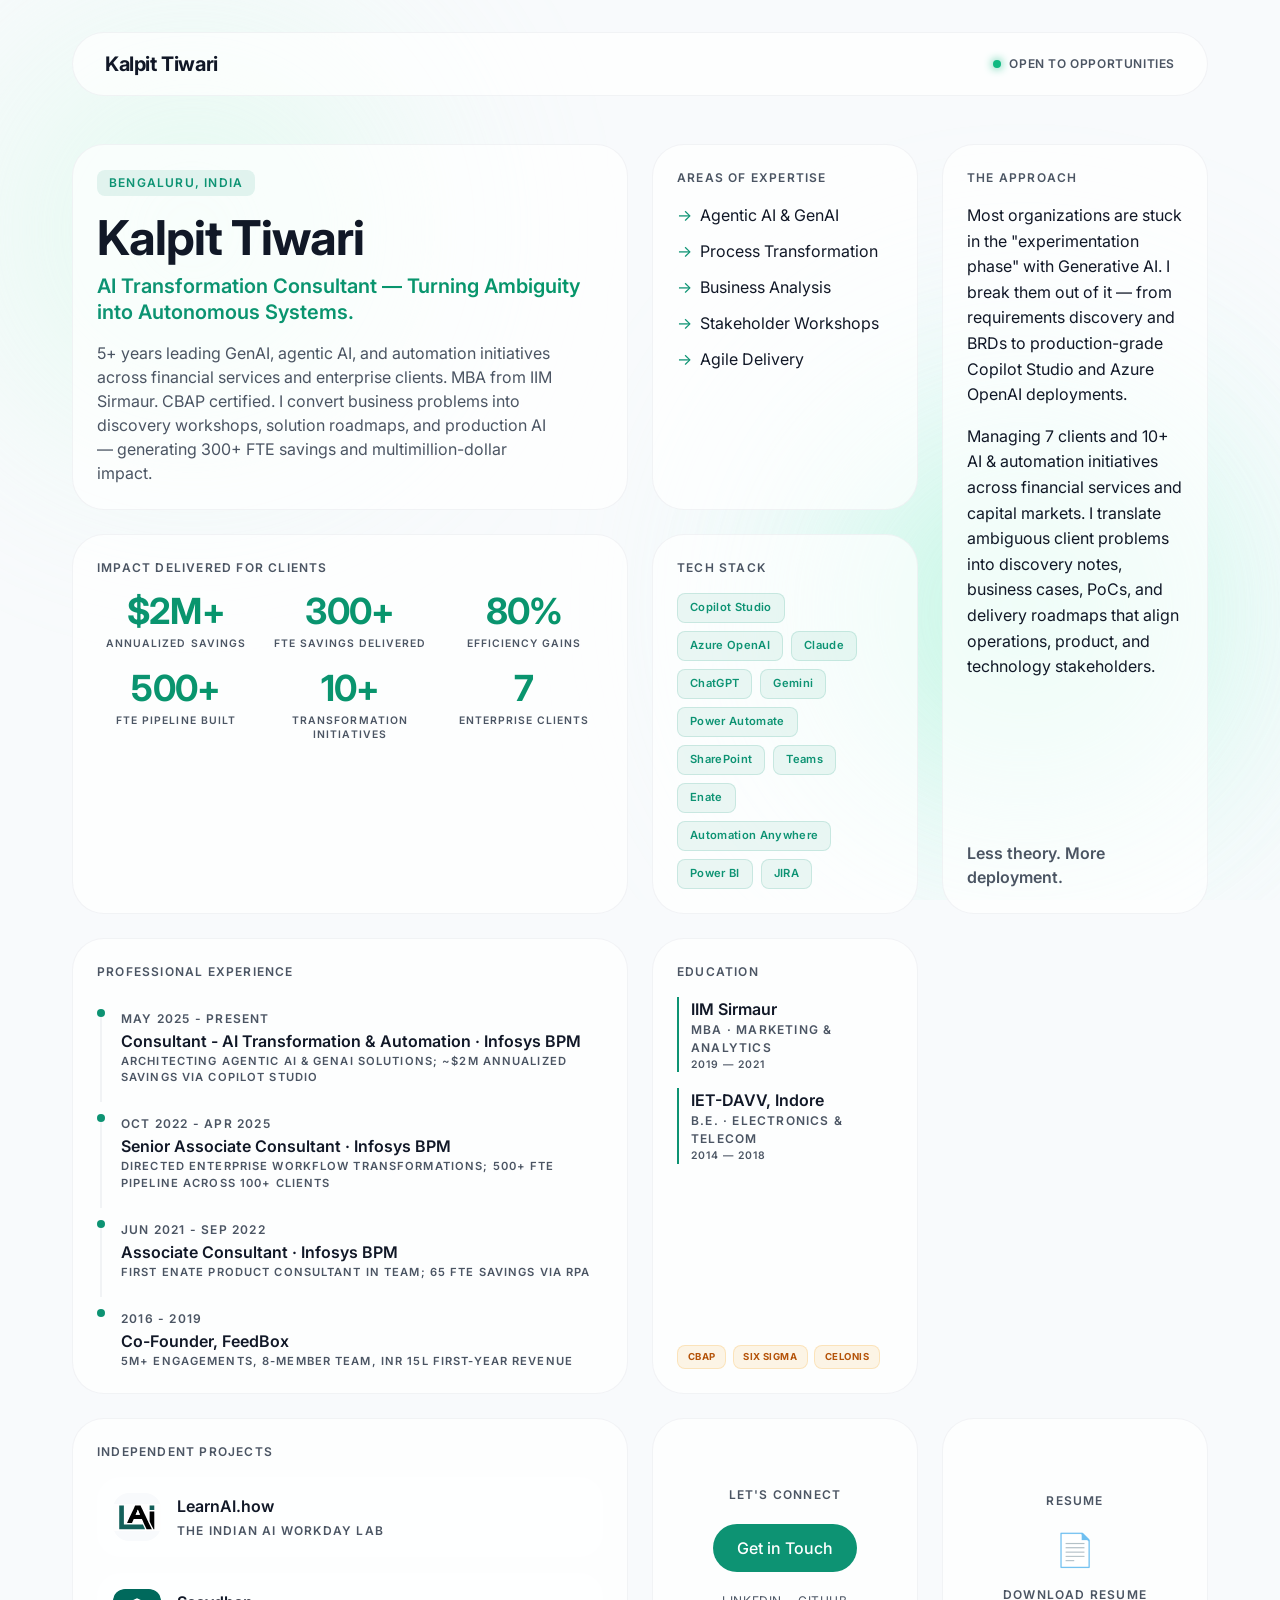
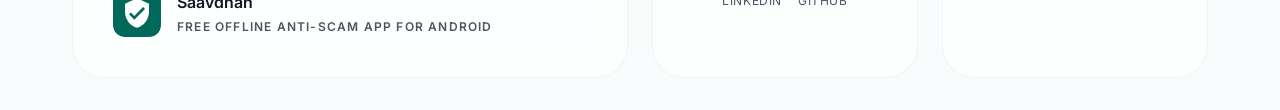
==== index.html @ 27aa5364 "Deploy static site" ====
<!DOCTYPE html>
<html lang="en">
<head>
  <meta charset="UTF-8" />
  <meta name="viewport" content="width=device-width, initial-scale=1.0" />
  <meta name="description" content="Kalpit Tiwari — AI Transformation Consultant with 5+ years leading GenAI, agentic AI, and automation initiatives across financial services. 300+ FTE savings, $2M+ annualized impact." />
  <title>Kalpit Tiwari | AI Transformation Consultant</title>
  
  <!-- Fonts -->
  <link rel="preconnect" href="https://fonts.googleapis.com">
  <link rel="preconnect" href="https://fonts.gstatic.com" crossorigin>
  <link href="https://fonts.googleapis.com/css2?family=Inter:wght@400;500;600;700&display=swap" rel="stylesheet">
  
  <!-- CSS -->
  <script type="module" crossorigin src="/assets/index-BeQY5T74.js"></script>
  <link rel="stylesheet" crossorigin href="/assets/index-CPJWgaQ4.css">
</head>
<body>

  <!-- Dynamic mesh gradient background -->
  <div class="mesh-bg">
    <div class="mesh-blob blob-1"></div>
    <div class="mesh-blob blob-2"></div>
    <div class="mesh-blob blob-3"></div>
  </div>

  <div class="app-container">
    <header class="app-header">
      <div class="logo">Kalpit Tiwari</div>
      <div class="status-indicator">
        <span class="dot"></span> Open to Opportunities
      </div>
    </header>

    <main class="bento-grid">
      
      <!-- Hero / Identity Card -->
      <div class="bento-card hero-card bento-span-2">
        <div class="card-content">
          <div class="meta-tag label-caps">Bengaluru, India</div>
          <h1 class="h1">Kalpit Tiwari</h1>
          <h2 class="h3 gradient-text mt-2">AI Transformation Consultant — Turning Ambiguity into Autonomous Systems.</h2>
          <p class="body-md text-secondary mt-4" style="max-width: 90%;">
            5+ years leading GenAI, agentic AI, and automation initiatives across financial services and enterprise clients. MBA from IIM Sirmaur. CBAP certified. I convert business problems into discovery workshops, solution roadmaps, and production AI — generating 300+ FTE savings and multimillion-dollar impact.
          </p>
        </div>
      </div>

      <!-- Areas of Expertise -->
      <div class="bento-card status-card">
        <div class="card-content">
          <h3 class="label-caps mb-4 text-secondary">Areas of Expertise</h3>
          <ul class="tech-list">
            <li>Agentic AI & GenAI</li>
            <li>Process Transformation</li>
            <li>Business Analysis</li>
            <li>Stakeholder Workshops</li>
            <li>Agile Delivery</li>
          </ul>
        </div>
      </div>

      <!-- The Approach -->
      <div class="bento-card about-card bento-row-span-2">
        <div class="card-content flex-col">
          <h3 class="label-caps mb-4 text-secondary">The Approach</h3>
          <p class="body-md" style="line-height: 1.6;">
            Most organizations are stuck in the "experimentation phase" with Generative AI. I break them out of it — from requirements discovery and BRDs to production-grade Copilot Studio and Azure OpenAI deployments.
          </p>
          <p class="body-md mt-4" style="line-height: 1.6;">
            Managing 7 clients and 10+ AI & automation initiatives across financial services and capital markets. I translate ambiguous client problems into discovery notes, business cases, PoCs, and delivery roadmaps that align operations, product, and technology stakeholders.
          </p>
          <p class="body-md mt-auto pt-4 text-secondary font-semibold">
            Less theory. More deployment.
          </p>
        </div>
      </div>

      <!-- Impact Metrics -->
      <div class="bento-card metrics-card bento-span-2">
        <div class="card-content">
          <h3 class="label-caps mb-4 text-secondary">Impact Delivered for Clients</h3>
          <div class="metrics-grid">
            <div class="metric-item">
              <span class="metric-value gradient-text" data-target="2" data-prefix="$" data-suffix="M+">$0</span>
              <span class="metric-label label-caps text-secondary">Annualized Savings</span>
            </div>
            <div class="metric-item">
              <span class="metric-value gradient-text" data-target="300" data-suffix="+">0</span>
              <span class="metric-label label-caps text-secondary">FTE Savings Delivered</span>
            </div>
            <div class="metric-item">
              <span class="metric-value gradient-text" data-target="80" data-suffix="%">0</span>
              <span class="metric-label label-caps text-secondary">Efficiency Gains</span>
            </div>
            <div class="metric-item">
              <span class="metric-value gradient-text" data-target="500" data-suffix="+">0</span>
              <span class="metric-label label-caps text-secondary">FTE Pipeline Built</span>
            </div>
            <div class="metric-item">
              <span class="metric-value gradient-text" data-target="10" data-suffix="+">0</span>
              <span class="metric-label label-caps text-secondary">Transformation Initiatives</span>
            </div>
            <div class="metric-item">
              <span class="metric-value gradient-text" data-target="7" data-suffix="">0</span>
              <span class="metric-label label-caps text-secondary">Enterprise Clients</span>
            </div>
          </div>
        </div>
      </div>

      <!-- Tech Stack -->
      <div class="bento-card stack-card">
        <div class="card-content">
          <h3 class="label-caps mb-4 text-secondary">Tech Stack</h3>
          <div class="tech-pills">
            <span class="tech-pill">Copilot Studio</span>
            <span class="tech-pill">Azure OpenAI</span>
            <span class="tech-pill">Claude</span>
            <span class="tech-pill">ChatGPT</span>
            <span class="tech-pill">Gemini</span>
            <span class="tech-pill">Power Automate</span>
            <span class="tech-pill">SharePoint</span>
            <span class="tech-pill">Teams</span>
            <span class="tech-pill">Enate</span>
            <span class="tech-pill">Automation Anywhere</span>
            <span class="tech-pill">Power BI</span>
            <span class="tech-pill">JIRA</span>
          </div>
        </div>
      </div>

      <!-- Professional Experience -->
      <div class="bento-card experience-card bento-span-2">
        <div class="card-content">
          <h3 class="label-caps mb-6 text-secondary">Professional Experience</h3>
          <div class="timeline-simple">
            <div class="timeline-item">
              <span class="label-caps text-secondary">May 2025 - Present</span>
              <p class="body-md font-semibold mt-1">Consultant - AI Transformation & Automation · Infosys BPM</p>
              <p class="label-caps text-secondary mt-1" style="font-size: 0.7rem;">Architecting agentic AI & GenAI solutions; ~$2M annualized savings via Copilot Studio</p>
            </div>
            <div class="timeline-item">
              <span class="label-caps text-secondary">Oct 2022 - Apr 2025</span>
              <p class="body-md font-semibold mt-1">Senior Associate Consultant · Infosys BPM</p>
              <p class="label-caps text-secondary mt-1" style="font-size: 0.7rem;">Directed enterprise workflow transformations; 500+ FTE pipeline across 100+ clients</p>
            </div>
            <div class="timeline-item">
              <span class="label-caps text-secondary">Jun 2021 - Sep 2022</span>
              <p class="body-md font-semibold mt-1">Associate Consultant · Infosys BPM</p>
              <p class="label-caps text-secondary mt-1" style="font-size: 0.7rem;">First Enate Product Consultant in team; 65 FTE savings via RPA</p>
            </div>
            <div class="timeline-item">
              <span class="label-caps text-secondary">2016 - 2019</span>
              <p class="body-md font-semibold mt-1">Co-Founder, FeedBox</p>
              <p class="label-caps text-secondary mt-1" style="font-size: 0.7rem;">5M+ engagements, 8-member team, INR 15L first-year revenue</p>
            </div>
          </div>
        </div>
      </div>

      <!-- Education & Credentials -->
      <div class="bento-card education-card">
        <div class="card-content flex-col">
          <h3 class="label-caps mb-4 text-secondary">Education</h3>
          <div class="edu-item">
            <p class="body-md font-semibold">IIM Sirmaur</p>
            <p class="label-caps text-secondary mt-1">MBA · Marketing & Analytics</p>
            <p class="label-caps text-secondary" style="font-size: 0.65rem;">2019 — 2021</p>
          </div>
          <div class="edu-item mt-4">
            <p class="body-md font-semibold">IET-DAVV, Indore</p>
            <p class="label-caps text-secondary mt-1">B.E. · Electronics & Telecom</p>
            <p class="label-caps text-secondary" style="font-size: 0.65rem;">2014 — 2018</p>
          </div>
          <div class="edu-credentials mt-auto pt-4">
            <span class="credential-badge">CBAP</span>
            <span class="credential-badge">Six Sigma</span>
            <span class="credential-badge">Celonis</span>
          </div>
        </div>
      </div>

      <!-- Independent Projects -->
      <div class="bento-card work-card bento-span-2">
        <div class="card-content">
          <h3 class="label-caps mb-4 text-secondary">Independent Projects</h3>
          <div class="work-grid">
            <a href="https://learnai.how" target="_blank" class="work-item">
              <div class="work-icon">
                <img src="/icons/learnai-favicon.svg" alt="LearnAI.how" class="project-logo" />
              </div>
              <div class="work-details">
                <h4>LearnAI.how</h4>
                <p class="label-caps text-secondary">The Indian AI Workday Lab</p>
              </div>
            </a>
            <a href="https://kalpit.me/saavdhan" target="_blank" class="work-item">
              <div class="work-icon">
                <img src="/icons/saavdhan-icon.svg" alt="Saavdhan" class="project-logo" />
              </div>
              <div class="work-details">
                <h4>Saavdhan</h4>
                <p class="label-caps text-secondary">Free offline anti-scam app for Android</p>
              </div>
            </a>
          </div>
        </div>
      </div>

      <!-- Let's Connect -->
      <div class="bento-card connect-card">
        <div class="card-content flex-col justify-center items-center text-center">
          <h3 class="label-caps mb-2 text-secondary">Let's Connect</h3>
          <a href="mailto:tiwari.kalpit@gmail.com" class="btn-primary mt-3">Get in Touch</a>
          <div class="social-links mt-5">
            <a href="https://linkedin.com/in/kalpitt" target="_blank">LinkedIn</a>
            <a href="https://github.com/kalpitt" target="_blank">GitHub</a>
          </div>
        </div>
      </div>

      <!-- Resume -->
      <div class="bento-card resume-card">
        <div class="card-content flex-col justify-center items-center text-center">
          <h3 class="label-caps mb-2 text-secondary">Resume</h3>
          <a href="/KalpitTiwari_Resume_AI_Transformation.pdf" target="_blank" class="download-link mt-2" title="Download Resume">
            📄
          </a>
          <p class="label-caps text-secondary mt-3">Download Resume</p>
        </div>
      </div>

    </main>
  </div>

  <!-- Scripts -->
</body>
</html>
---- assets/index-CPJWgaQ4.css ----
:root{--color-primary:#111827;--color-secondary:#4b5563;--color-tertiary:#0d9373;--color-background:#f8fafc;--color-surface:#ffffffb3;--color-surface-hover:#fffffff2;--color-border:#e5e7eb80;--font-h1:"Inter";--font-h2:"Inter";--font-h3:"Inter";--font-body-md:"Inter";--font-label-caps:"Inter";--text-h1:3rem;--text-h2:2rem;--text-h3:1.25rem;--text-body-md:1rem;--text-label-caps:.75rem;--radius-sm:8px;--radius-md:16px;--radius-lg:24px;--radius-xl:32px;--spacing-sm:8px;--spacing-md:16px;--spacing-lg:24px;--spacing-xl:32px;--spacing-xxl:64px}*{box-sizing:border-box;margin:0;padding:0}body{font-family:var(--font-body-md,"Inter", sans-serif);background-color:var(--color-background);color:var(--color-primary);min-height:100vh;line-height:1.5;position:relative;overflow-x:hidden}.h1{font-family:var(--font-h1);font-size:var(--text-h1);letter-spacing:-.02em;font-weight:700;line-height:1.1}.h2{font-family:var(--font-h2);font-size:var(--text-h2);letter-spacing:-.01em;font-weight:600;line-height:1.2}.h3{font-family:var(--font-h3);font-size:var(--text-h3);font-weight:600;line-height:1.3}.body-md{font-family:var(--font-body-md);font-size:var(--text-body-md);font-weight:400}.label-caps{font-family:var(--font-label-caps);font-size:var(--text-label-caps);text-transform:uppercase;letter-spacing:.1em;font-weight:600}.text-secondary{color:var(--color-secondary)}.font-semibold{font-weight:600}.mb-2{margin-bottom:.5rem}.mb-4{margin-bottom:1rem}.mt-2{margin-top:.5rem}.mt-4{margin-top:1rem}.mt-auto{margin-top:auto}.pt-4{padding-top:1rem}.flex-col{flex-direction:column;height:100%;display:flex}.justify-center{justify-content:center}.items-center{align-items:center}.text-center{text-align:center}.mesh-bg{z-index:-1;background-color:var(--color-background);width:100%;height:100%;position:fixed;top:0;left:0;overflow:hidden}.mesh-blob{filter:blur(80px);opacity:.6;animation:20s ease-in-out infinite alternate float;position:absolute}.blob-1{background:radial-gradient(circle,#d1fae5 0%,#0000 70%);width:50vw;height:50vw;top:-10%;left:-10%}.blob-2{background:radial-gradient(circle,#ccfbf1 0%,#0000 70%);width:60vw;height:60vw;animation-delay:-5s;bottom:-10%;right:-10%}.blob-3{background:radial-gradient(circle,#a7f3d0 0%,#0000 70%);width:40vw;height:40vw;animation-delay:-10s;top:40%;left:60%}@keyframes float{0%{transform:translate(0)scale(1)}50%{transform:translate(5%,5%)scale(1.1)}to{transform:translate(-5%,-5%)scale(.95)}}.gradient-text{background:linear-gradient(135deg, var(--color-tertiary), #059669);-webkit-text-fill-color:transparent;-webkit-background-clip:text;background-clip:text}.app-container{max-width:1200px;margin:0 auto;padding:2rem}.app-header{background:var(--color-surface);-webkit-backdrop-filter:blur(20px);border:1px solid var(--color-border);border-radius:var(--radius-xl);justify-content:space-between;align-items:center;margin-bottom:3rem;padding:1rem 2rem;display:flex}.logo{font-family:var(--font-h3);letter-spacing:-.02em;font-size:1.25rem;font-weight:700}.status-indicator{font-family:var(--font-label-caps);font-size:var(--text-label-caps);text-transform:uppercase;letter-spacing:.05em;color:var(--color-secondary);align-items:center;gap:.5rem;font-weight:600;display:flex}.dot{background-color:#10b981;border-radius:50%;width:8px;height:8px;animation:2s infinite pulse;box-shadow:0 0 10px #10b981}@keyframes pulse{0%{opacity:.5;box-shadow:0 0 #10b981}50%{opacity:1;box-shadow:0 0 10px #10b981}to{opacity:.5;box-shadow:0 0 #10b981}}.bento-grid{grid-template-columns:repeat(4,1fr);grid-auto-rows:minmax(200px,auto);gap:1.5rem;display:grid}.bento-span-2{grid-column:span 2}.bento-row-span-2{grid-row:span 2}@media (width<=1024px){.bento-grid{grid-template-columns:repeat(2,1fr)}.about-card{grid-area:span 1/span 2}}@media (width<=640px){.bento-grid{grid-template-columns:1fr}.bento-span-2,.about-card{grid-column:span 1}.app-container{padding:1rem}}.bento-card{background:var(--color-surface);-webkit-backdrop-filter:blur(20px);border:1px solid var(--color-border);border-radius:var(--radius-xl);padding:var(--spacing-lg);flex-direction:column;transition:transform .3s cubic-bezier(.175,.885,.32,1.275),background .3s,box-shadow .3s;display:flex;position:relative;overflow:hidden}.bento-card:hover{background:var(--color-surface-hover);border-color:#0d937333;transform:translateY(-5px);box-shadow:0 20px 40px #0000000d}.card-content{z-index:1;height:100%;position:relative}.hero-card{justify-content:center}.hero-card .meta-tag{color:var(--color-tertiary);border-radius:var(--radius-sm);background:#0d93731a;margin-bottom:1rem;padding:.25rem .75rem;display:inline-block}.tech-list{flex-direction:column;gap:.75rem;list-style:none;display:flex}.tech-list li{font-family:var(--font-body-md);font-size:var(--text-body-md);align-items:center;gap:.5rem;display:flex}.tech-list li:before{content:"→";color:var(--color-tertiary)}.timeline-simple{flex-direction:column;gap:1.5rem;display:flex}.timeline-item{padding-left:1.5rem;position:relative}.timeline-item:before{content:"";background:var(--color-tertiary);border-radius:50%;width:8px;height:8px;position:absolute;top:.25rem;left:0}.timeline-item:not(:last-child):after{content:"";background:var(--color-border);width:2px;position:absolute;top:.75rem;bottom:-1rem;left:3px}.work-grid{flex-direction:column;gap:1rem;display:flex}.work-item{border-radius:var(--radius-lg);color:inherit;background:#ffffff80;align-items:center;gap:1rem;padding:1rem;text-decoration:none;transition:background .2s;display:flex}.work-item:hover{background:#ffffffe6}.work-icon{background:var(--color-background);border-radius:var(--radius-md);justify-content:center;align-items:center;width:3rem;height:3rem;font-size:1.5rem;display:flex}.work-details h4{font-family:var(--font-body-md);margin-bottom:.25rem;font-weight:600}.btn-primary{background:var(--color-tertiary);color:#fff;border-radius:var(--radius-lg);font-family:var(--font-body-md);padding:.75rem 1.5rem;font-weight:500;text-decoration:none;transition:transform .2s,box-shadow .2s;display:inline-block}.btn-primary:hover{transform:translateY(-2px);box-shadow:0 10px 20px #0d93734d}.social-links{gap:1rem;display:flex}.social-links a{color:var(--color-secondary);font-family:var(--font-label-caps);font-size:var(--text-label-caps);text-transform:uppercase;letter-spacing:.05em;text-decoration:none;transition:color .2s}.social-links a:hover{color:var(--color-tertiary)}.download-link{color:var(--color-primary);font-size:2rem;text-decoration:none;transition:transform .2s}.resume-card:hover .download-link{color:var(--color-tertiary);transform:scale(1.1)}.metrics-grid{text-align:center;grid-template-columns:repeat(3,1fr);gap:1.25rem 1rem;display:grid}.metric-item{flex-direction:column;gap:.5rem;display:flex}.metric-value{font-family:var(--font-h1);letter-spacing:-.02em;font-size:2.25rem;font-weight:700;line-height:1}.metric-label{font-size:.65rem;line-height:1.3}@media (width<=640px){.metrics-grid{grid-template-columns:repeat(3,1fr);gap:1rem .5rem}.metric-value{font-size:1.5rem}}.tech-pills{flex-wrap:wrap;gap:.5rem;display:flex}.tech-pill{color:var(--color-tertiary);border-radius:var(--radius-sm);font-family:var(--font-label-caps);letter-spacing:.03em;background:#0d937314;border:1px solid #0d937326;padding:.35rem .75rem;font-size:.7rem;font-weight:600;transition:background .2s,transform .2s;display:inline-block}.tech-pill:hover{background:#0d937326;transform:translateY(-1px)}.mb-6{margin-bottom:1.5rem}.mt-3{margin-top:.75rem}.mt-5{margin-top:1.25rem}.edu-item{border-left:2px solid var(--color-tertiary);padding-left:.75rem}.edu-credentials{flex-wrap:wrap;gap:.4rem;display:flex}.credential-badge{color:#b45309;border-radius:var(--radius-sm);font-family:var(--font-label-caps);letter-spacing:.05em;text-transform:uppercase;background:#f59e0b1a;border:1px solid #f59e0b33;padding:.25rem .6rem;font-size:.6rem;font-weight:700;display:inline-block}.project-logo{object-fit:contain;border-radius:calc(var(--radius-md) - 4px);width:100%;height:100%}@keyframes slideUpFade{0%{opacity:0;transform:translateY(20px)}to{opacity:1;transform:translateY(0)}}.bento-card{animation:.6s cubic-bezier(.16,1,.3,1) both slideUpFade}.bento-card:first-child{animation-delay:.1s}.bento-card:nth-child(2){animation-delay:.15s}.bento-card:nth-child(3){animation-delay:.2s}.bento-card:nth-child(4){animation-delay:.25s}.bento-card:nth-child(5){animation-delay:.3s}.bento-card:nth-child(6){animation-delay:.35s}.bento-card:nth-child(7){animation-delay:.4s}.bento-card:nth-child(8){animation-delay:.45s}.bento-card:nth-child(9){animation-delay:.5s}.bento-card:nth-child(10){animation-delay:.55s}.bento-card:nth-child(11){animation-delay:.6s}
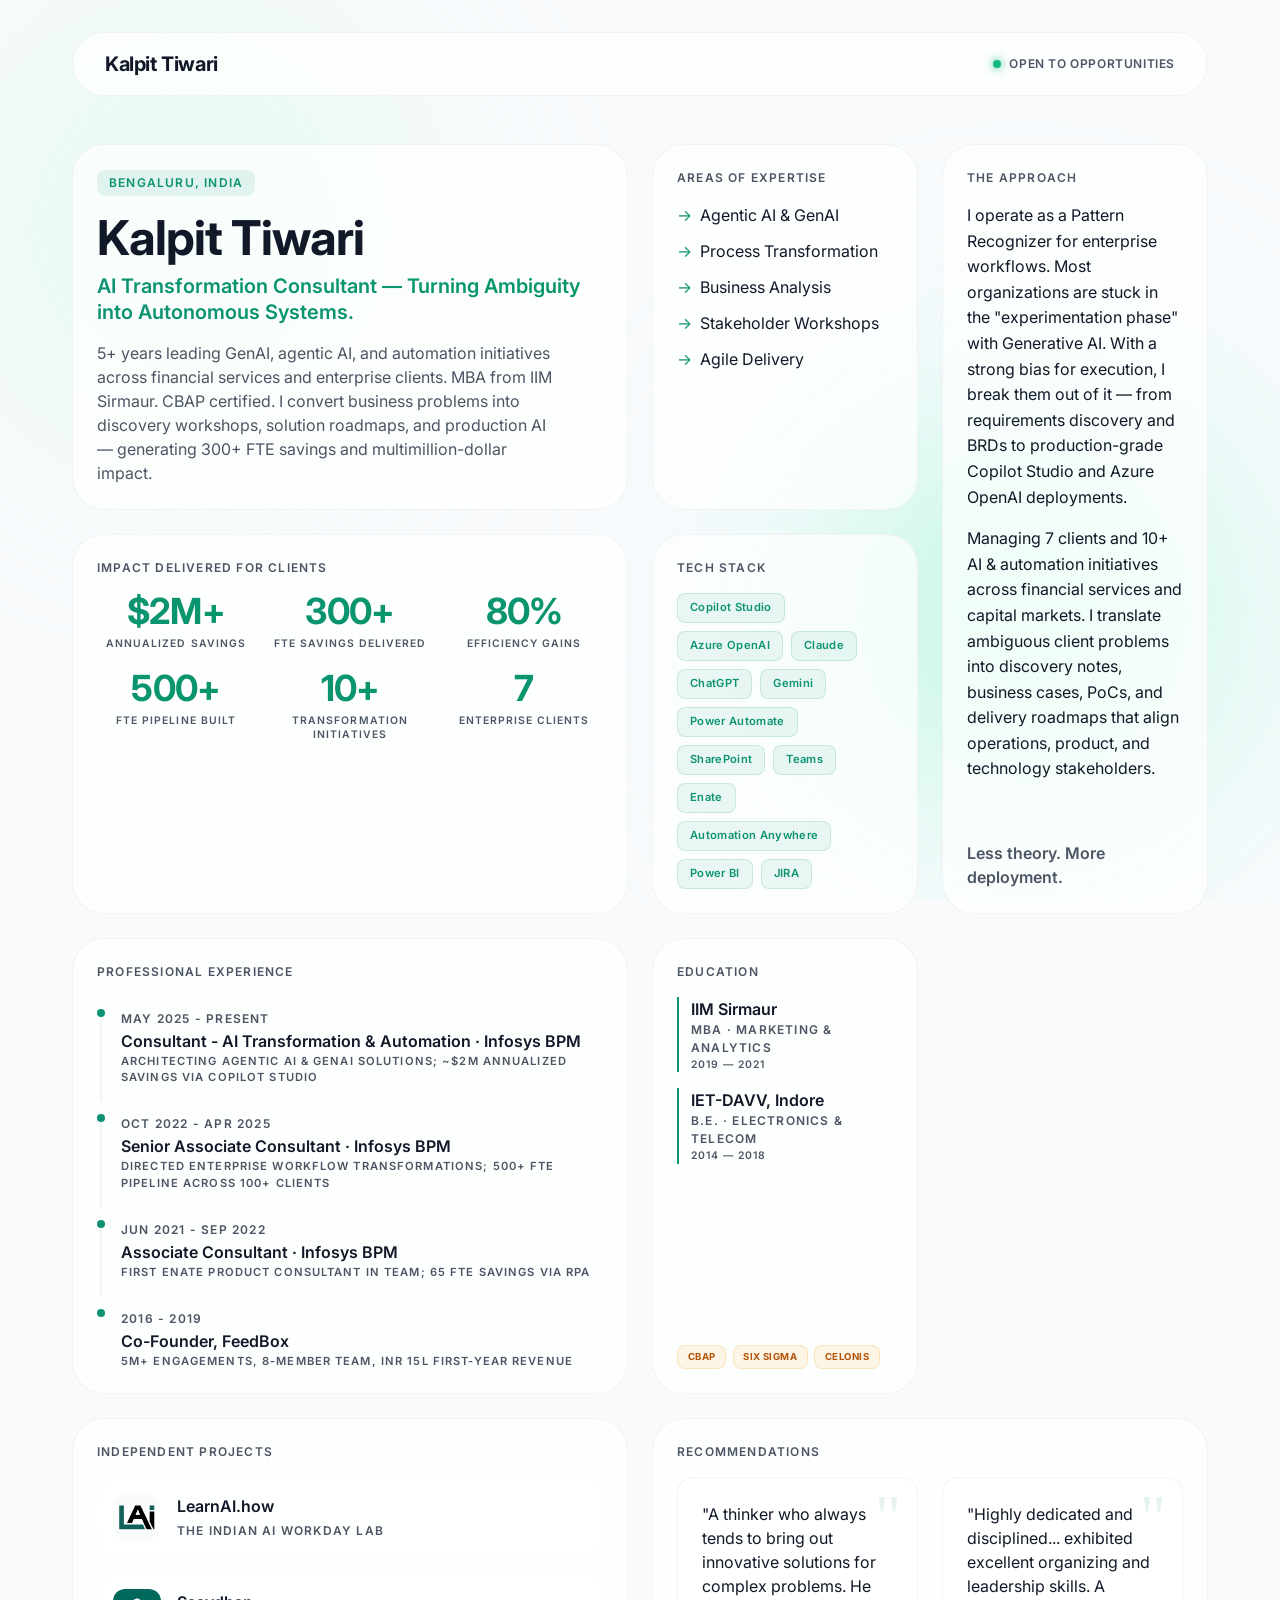
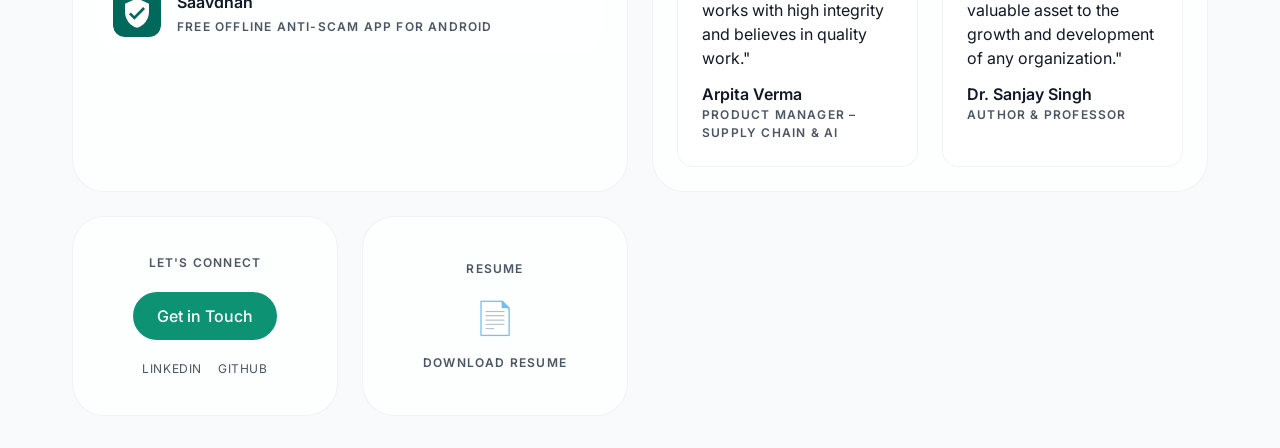
==== commit 055a374b: "Deploy static site" ====
--- a/index.html
+++ b/index.html
@@ -6,14 +6,20 @@
   <meta name="description" content="Kalpit Tiwari — AI Transformation Consultant with 5+ years leading GenAI, agentic AI, and automation initiatives across financial services. 300+ FTE savings, $2M+ annualized impact." />
   <title>Kalpit Tiwari | AI Transformation Consultant</title>
   
+  <!-- Open Graph / Social SEO -->
+  <meta property="og:title" content="Kalpit Tiwari | AI Transformation Consultant" />
+  <meta property="og:description" content="Outcome-driven professional with a bias for execution. Architecting agentic AI and GenAI solutions." />
+  <meta property="og:image" content="https://kalpitt.github.io/social-preview.png" />
+  <meta name="twitter:card" content="summary_large_image" />
+  
   <!-- Fonts -->
   <link rel="preconnect" href="https://fonts.googleapis.com">
   <link rel="preconnect" href="https://fonts.gstatic.com" crossorigin>
   <link href="https://fonts.googleapis.com/css2?family=Inter:wght@400;500;600;700&display=swap" rel="stylesheet">
   
   <!-- CSS -->
-  <script type="module" crossorigin src="/assets/index-BeQY5T74.js"></script>
-  <link rel="stylesheet" crossorigin href="/assets/index-CPJWgaQ4.css">
+  <script type="module" crossorigin src="/assets/index-c-_sGY7f.js"></script>
+  <link rel="stylesheet" crossorigin href="/assets/index-BujkLuCn.css">
 </head>
 <body>
 
@@ -65,7 +71,7 @@
         <div class="card-content flex-col">
           <h3 class="label-caps mb-4 text-secondary">The Approach</h3>
           <p class="body-md" style="line-height: 1.6;">
-            Most organizations are stuck in the "experimentation phase" with Generative AI. I break them out of it — from requirements discovery and BRDs to production-grade Copilot Studio and Azure OpenAI deployments.
+            I operate as a Pattern Recognizer for enterprise workflows. Most organizations are stuck in the "experimentation phase" with Generative AI. With a strong bias for execution, I break them out of it — from requirements discovery and BRDs to production-grade Copilot Studio and Azure OpenAI deployments.
           </p>
           <p class="body-md mt-4" style="line-height: 1.6;">
             Managing 7 clients and 10+ AI & automation initiatives across financial services and capital markets. I translate ambiguous client problems into discovery notes, business cases, PoCs, and delivery roadmaps that align operations, product, and technology stakeholders.
@@ -207,6 +213,28 @@
           </div>
         </div>
       </div>
+      <!-- Social Proof / Testimonials -->
+      <div class="bento-card testimonials-card bento-span-2">
+        <div class="card-content">
+          <h3 class="label-caps mb-4 text-secondary">Recommendations</h3>
+          <div class="testimonials-grid">
+            <div class="testimonial-item">
+              <p class="body-md italic" style="line-height: 1.5;">"A thinker who always tends to bring out innovative solutions for complex problems. He works with high integrity and believes in quality work."</p>
+              <div class="testimonial-author mt-3">
+                <p class="font-semibold body-md">Arpita Verma</p>
+                <p class="label-caps text-secondary mt-1">Product Manager – Supply Chain & AI</p>
+              </div>
+            </div>
+            <div class="testimonial-item">
+              <p class="body-md italic" style="line-height: 1.5;">"Highly dedicated and disciplined... exhibited excellent organizing and leadership skills. A valuable asset to the growth and development of any organization."</p>
+              <div class="testimonial-author mt-3">
+                <p class="font-semibold body-md">Dr. Sanjay Singh</p>
+                <p class="label-caps text-secondary mt-1">Author & Professor</p>
+              </div>
+            </div>
+          </div>
+        </div>
+      </div>
 
       <!-- Let's Connect -->
       <div class="bento-card connect-card">
--- a/assets/index-BujkLuCn.css
+++ b/assets/index-BujkLuCn.css
@@ -0,0 +1 @@
+:root{--color-primary:#111827;--color-secondary:#4b5563;--color-tertiary:#0d9373;--color-background:#f8fafc;--color-surface:#ffffffb3;--color-surface-hover:#fffffff2;--color-border:#e5e7eb80;--font-h1:"Inter";--font-h2:"Inter";--font-h3:"Inter";--font-body-md:"Inter";--font-label-caps:"Inter";--text-h1:3rem;--text-h2:2rem;--text-h3:1.25rem;--text-body-md:1rem;--text-label-caps:.75rem;--radius-sm:8px;--radius-md:16px;--radius-lg:24px;--radius-xl:32px;--spacing-sm:8px;--spacing-md:16px;--spacing-lg:24px;--spacing-xl:32px;--spacing-xxl:64px}*{box-sizing:border-box;margin:0;padding:0}body{font-family:var(--font-body-md,"Inter", sans-serif);background-color:var(--color-background);color:var(--color-primary);min-height:100vh;line-height:1.5;position:relative;overflow-x:hidden}.h1{font-family:var(--font-h1);font-size:var(--text-h1);letter-spacing:-.02em;font-weight:700;line-height:1.1}.h2{font-family:var(--font-h2);font-size:var(--text-h2);letter-spacing:-.01em;font-weight:600;line-height:1.2}.h3{font-family:var(--font-h3);font-size:var(--text-h3);font-weight:600;line-height:1.3}.body-md{font-family:var(--font-body-md);font-size:var(--text-body-md);font-weight:400}.label-caps{font-family:var(--font-label-caps);font-size:var(--text-label-caps);text-transform:uppercase;letter-spacing:.1em;font-weight:600}.text-secondary{color:var(--color-secondary)}.font-semibold{font-weight:600}.mb-2{margin-bottom:.5rem}.mb-4{margin-bottom:1rem}.mt-2{margin-top:.5rem}.mt-4{margin-top:1rem}.mt-auto{margin-top:auto}.pt-4{padding-top:1rem}.flex-col{flex-direction:column;height:100%;display:flex}.justify-center{justify-content:center}.items-center{align-items:center}.text-center{text-align:center}.mesh-bg{z-index:-1;background-color:var(--color-background);width:100%;height:100%;position:fixed;top:0;left:0;overflow:hidden}.mesh-blob{filter:blur(80px);opacity:.6;animation:20s ease-in-out infinite alternate float;position:absolute}.blob-1{background:radial-gradient(circle,#d1fae5 0%,#0000 70%);width:50vw;height:50vw;top:-10%;left:-10%}.blob-2{background:radial-gradient(circle,#ccfbf1 0%,#0000 70%);width:60vw;height:60vw;animation-delay:-5s;bottom:-10%;right:-10%}.blob-3{background:radial-gradient(circle,#a7f3d0 0%,#0000 70%);width:40vw;height:40vw;animation-delay:-10s;top:40%;left:60%}@keyframes float{0%{transform:translate(0)scale(1)}50%{transform:translate(5%,5%)scale(1.1)}to{transform:translate(-5%,-5%)scale(.95)}}.gradient-text{background:linear-gradient(135deg, var(--color-tertiary), #059669);-webkit-text-fill-color:transparent;-webkit-background-clip:text;background-clip:text}.app-container{max-width:1200px;margin:0 auto;padding:2rem}.app-header{background:var(--color-surface);-webkit-backdrop-filter:blur(20px);border:1px solid var(--color-border);border-radius:var(--radius-xl);justify-content:space-between;align-items:center;margin-bottom:3rem;padding:1rem 2rem;display:flex}.logo{font-family:var(--font-h3);letter-spacing:-.02em;font-size:1.25rem;font-weight:700}.status-indicator{font-family:var(--font-label-caps);font-size:var(--text-label-caps);text-transform:uppercase;letter-spacing:.05em;color:var(--color-secondary);align-items:center;gap:.5rem;font-weight:600;display:flex}.dot{background-color:#10b981;border-radius:50%;width:8px;height:8px;animation:2s infinite pulse;box-shadow:0 0 10px #10b981}@keyframes pulse{0%{opacity:.5;box-shadow:0 0 #10b981}50%{opacity:1;box-shadow:0 0 10px #10b981}to{opacity:.5;box-shadow:0 0 #10b981}}.bento-grid{grid-template-columns:repeat(4,1fr);grid-auto-rows:minmax(200px,auto);gap:1.5rem;display:grid}.bento-span-2{grid-column:span 2}.bento-row-span-2{grid-row:span 2}@media (width<=1024px){.bento-grid{grid-template-columns:repeat(2,1fr)}.about-card{grid-area:span 1/span 2}}@media (width<=640px){.bento-grid{grid-template-columns:1fr}.bento-span-2,.about-card{grid-column:span 1}.app-container{padding:1rem}}.bento-card{background:var(--color-surface);-webkit-backdrop-filter:blur(20px);border:1px solid var(--color-border);border-radius:var(--radius-xl);padding:var(--spacing-lg);flex-direction:column;transition:transform .3s cubic-bezier(.175,.885,.32,1.275),background .3s,box-shadow .3s;display:flex;position:relative;overflow:hidden}.bento-card:hover{background:var(--color-surface-hover);border-color:#0d937333;transform:translateY(-5px);box-shadow:0 20px 40px #0000000d}.card-content{z-index:1;height:100%;position:relative}.hero-card{justify-content:center}.hero-card .meta-tag{color:var(--color-tertiary);border-radius:var(--radius-sm);background:#0d93731a;margin-bottom:1rem;padding:.25rem .75rem;display:inline-block}.tech-list{flex-direction:column;gap:.75rem;list-style:none;display:flex}.tech-list li{font-family:var(--font-body-md);font-size:var(--text-body-md);align-items:center;gap:.5rem;display:flex}.tech-list li:before{content:"→";color:var(--color-tertiary)}.timeline-simple{flex-direction:column;gap:1.5rem;display:flex}.timeline-item{padding-left:1.5rem;position:relative}.timeline-item:before{content:"";background:var(--color-tertiary);border-radius:50%;width:8px;height:8px;position:absolute;top:.25rem;left:0}.timeline-item:not(:last-child):after{content:"";background:var(--color-border);width:2px;position:absolute;top:.75rem;bottom:-1rem;left:3px}.work-grid{flex-direction:column;gap:1rem;display:flex}.work-item{border-radius:var(--radius-lg);color:inherit;background:#ffffff80;align-items:center;gap:1rem;padding:1rem;text-decoration:none;transition:background .2s;display:flex}.work-item:hover{background:#ffffffe6}.work-icon{background:var(--color-background);border-radius:var(--radius-md);justify-content:center;align-items:center;width:3rem;height:3rem;font-size:1.5rem;display:flex}.work-details h4{font-family:var(--font-body-md);margin-bottom:.25rem;font-weight:600}.btn-primary{background:var(--color-tertiary);color:#fff;border-radius:var(--radius-lg);font-family:var(--font-body-md);padding:.75rem 1.5rem;font-weight:500;text-decoration:none;transition:transform .2s,box-shadow .2s;display:inline-block}.btn-primary:hover{transform:translateY(-2px);box-shadow:0 10px 20px #0d93734d}.social-links{gap:1rem;display:flex}.social-links a{color:var(--color-secondary);font-family:var(--font-label-caps);font-size:var(--text-label-caps);text-transform:uppercase;letter-spacing:.05em;text-decoration:none;transition:color .2s}.social-links a:hover{color:var(--color-tertiary)}.download-link{color:var(--color-primary);font-size:2rem;text-decoration:none;transition:transform .2s}.resume-card:hover .download-link{color:var(--color-tertiary);transform:scale(1.1)}.metrics-grid{text-align:center;grid-template-columns:repeat(3,1fr);gap:1.25rem 1rem;display:grid}.metric-item{flex-direction:column;gap:.5rem;display:flex}.metric-value{font-family:var(--font-h1);letter-spacing:-.02em;font-size:2.25rem;font-weight:700;line-height:1}.metric-label{font-size:.65rem;line-height:1.3}@media (width<=640px){.metrics-grid{grid-template-columns:repeat(3,1fr);gap:1rem .5rem}.metric-value{font-size:1.5rem}}.tech-pills{flex-wrap:wrap;gap:.5rem;display:flex}.tech-pill{color:var(--color-tertiary);border-radius:var(--radius-sm);font-family:var(--font-label-caps);letter-spacing:.03em;background:#0d937314;border:1px solid #0d937326;padding:.35rem .75rem;font-size:.7rem;font-weight:600;transition:background .2s,transform .2s;display:inline-block}.tech-pill:hover{background:#0d937326;transform:translateY(-1px)}.mb-6{margin-bottom:1.5rem}.mt-3{margin-top:.75rem}.mt-5{margin-top:1.25rem}.edu-item{border-left:2px solid var(--color-tertiary);padding-left:.75rem}.edu-credentials{flex-wrap:wrap;gap:.4rem;display:flex}.credential-badge{color:#b45309;border-radius:var(--radius-sm);font-family:var(--font-label-caps);letter-spacing:.05em;text-transform:uppercase;background:#f59e0b1a;border:1px solid #f59e0b33;padding:.25rem .6rem;font-size:.6rem;font-weight:700;display:inline-block}.project-logo{object-fit:contain;border-radius:calc(var(--radius-md) - 4px);width:100%;height:100%}.testimonials-grid{grid-template-columns:1fr;gap:1.5rem;display:grid}@media (width>=768px){.testimonials-grid{grid-template-columns:1fr 1fr}}.testimonial-item{background:var(--color-surface);border:1px solid var(--color-border);border-radius:var(--radius-md);padding:1.5rem;transition:transform .2s;position:relative}.testimonial-item:hover{background:var(--color-surface-hover);transform:translateY(-2px)}.testimonial-item:before{content:"\"";color:var(--color-tertiary);opacity:.1;font-family:serif;font-size:4rem;line-height:1;position:absolute;top:.5rem;right:1rem}@keyframes slideUpFade{0%{opacity:0;transform:translateY(20px)}to{opacity:1;transform:translateY(0)}}.bento-card{animation:.6s cubic-bezier(.16,1,.3,1) both slideUpFade}.bento-card:first-child{animation-delay:.1s}.bento-card:nth-child(2){animation-delay:.15s}.bento-card:nth-child(3){animation-delay:.2s}.bento-card:nth-child(4){animation-delay:.25s}.bento-card:nth-child(5){animation-delay:.3s}.bento-card:nth-child(6){animation-delay:.35s}.bento-card:nth-child(7){animation-delay:.4s}.bento-card:nth-child(8){animation-delay:.45s}.bento-card:nth-child(9){animation-delay:.5s}.bento-card:nth-child(10){animation-delay:.55s}.bento-card:nth-child(11){animation-delay:.6s}
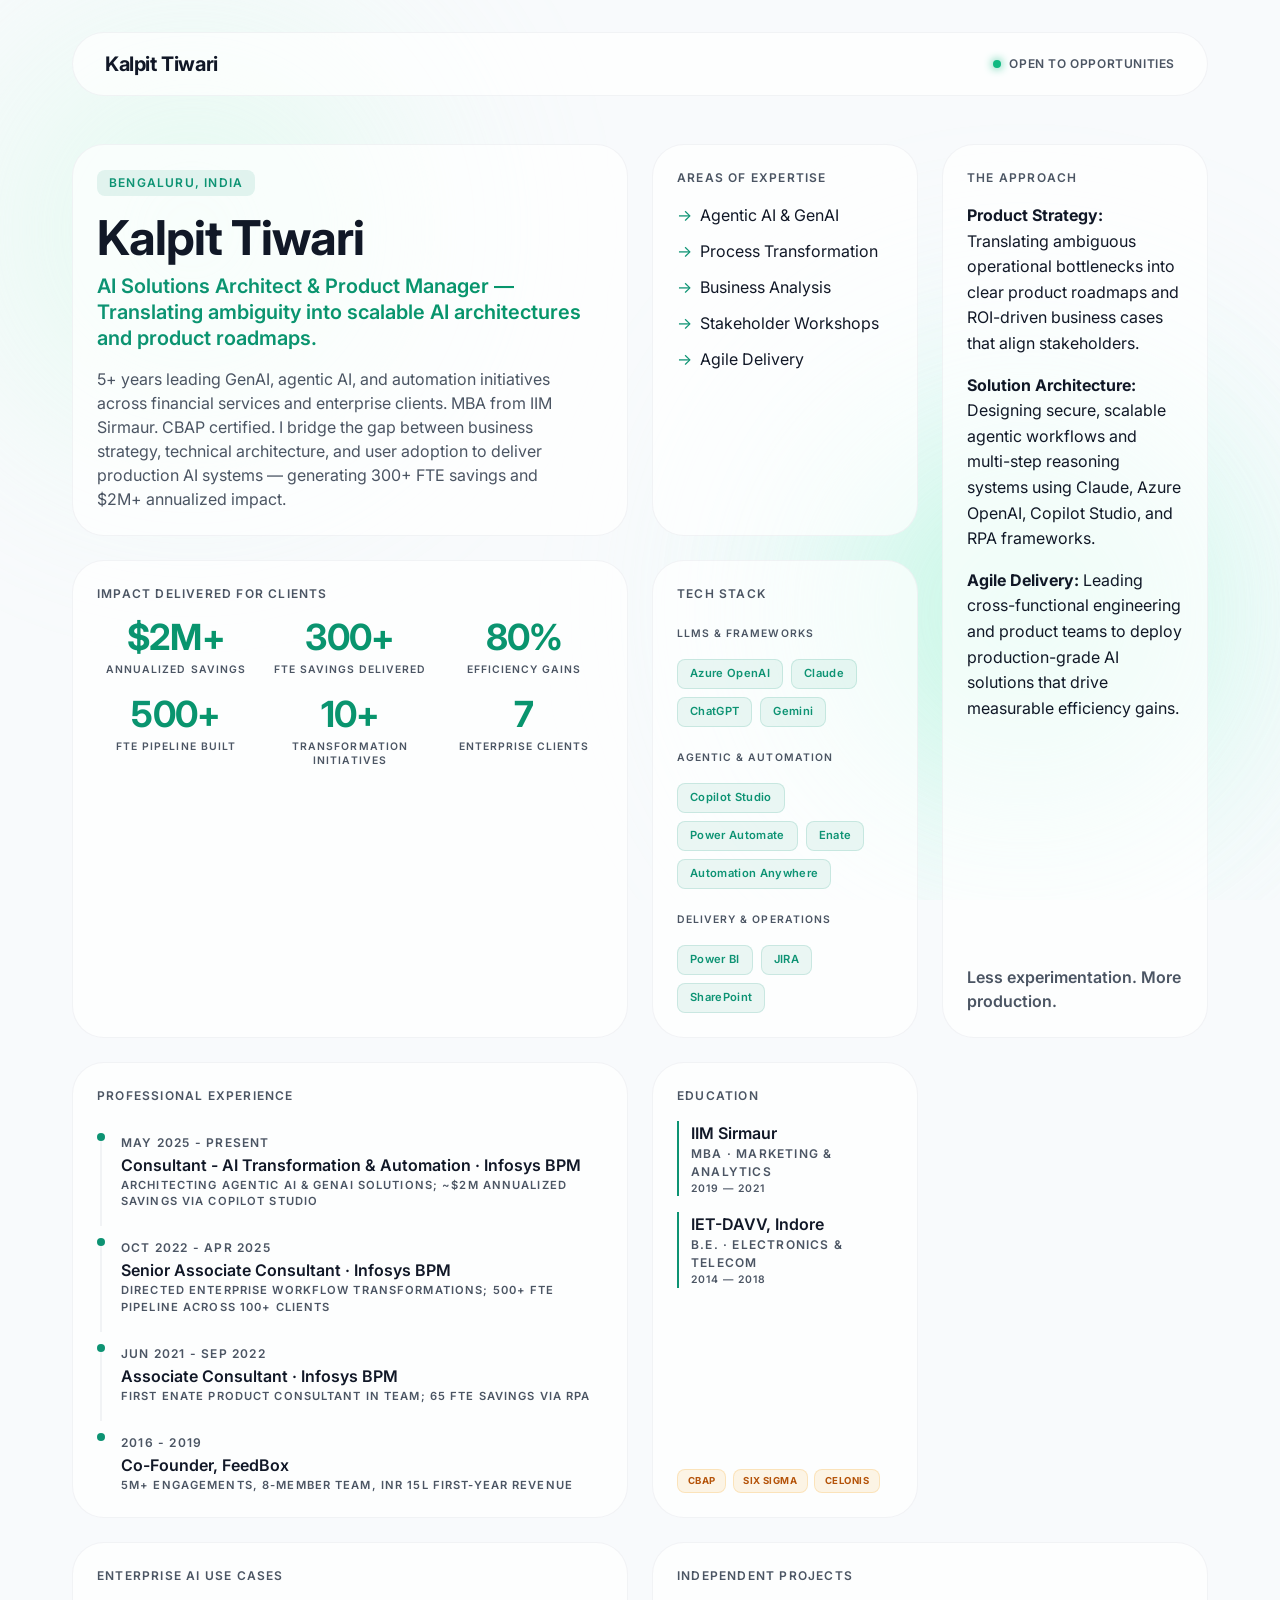
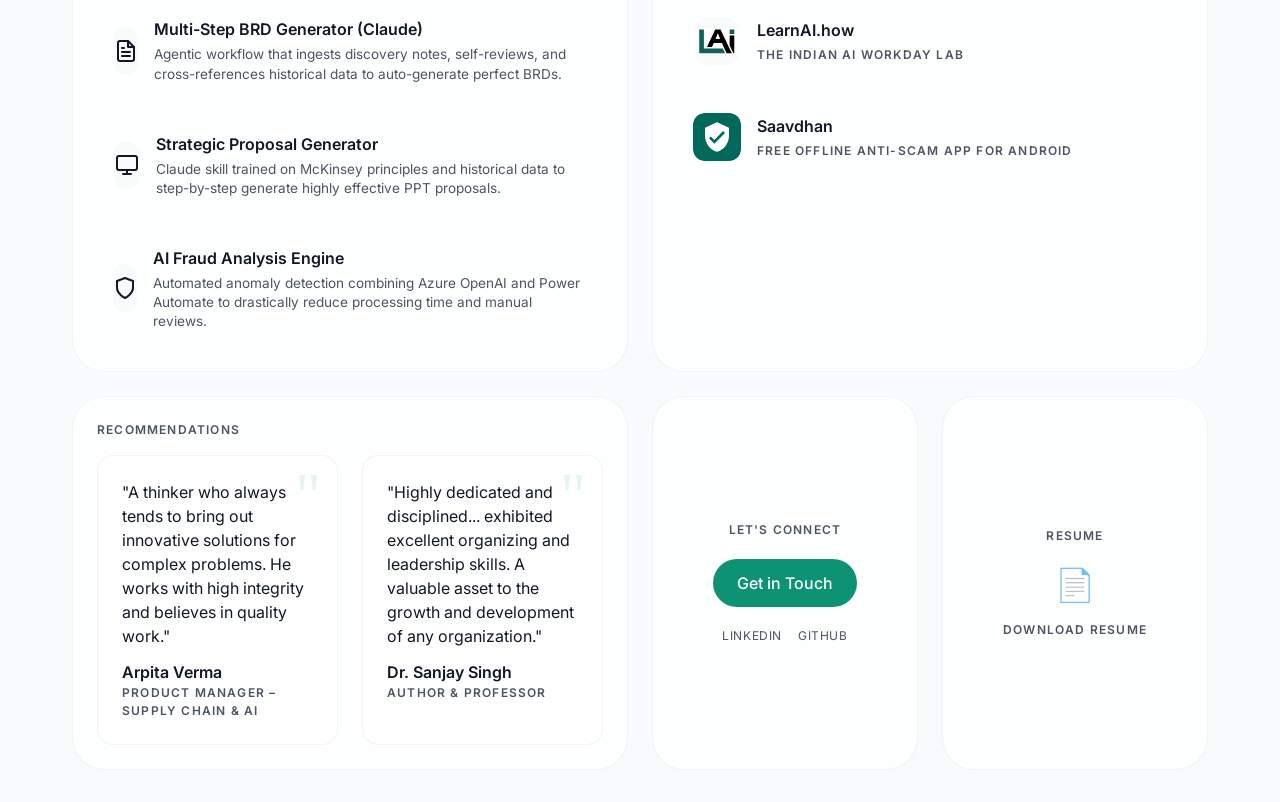
==== commit 137a577c: "Deploy static site" ====
--- a/index.html
+++ b/index.html
@@ -3,12 +3,12 @@
 <head>
   <meta charset="UTF-8" />
   <meta name="viewport" content="width=device-width, initial-scale=1.0" />
-  <meta name="description" content="Kalpit Tiwari — AI Transformation Consultant with 5+ years leading GenAI, agentic AI, and automation initiatives across financial services. 300+ FTE savings, $2M+ annualized impact." />
-  <title>Kalpit Tiwari | AI Transformation Consultant</title>
+  <meta name="description" content="Kalpit Tiwari — AI Solutions Architect & Product Manager with 5+ years leading GenAI, agentic AI, and automation initiatives across financial services. 300+ FTE savings, $2M+ annualized impact." />
+  <title>Kalpit Tiwari | AI Solutions Architect & PM</title>
   
   <!-- Open Graph / Social SEO -->
-  <meta property="og:title" content="Kalpit Tiwari | AI Transformation Consultant" />
-  <meta property="og:description" content="Outcome-driven professional with a bias for execution. Architecting agentic AI and GenAI solutions." />
+  <meta property="og:title" content="Kalpit Tiwari | AI Solutions Architect & PM" />
+  <meta property="og:description" content="Translating business ambiguity into scalable AI architectures and product roadmaps." />
   <meta property="og:image" content="https://kalpitt.github.io/social-preview.png" />
   <meta name="twitter:card" content="summary_large_image" />
   
@@ -45,9 +45,9 @@
         <div class="card-content">
           <div class="meta-tag label-caps">Bengaluru, India</div>
           <h1 class="h1">Kalpit Tiwari</h1>
-          <h2 class="h3 gradient-text mt-2">AI Transformation Consultant — Turning Ambiguity into Autonomous Systems.</h2>
+          <h2 class="h3 gradient-text mt-2">AI Solutions Architect & Product Manager — Translating ambiguity into scalable AI architectures and product roadmaps.</h2>
           <p class="body-md text-secondary mt-4" style="max-width: 90%;">
-            5+ years leading GenAI, agentic AI, and automation initiatives across financial services and enterprise clients. MBA from IIM Sirmaur. CBAP certified. I convert business problems into discovery workshops, solution roadmaps, and production AI — generating 300+ FTE savings and multimillion-dollar impact.
+            5+ years leading GenAI, agentic AI, and automation initiatives across financial services and enterprise clients. MBA from IIM Sirmaur. CBAP certified. I bridge the gap between business strategy, technical architecture, and user adoption to deliver production AI systems — generating 300+ FTE savings and $2M+ annualized impact.
           </p>
         </div>
       </div>
@@ -71,13 +71,16 @@
         <div class="card-content flex-col">
           <h3 class="label-caps mb-4 text-secondary">The Approach</h3>
           <p class="body-md" style="line-height: 1.6;">
-            I operate as a Pattern Recognizer for enterprise workflows. Most organizations are stuck in the "experimentation phase" with Generative AI. With a strong bias for execution, I break them out of it — from requirements discovery and BRDs to production-grade Copilot Studio and Azure OpenAI deployments.
+            <strong>Product Strategy:</strong> Translating ambiguous operational bottlenecks into clear product roadmaps and ROI-driven business cases that align stakeholders.
           </p>
           <p class="body-md mt-4" style="line-height: 1.6;">
-            Managing 7 clients and 10+ AI & automation initiatives across financial services and capital markets. I translate ambiguous client problems into discovery notes, business cases, PoCs, and delivery roadmaps that align operations, product, and technology stakeholders.
+            <strong>Solution Architecture:</strong> Designing secure, scalable agentic workflows and multi-step reasoning systems using Claude, Azure OpenAI, Copilot Studio, and RPA frameworks.
+          </p>
+          <p class="body-md mt-4" style="line-height: 1.6;">
+            <strong>Agile Delivery:</strong> Leading cross-functional engineering and product teams to deploy production-grade AI solutions that drive measurable efficiency gains.
           </p>
           <p class="body-md mt-auto pt-4 text-secondary font-semibold">
-            Less theory. More deployment.
+            Less experimentation. More production.
           </p>
         </div>
       </div>
@@ -120,18 +123,20 @@
         <div class="card-content">
           <h3 class="label-caps mb-4 text-secondary">Tech Stack</h3>
           <div class="tech-pills">
-            <span class="tech-pill">Copilot Studio</span>
+            <div style="width: 100%; margin-bottom: 0.5rem;"><span class="label-caps text-secondary" style="font-size: 0.65rem;">LLMs & Frameworks</span></div>
             <span class="tech-pill">Azure OpenAI</span>
             <span class="tech-pill">Claude</span>
             <span class="tech-pill">ChatGPT</span>
             <span class="tech-pill">Gemini</span>
+            <div style="width: 100%; margin-top: 0.5rem; margin-bottom: 0.5rem;"><span class="label-caps text-secondary" style="font-size: 0.65rem;">Agentic & Automation</span></div>
+            <span class="tech-pill">Copilot Studio</span>
             <span class="tech-pill">Power Automate</span>
-            <span class="tech-pill">SharePoint</span>
-            <span class="tech-pill">Teams</span>
             <span class="tech-pill">Enate</span>
             <span class="tech-pill">Automation Anywhere</span>
+            <div style="width: 100%; margin-top: 0.5rem; margin-bottom: 0.5rem;"><span class="label-caps text-secondary" style="font-size: 0.65rem;">Delivery & Operations</span></div>
             <span class="tech-pill">Power BI</span>
             <span class="tech-pill">JIRA</span>
+            <span class="tech-pill">SharePoint</span>
           </div>
         </div>
       </div>
@@ -187,6 +192,42 @@
         </div>
       </div>
 
+      <!-- Enterprise AI Use Cases -->
+      <div class="bento-card work-card bento-span-2">
+        <div class="card-content">
+          <h3 class="label-caps mb-4 text-secondary">Enterprise AI Use Cases</h3>
+          <div class="work-grid">
+            <div class="work-item" style="cursor: default;">
+              <div class="work-icon">
+                <svg width="24" height="24" viewBox="0 0 24 24" fill="none" stroke="currentColor" stroke-width="2" stroke-linecap="round" stroke-linejoin="round"><path d="M14 2H6a2 2 0 0 0-2 2v16a2 2 0 0 0 2 2h12a2 2 0 0 0 2-2V8z"></path><polyline points="14 2 14 8 20 8"></polyline><line x1="16" y1="13" x2="8" y2="13"></line><line x1="16" y1="17" x2="8" y2="17"></line><polyline points="10 9 9 9 8 9"></polyline></svg>
+              </div>
+              <div class="work-details">
+                <h4>Multi-Step BRD Generator (Claude)</h4>
+                <p class="body-md text-secondary mt-1" style="font-size: 0.85rem; line-height: 1.4;">Agentic workflow that ingests discovery notes, self-reviews, and cross-references historical data to auto-generate perfect BRDs.</p>
+              </div>
+            </div>
+            <div class="work-item" style="cursor: default;">
+              <div class="work-icon">
+                <svg width="24" height="24" viewBox="0 0 24 24" fill="none" stroke="currentColor" stroke-width="2" stroke-linecap="round" stroke-linejoin="round"><rect x="2" y="3" width="20" height="14" rx="2" ry="2"></rect><line x1="8" y1="21" x2="16" y2="21"></line><line x1="12" y1="17" x2="12" y2="21"></line></svg>
+              </div>
+              <div class="work-details">
+                <h4>Strategic Proposal Generator</h4>
+                <p class="body-md text-secondary mt-1" style="font-size: 0.85rem; line-height: 1.4;">Claude skill trained on McKinsey principles and historical data to step-by-step generate highly effective PPT proposals.</p>
+              </div>
+            </div>
+            <div class="work-item" style="cursor: default;">
+              <div class="work-icon">
+                <svg width="24" height="24" viewBox="0 0 24 24" fill="none" stroke="currentColor" stroke-width="2" stroke-linecap="round" stroke-linejoin="round"><path d="M12 22s8-4 8-10V5l-8-3-8 3v7c0 6 8 10 8 10z"></path></svg>
+              </div>
+              <div class="work-details">
+                <h4>AI Fraud Analysis Engine</h4>
+                <p class="body-md text-secondary mt-1" style="font-size: 0.85rem; line-height: 1.4;">Automated anomaly detection combining Azure OpenAI and Power Automate to drastically reduce processing time and manual reviews.</p>
+              </div>
+            </div>
+          </div>
+        </div>
+      </div>
+
       <!-- Independent Projects -->
       <div class="bento-card work-card bento-span-2">
         <div class="card-content">
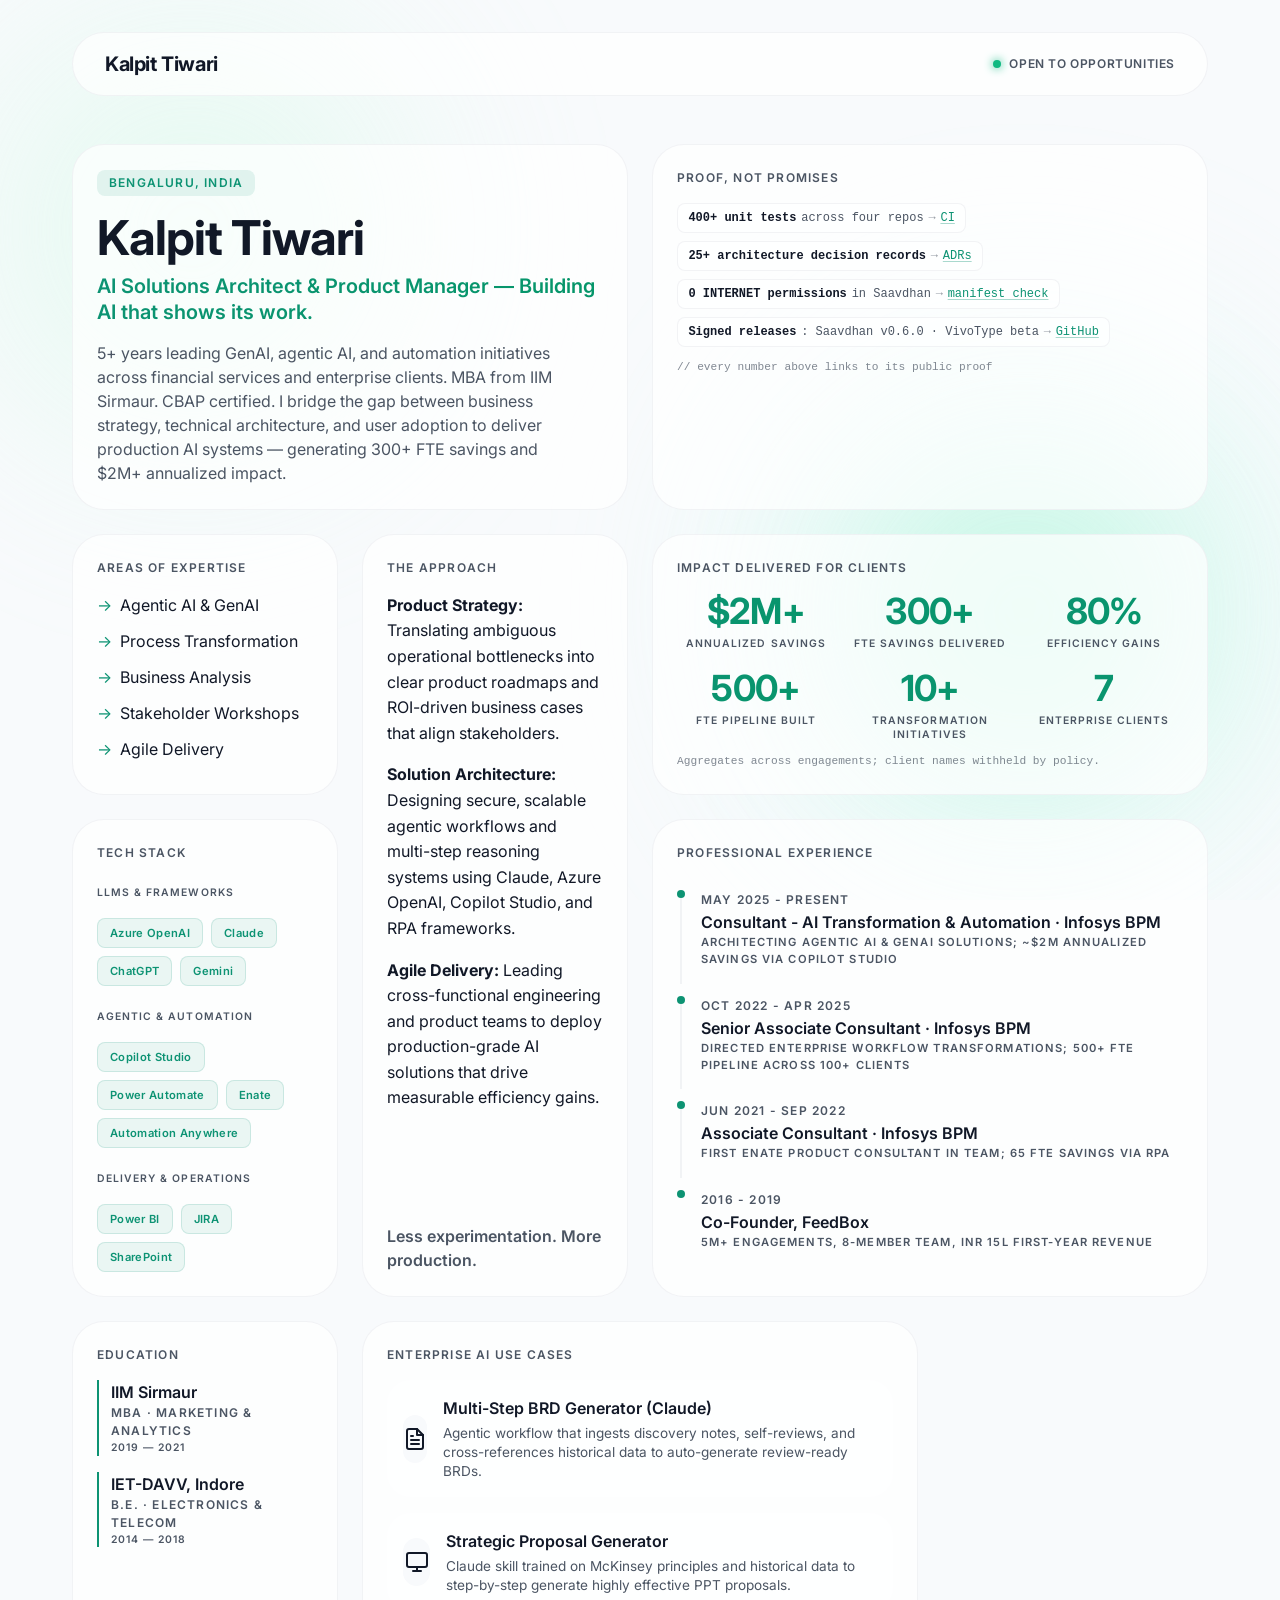
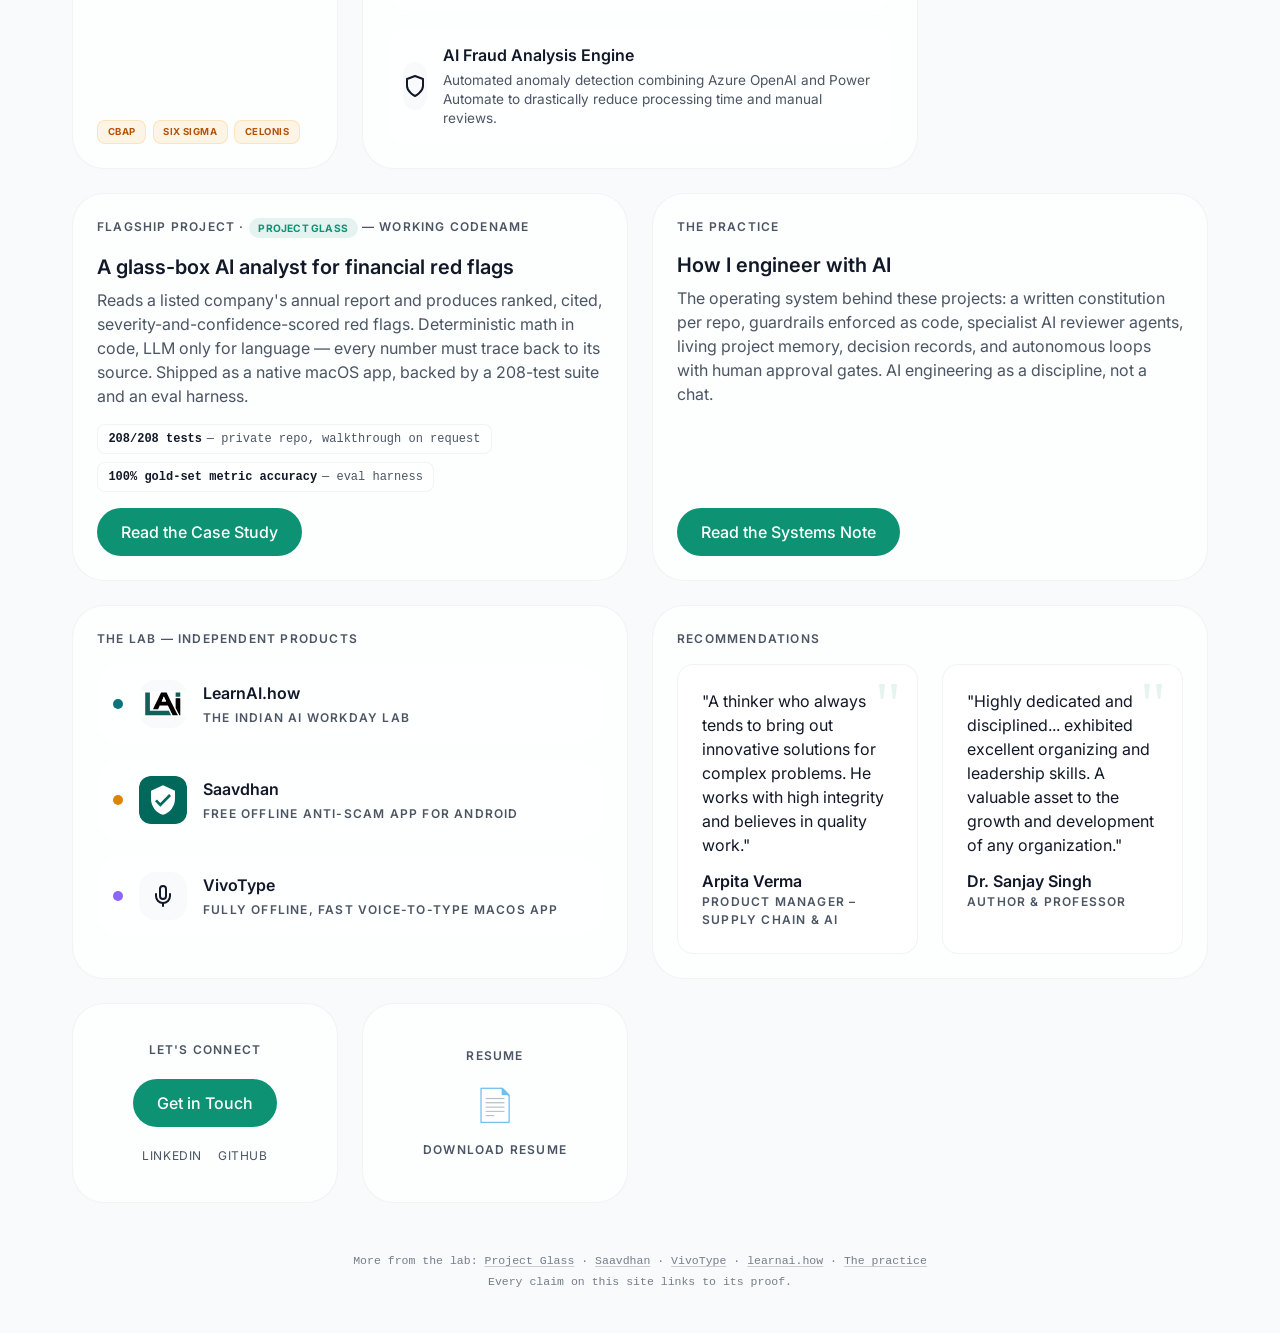
==== commit f0ae38ae: "Deploy static site (2026-07-19T02:44:33Z)" ====
--- a/index.html
+++ b/index.html
@@ -9,8 +9,31 @@
   <!-- Open Graph / Social SEO -->
   <meta property="og:title" content="Kalpit Tiwari | AI Solutions Architect & PM" />
   <meta property="og:description" content="Translating business ambiguity into scalable AI architectures and product roadmaps." />
-  <meta property="og:image" content="https://kalpitt.github.io/social-preview.png" />
+  <meta property="og:image" content="https://kalpit.me/social-preview.png" />
+  <meta property="og:url" content="https://kalpit.me/" />
   <meta name="twitter:card" content="summary_large_image" />
+  <link rel="canonical" href="https://kalpit.me/" />
+  <link rel="icon" type="image/svg+xml" href="/favicon.svg" />
+  
+  <!-- JSON-LD Structured Data for SEO -->
+  <script type="application/ld+json">
+  {
+    "@context": "https://schema.org",
+    "@type": "Person",
+    "name": "Kalpit Tiwari",
+    "jobTitle": "AI Solutions Architect & Product Manager",
+    "address": {
+      "@type": "PostalAddress",
+      "addressLocality": "Bengaluru",
+      "addressCountry": "India"
+    },
+    "url": "https://kalpit.me",
+    "sameAs": [
+      "https://linkedin.com/in/kalpitt",
+      "https://github.com/kalpitt"
+    ]
+  }
+  </script>
   
   <!-- Fonts -->
   <link rel="preconnect" href="https://fonts.googleapis.com">
@@ -18,8 +41,8 @@
   <link href="https://fonts.googleapis.com/css2?family=Inter:wght@400;500;600;700&display=swap" rel="stylesheet">
   
   <!-- CSS -->
-  <script type="module" crossorigin src="/assets/index-c-_sGY7f.js"></script>
-  <link rel="stylesheet" crossorigin href="/assets/index-BujkLuCn.css">
+  <script type="module" crossorigin src="/assets/main-nym3zWH5.js"></script>
+  <link rel="stylesheet" crossorigin href="/assets/main-Cm4zaJMw.css">
 </head>
 <body>
 
@@ -45,10 +68,24 @@
         <div class="card-content">
           <div class="meta-tag label-caps">Bengaluru, India</div>
           <h1 class="h1">Kalpit Tiwari</h1>
-          <h2 class="h3 gradient-text mt-2">AI Solutions Architect & Product Manager — Translating ambiguity into scalable AI architectures and product roadmaps.</h2>
+          <h2 class="h3 gradient-text mt-2">AI Solutions Architect &amp; Product Manager — Building AI that shows its work.</h2>
           <p class="body-md text-secondary mt-4" style="max-width: 90%;">
             5+ years leading GenAI, agentic AI, and automation initiatives across financial services and enterprise clients. MBA from IIM Sirmaur. CBAP certified. I bridge the gap between business strategy, technical architecture, and user adoption to deliver production AI systems — generating 300+ FTE savings and $2M+ annualized impact.
           </p>
+        </div>
+      </div>
+
+      <!-- Proof, Not Promises -->
+      <div class="bento-card bento-span-2">
+        <div class="card-content">
+          <h3 class="label-caps mb-4 text-secondary">Proof, Not Promises</h3>
+          <div class="receipt-row">
+            <span class="receipt"><b>400+ unit tests</b> across four repos <span class="arrow">&rarr;</span> <a href="https://github.com/kalpitt/saavdhan/actions/workflows/ci.yml" target="_blank" rel="noopener">CI</a></span>
+            <span class="receipt"><b>25+ architecture decision records</b> <span class="arrow">&rarr;</span> <a href="https://github.com/kalpitt/saavdhan/tree/main/docs/decisions" target="_blank" rel="noopener">ADRs</a></span>
+            <span class="receipt"><b>0 INTERNET permissions</b> in Saavdhan <span class="arrow">&rarr;</span> <a href="https://github.com/kalpitt/saavdhan/actions/workflows/ci.yml" target="_blank" rel="noopener">manifest check</a></span>
+            <span class="receipt"><b>Signed releases</b>: Saavdhan v0.6.0 &middot; VivoType beta <span class="arrow">&rarr;</span> <a href="https://github.com/kalpitt/saavdhan/releases" target="_blank" rel="noopener">GitHub</a></span>
+          </div>
+          <p class="tiny-caption">// every number above links to its public proof</p>
         </div>
       </div>
 
@@ -115,6 +152,7 @@
               <span class="metric-label label-caps text-secondary">Enterprise Clients</span>
             </div>
           </div>
+          <p class="tiny-caption">Aggregates across engagements; client names withheld by policy.</p>
         </div>
       </div>
 
@@ -203,7 +241,7 @@
               </div>
               <div class="work-details">
                 <h4>Multi-Step BRD Generator (Claude)</h4>
-                <p class="body-md text-secondary mt-1" style="font-size: 0.85rem; line-height: 1.4;">Agentic workflow that ingests discovery notes, self-reviews, and cross-references historical data to auto-generate perfect BRDs.</p>
+                <p class="body-md text-secondary mt-1" style="font-size: 0.85rem; line-height: 1.4;">Agentic workflow that ingests discovery notes, self-reviews, and cross-references historical data to auto-generate review-ready BRDs.</p>
               </div>
             </div>
             <div class="work-item" style="cursor: default;">
@@ -228,12 +266,49 @@
         </div>
       </div>
 
-      <!-- Independent Projects -->
+      <!-- Flagship Project -->
       <div class="bento-card work-card bento-span-2">
-        <div class="card-content">
-          <h3 class="label-caps mb-4 text-secondary">Independent Projects</h3>
+        <div class="card-content flex-col">
+          <h3 class="label-caps mb-4 text-secondary">Flagship Project &middot; <span class="codename">PROJECT GLASS</span> — working codename</h3>
+          <h4 class="h3">A glass-box AI analyst for financial red flags</h4>
+          <p class="body-md text-secondary mt-2" style="line-height: 1.5;">
+            Reads a listed company's annual report and produces ranked, cited, severity-and-confidence-scored
+            red flags. Deterministic math in code, LLM only for language — every number must trace back to its
+            source. Shipped as a native macOS app, backed by a 208-test suite and an eval harness.
+          </p>
+          <div class="receipt-row mt-4">
+            <span class="receipt"><b>208/208 tests</b> — private repo, walkthrough on request</span>
+            <span class="receipt"><b>100% gold-set metric accuracy</b> — eval harness</span>
+          </div>
+          <div class="mt-auto pt-4">
+            <a href="/flagship/" class="btn-primary">Read the Case Study</a>
+          </div>
+        </div>
+      </div>
+
+      <!-- How I Engineer With AI -->
+      <div class="bento-card work-card bento-span-2">
+        <div class="card-content flex-col">
+          <h3 class="label-caps mb-4 text-secondary">The Practice</h3>
+          <h4 class="h3">How I engineer with AI</h4>
+          <p class="body-md text-secondary mt-2" style="line-height: 1.5;">
+            The operating system behind these projects: a written constitution per repo, guardrails enforced
+            as code, specialist AI reviewer agents, living project memory, decision records, and autonomous
+            loops with human approval gates. AI engineering as a discipline, not a chat.
+          </p>
+          <div class="mt-auto pt-4">
+            <a href="/systems/" class="btn-primary">Read the Systems Note</a>
+          </div>
+        </div>
+      </div>
+
+      <!-- The Lab -->
+      <div class="bento-card work-card bento-span-2">
+        <div class="card-content">
+          <h3 class="label-caps mb-4 text-secondary">The Lab — Independent Products</h3>
           <div class="work-grid">
-            <a href="https://learnai.how" target="_blank" class="work-item">
+            <a href="/learnai/" class="work-item">
+              <span class="lab-dot lab-dot-learnai" aria-hidden="true"></span>
               <div class="work-icon">
                 <img src="/icons/learnai-favicon.svg" alt="LearnAI.how" class="project-logo" />
               </div>
@@ -242,13 +317,24 @@
                 <p class="label-caps text-secondary">The Indian AI Workday Lab</p>
               </div>
             </a>
-            <a href="https://kalpit.me/saavdhan" target="_blank" class="work-item">
+            <a href="/saavdhan/" class="work-item">
+              <span class="lab-dot lab-dot-saavdhan" aria-hidden="true"></span>
               <div class="work-icon">
                 <img src="/icons/saavdhan-icon.svg" alt="Saavdhan" class="project-logo" />
               </div>
               <div class="work-details">
                 <h4>Saavdhan</h4>
                 <p class="label-caps text-secondary">Free offline anti-scam app for Android</p>
+              </div>
+            </a>
+            <a href="/vivotype/" class="work-item">
+              <span class="lab-dot lab-dot-vivotype" aria-hidden="true"></span>
+              <div class="work-icon">
+                <svg width="24" height="24" viewBox="0 0 24 24" fill="none" stroke="currentColor" stroke-width="2" stroke-linecap="round" stroke-linejoin="round"><path d="M12 2a3 3 0 0 0-3 3v7a3 3 0 0 0 6 0V5a3 3 0 0 0-3-3Z"></path><path d="M19 10v2a7 7 0 0 1-14 0v-2"></path><line x1="12" x2="12" y1="19" y2="22"></line></svg>
+              </div>
+              <div class="work-details">
+                <h4>VivoType</h4>
+                <p class="label-caps text-secondary">Fully offline, fast voice-to-type macOS app</p>
               </div>
             </a>
           </div>
@@ -283,8 +369,8 @@
           <h3 class="label-caps mb-2 text-secondary">Let's Connect</h3>
           <a href="mailto:tiwari.kalpit@gmail.com" class="btn-primary mt-3">Get in Touch</a>
           <div class="social-links mt-5">
-            <a href="https://linkedin.com/in/kalpitt" target="_blank">LinkedIn</a>
-            <a href="https://github.com/kalpitt" target="_blank">GitHub</a>
+            <a href="https://linkedin.com/in/kalpitt" target="_blank" rel="noopener">LinkedIn</a>
+            <a href="https://github.com/kalpitt" target="_blank" rel="noopener">GitHub</a>
           </div>
         </div>
       </div>
@@ -293,7 +379,7 @@
       <div class="bento-card resume-card">
         <div class="card-content flex-col justify-center items-center text-center">
           <h3 class="label-caps mb-2 text-secondary">Resume</h3>
-          <a href="/KalpitTiwari_Resume_AI_Transformation.pdf" target="_blank" class="download-link mt-2" title="Download Resume">
+          <a href="/KalpitTiwari_Resume_AI_Transformation.pdf" target="_blank" rel="noopener" class="download-link mt-2" title="Download Resume">
             📄
           </a>
           <p class="label-caps text-secondary mt-3">Download Resume</p>
@@ -301,6 +387,11 @@
       </div>
 
     </main>
+
+    <footer class="eco-footer">
+      <p>More from the lab: <a href="/flagship/">Project Glass</a> &middot; <a href="/saavdhan/">Saavdhan</a> &middot; <a href="/vivotype/">VivoType</a> &middot; <a href="/learnai/">learnai.how</a> &middot; <a href="/systems/">The practice</a></p>
+      <p>Every claim on this site links to its proof.</p>
+    </footer>
   </div>
 
   <!-- Scripts -->
--- a/assets/main-Cm4zaJMw.css
+++ b/assets/main-Cm4zaJMw.css
@@ -0,0 +1 @@
+:root{--color-primary:#111827;--color-secondary:#4b5563;--color-tertiary:#0d9373;--color-background:#f8fafc;--color-surface:#ffffffb3;--color-surface-hover:#fffffff2;--color-border:#e5e7eb80;--color-accent-learnai:#0a737c;--color-accent-saavdhan:#dd8500;--color-accent-vivotype:#8c66f7;--font-h1:"Inter";--font-h2:"Inter";--font-h3:"Inter";--font-body-md:"Inter";--font-label-caps:"Inter";--text-h1:3rem;--text-h2:2rem;--text-h3:1.25rem;--text-body-md:1rem;--text-label-caps:.75rem;--radius-sm:8px;--radius-md:16px;--radius-lg:24px;--radius-xl:32px;--spacing-sm:8px;--spacing-md:16px;--spacing-lg:24px;--spacing-xl:32px;--spacing-xxl:64px}*{box-sizing:border-box;margin:0;padding:0}body{font-family:var(--font-body-md,"Inter", sans-serif);background-color:var(--color-background);color:var(--color-primary);min-height:100vh;line-height:1.5;position:relative;overflow-x:hidden}.h1{font-family:var(--font-h1);font-size:var(--text-h1);letter-spacing:-.02em;font-weight:700;line-height:1.1}.h2{font-family:var(--font-h2);font-size:var(--text-h2);letter-spacing:-.01em;font-weight:600;line-height:1.2}.h3{font-family:var(--font-h3);font-size:var(--text-h3);font-weight:600;line-height:1.3}.body-md{font-family:var(--font-body-md);font-size:var(--text-body-md);font-weight:400}.label-caps{font-family:var(--font-label-caps);font-size:var(--text-label-caps);text-transform:uppercase;letter-spacing:.1em;font-weight:600}.text-secondary{color:var(--color-secondary)}.font-semibold{font-weight:600}.mb-2{margin-bottom:.5rem}.mb-4{margin-bottom:1rem}.mt-2{margin-top:.5rem}.mt-4{margin-top:1rem}.mt-auto{margin-top:auto}.pt-4{padding-top:1rem}.flex-col{flex-direction:column;height:100%;display:flex}.justify-center{justify-content:center}.items-center{align-items:center}.text-center{text-align:center}.mesh-bg{z-index:-1;background-color:var(--color-background);width:100%;height:100%;position:fixed;top:0;left:0;overflow:hidden}.mesh-blob{filter:blur(80px);opacity:.6;animation:20s ease-in-out infinite alternate float;position:absolute}.blob-1{background:radial-gradient(circle,#d1fae5 0%,#0000 70%);width:50vw;height:50vw;top:-10%;left:-10%}.blob-2{background:radial-gradient(circle,#ccfbf1 0%,#0000 70%);width:60vw;height:60vw;animation-delay:-5s;bottom:-10%;right:-10%}.blob-3{background:radial-gradient(circle,#a7f3d0 0%,#0000 70%);width:40vw;height:40vw;animation-delay:-10s;top:40%;left:60%}@keyframes float{0%{transform:translate(0)scale(1)}50%{transform:translate(5%,5%)scale(1.1)}to{transform:translate(-5%,-5%)scale(.95)}}.gradient-text{background:linear-gradient(135deg, var(--color-tertiary), #059669);-webkit-text-fill-color:transparent;-webkit-background-clip:text;background-clip:text}.app-container{max-width:1200px;margin:0 auto;padding:2rem}.app-header{background:var(--color-surface);-webkit-backdrop-filter:blur(20px);border:1px solid var(--color-border);border-radius:var(--radius-xl);justify-content:space-between;align-items:center;margin-bottom:3rem;padding:1rem 2rem;display:flex}.logo{font-family:var(--font-h3);letter-spacing:-.02em;font-size:1.25rem;font-weight:700}.status-indicator{font-family:var(--font-label-caps);font-size:var(--text-label-caps);text-transform:uppercase;letter-spacing:.05em;color:var(--color-secondary);align-items:center;gap:.5rem;font-weight:600;display:flex}.dot{background-color:#10b981;border-radius:50%;width:8px;height:8px;animation:2s infinite pulse;box-shadow:0 0 10px #10b981}@keyframes pulse{0%{opacity:.5;box-shadow:0 0 #10b981}50%{opacity:1;box-shadow:0 0 10px #10b981}to{opacity:.5;box-shadow:0 0 #10b981}}.bento-grid{grid-template-columns:repeat(4,1fr);grid-auto-rows:minmax(200px,auto);gap:1.5rem;display:grid}.bento-span-2{grid-column:span 2}.bento-row-span-2{grid-row:span 2}@media (width<=1024px){.bento-grid{grid-template-columns:repeat(2,1fr)}.about-card{grid-area:span 1/span 2}}@media (width<=640px){.bento-grid{grid-template-columns:1fr}.bento-span-2,.about-card{grid-column:span 1}.app-container{padding:1rem}}.bento-card{background:var(--color-surface);-webkit-backdrop-filter:blur(20px);border:1px solid var(--color-border);border-radius:var(--radius-xl);padding:var(--spacing-lg);flex-direction:column;transition:transform .3s cubic-bezier(.175,.885,.32,1.275),background .3s,box-shadow .3s;display:flex;position:relative;overflow:hidden}.bento-card:hover{background:var(--color-surface-hover);border-color:#0d937333;transform:translateY(-5px);box-shadow:0 20px 40px #0000000d}.card-content{z-index:1;height:100%;position:relative}.hero-card{justify-content:center}.hero-card .meta-tag{color:var(--color-tertiary);border-radius:var(--radius-sm);background:#0d93731a;margin-bottom:1rem;padding:.25rem .75rem;display:inline-block}.tech-list{flex-direction:column;gap:.75rem;list-style:none;display:flex}.tech-list li{font-family:var(--font-body-md);font-size:var(--text-body-md);align-items:center;gap:.5rem;display:flex}.tech-list li:before{content:"→";color:var(--color-tertiary)}.timeline-simple{flex-direction:column;gap:1.5rem;display:flex}.timeline-item{padding-left:1.5rem;position:relative}.timeline-item:before{content:"";background:var(--color-tertiary);border-radius:50%;width:8px;height:8px;position:absolute;top:.25rem;left:0}.timeline-item:not(:last-child):after{content:"";background:var(--color-border);width:2px;position:absolute;top:.75rem;bottom:-1rem;left:3px}.work-grid{flex-direction:column;gap:1rem;display:flex}.work-item{border-radius:var(--radius-lg);color:inherit;background:#ffffff80;align-items:center;gap:1rem;padding:1rem;text-decoration:none;transition:background .2s;display:flex}.work-item:hover{background:#ffffffe6}.work-icon{background:var(--color-background);border-radius:var(--radius-md);justify-content:center;align-items:center;width:3rem;height:3rem;font-size:1.5rem;display:flex}.work-details h4{font-family:var(--font-body-md);margin-bottom:.25rem;font-weight:600}.btn-primary{background:var(--color-tertiary);color:#fff;border-radius:var(--radius-lg);font-family:var(--font-body-md);padding:.75rem 1.5rem;font-weight:500;text-decoration:none;transition:transform .2s,box-shadow .2s;display:inline-block}.btn-primary:hover{transform:translateY(-2px);box-shadow:0 10px 20px #0d93734d}.social-links{gap:1rem;display:flex}.social-links a{color:var(--color-secondary);font-family:var(--font-label-caps);font-size:var(--text-label-caps);text-transform:uppercase;letter-spacing:.05em;text-decoration:none;transition:color .2s}.social-links a:hover{color:var(--color-tertiary)}.download-link{color:var(--color-primary);font-size:2rem;text-decoration:none;transition:transform .2s}.resume-card:hover .download-link{color:var(--color-tertiary);transform:scale(1.1)}.metrics-grid{text-align:center;grid-template-columns:repeat(3,1fr);gap:1.25rem 1rem;display:grid}.metric-item{flex-direction:column;gap:.5rem;display:flex}.metric-value{font-family:var(--font-h1);letter-spacing:-.02em;font-size:2.25rem;font-weight:700;line-height:1}.metric-label{font-size:.65rem;line-height:1.3}@media (width<=640px){.metrics-grid{grid-template-columns:repeat(3,1fr);gap:1rem .5rem}.metric-value{font-size:1.5rem}}.tech-pills{flex-wrap:wrap;gap:.5rem;display:flex}.tech-pill{color:var(--color-tertiary);border-radius:var(--radius-sm);font-family:var(--font-label-caps);letter-spacing:.03em;background:#0d937314;border:1px solid #0d937326;padding:.35rem .75rem;font-size:.7rem;font-weight:600;transition:background .2s,transform .2s;display:inline-block}.tech-pill:hover{background:#0d937326;transform:translateY(-1px)}.mb-6{margin-bottom:1.5rem}.mt-3{margin-top:.75rem}.mt-5{margin-top:1.25rem}.edu-item{border-left:2px solid var(--color-tertiary);padding-left:.75rem}.edu-credentials{flex-wrap:wrap;gap:.4rem;display:flex}.credential-badge{color:#b45309;border-radius:var(--radius-sm);font-family:var(--font-label-caps);letter-spacing:.05em;text-transform:uppercase;background:#f59e0b1a;border:1px solid #f59e0b33;padding:.25rem .6rem;font-size:.6rem;font-weight:700;display:inline-block}.project-logo{object-fit:contain;border-radius:calc(var(--radius-md) - 4px);width:100%;height:100%}.testimonials-grid{grid-template-columns:1fr;gap:1.5rem;display:grid}@media (width>=768px){.testimonials-grid{grid-template-columns:1fr 1fr}}.testimonial-item{background:var(--color-surface);border:1px solid var(--color-border);border-radius:var(--radius-md);padding:1.5rem;transition:transform .2s;position:relative}.testimonial-item:hover{background:var(--color-surface-hover);transform:translateY(-2px)}.testimonial-item:before{content:"\"";color:var(--color-tertiary);opacity:.1;font-family:serif;font-size:4rem;line-height:1;position:absolute;top:.5rem;right:1rem}@keyframes slideUpFade{0%{opacity:0;transform:translateY(20px)}to{opacity:1;transform:translateY(0)}}.bento-card{animation:.6s cubic-bezier(.16,1,.3,1) both slideUpFade}.bento-card:first-child{animation-delay:.1s}.bento-card:nth-child(2){animation-delay:.15s}.bento-card:nth-child(3){animation-delay:.2s}.bento-card:nth-child(4){animation-delay:.25s}.bento-card:nth-child(5){animation-delay:.3s}.bento-card:nth-child(6){animation-delay:.35s}.bento-card:nth-child(7){animation-delay:.4s}.bento-card:nth-child(8){animation-delay:.45s}.bento-card:nth-child(9){animation-delay:.5s}.bento-card:nth-child(10){animation-delay:.55s}.bento-card:nth-child(11){animation-delay:.6s}.bento-card:nth-child(12){animation-delay:.65s}.bento-card:nth-child(13){animation-delay:.7s}.receipt-row{flex-wrap:wrap;gap:.5rem;display:flex}.receipt{font-variant-numeric:tabular-nums;color:var(--color-secondary);border:1px solid var(--color-border);border-radius:var(--radius-sm);background:#ffffff8c;flex-wrap:wrap;align-items:center;gap:.3rem;padding:.35rem .65rem;font-family:ui-monospace,SF Mono,Menlo,Consolas,monospace;font-size:.75rem;line-height:1.4;display:inline-flex}.receipt b{color:var(--color-primary);font-weight:700}.receipt .arrow{color:var(--color-secondary);opacity:.6}.receipt a{color:var(--color-tertiary);text-underline-offset:2px;-webkit-text-decoration:underline #0d937359;text-decoration:underline #0d937359}.receipt a:hover{-webkit-text-decoration-color:var(--color-tertiary);text-decoration-color:var(--color-tertiary)}.tiny-caption{color:var(--color-secondary);opacity:.7;margin-top:.75rem;font-family:ui-monospace,SF Mono,Menlo,Consolas,monospace;font-size:.7rem}.codename{color:var(--color-tertiary);text-transform:none;letter-spacing:.02em;background:#0d93731a;border-radius:999px;padding:.15rem .6rem;font-size:.85em;font-weight:700;display:inline-block}.lab-dot{border-radius:50%;flex-shrink:0;width:10px;min-width:10px;height:10px;display:inline-block}.lab-dot-learnai{background:var(--color-accent-learnai)}.lab-dot-saavdhan{background:var(--color-accent-saavdhan)}.lab-dot-vivotype{background:var(--color-accent-vivotype)}.eco-footer{text-align:center;margin-top:1.5rem;padding:1.5rem 0 .5rem}.eco-footer p{color:var(--color-secondary);opacity:.75;font-family:ui-monospace,SF Mono,Menlo,Consolas,monospace;font-size:.72rem;line-height:1.8}.eco-footer a{color:var(--color-secondary);text-underline-offset:2px;-webkit-text-decoration:underline #4b556359;text-decoration:underline #4b556359}.eco-footer a:hover{color:var(--color-tertiary)}.link-secondary{color:var(--color-tertiary);text-underline-offset:3px;font-weight:600;text-decoration:underline}.transform-rows{flex-direction:column;gap:.6rem;display:flex}.transform-row{border:1px solid var(--color-border);border-radius:var(--radius-md);background:#ffffff80;flex-wrap:wrap;align-items:center;gap:.75rem;padding:.75rem 1rem;font-family:ui-monospace,SF Mono,Menlo,Consolas,monospace;font-size:.86rem;display:flex}.transform-row .from{color:var(--color-secondary)}.transform-row .arrow{color:var(--color-tertiary);flex-shrink:0}.transform-row .result{color:var(--color-primary);font-weight:700}.step-grid{grid-template-columns:repeat(3,1fr);gap:.75rem;display:grid}.step-item{border:1px solid var(--color-border);border-radius:var(--radius-md);background:#ffffff80;padding:1rem .9rem}.step-num{color:var(--color-tertiary);margin-bottom:.4rem;font-family:ui-monospace,SF Mono,Menlo,Consolas,monospace;font-size:.8rem;font-weight:700;display:block}@media (width<=640px){.step-grid{grid-template-columns:1fr}}.code-block{background:var(--color-primary);color:#fff;border-radius:var(--radius-md);white-space:pre;padding:1rem 1.1rem;font-family:ui-monospace,SF Mono,Menlo,Consolas,monospace;font-size:.82rem;line-height:1.7;overflow-x:auto}.limits-block{border:1px solid var(--color-border);border-radius:var(--radius-md);padding:1.1rem 1.2rem}.case-study-container{max-width:880px}.case-study-grid{flex-direction:column;gap:1.5rem;display:flex}.prose p,.prose li{line-height:1.65}.prose p+p,.prose p+ul,.prose ul+p{margin-top:1rem}.prose ul{flex-direction:column;gap:.6rem;padding-left:1.25rem;display:flex}.prose li::marker{color:var(--color-tertiary)}@media (prefers-reduced-motion:reduce){*,:before,:after{scroll-behavior:auto!important;transition-duration:.01ms!important;animation-duration:.01ms!important;animation-iteration-count:1!important}.bento-card{opacity:1!important;transition:none!important;animation:none!important;transform:none!important}.bento-card:hover{box-shadow:none!important;transform:none!important}.mesh-blob{animation:none!important;transform:none!important}}
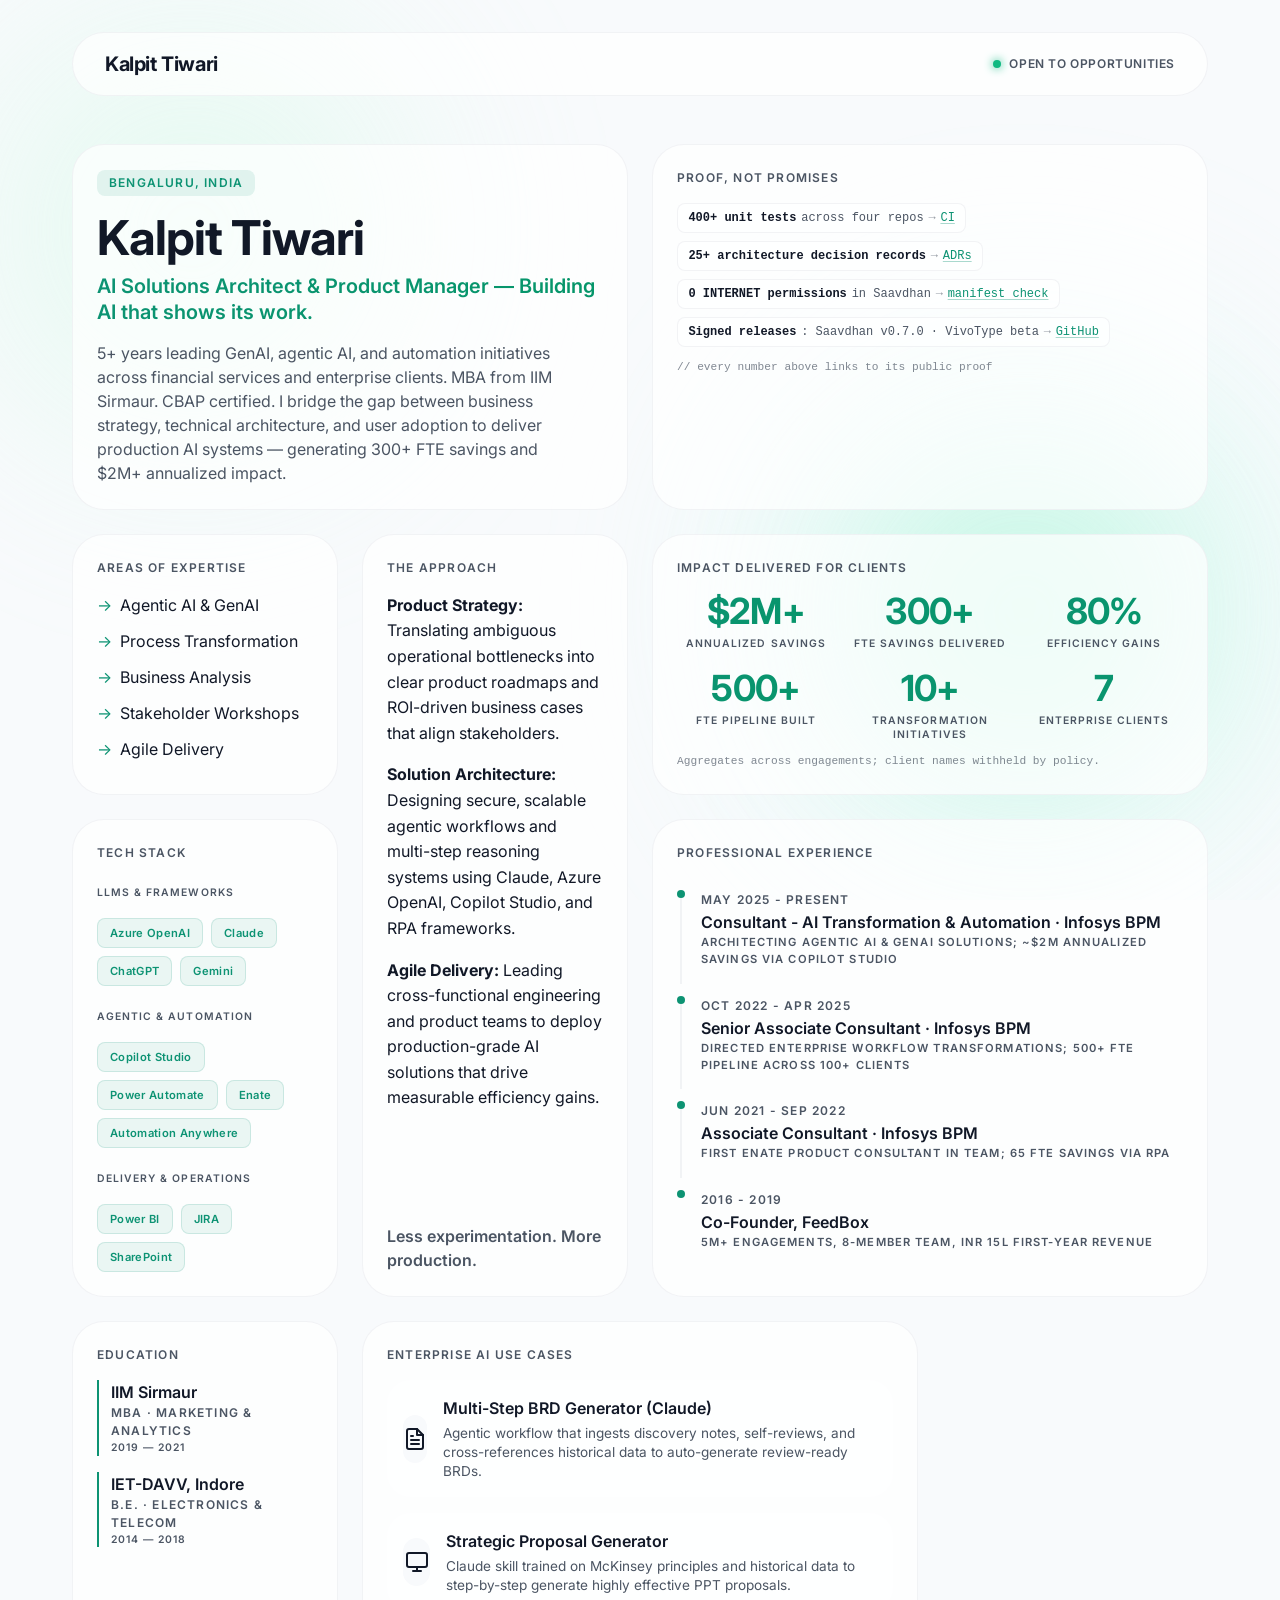
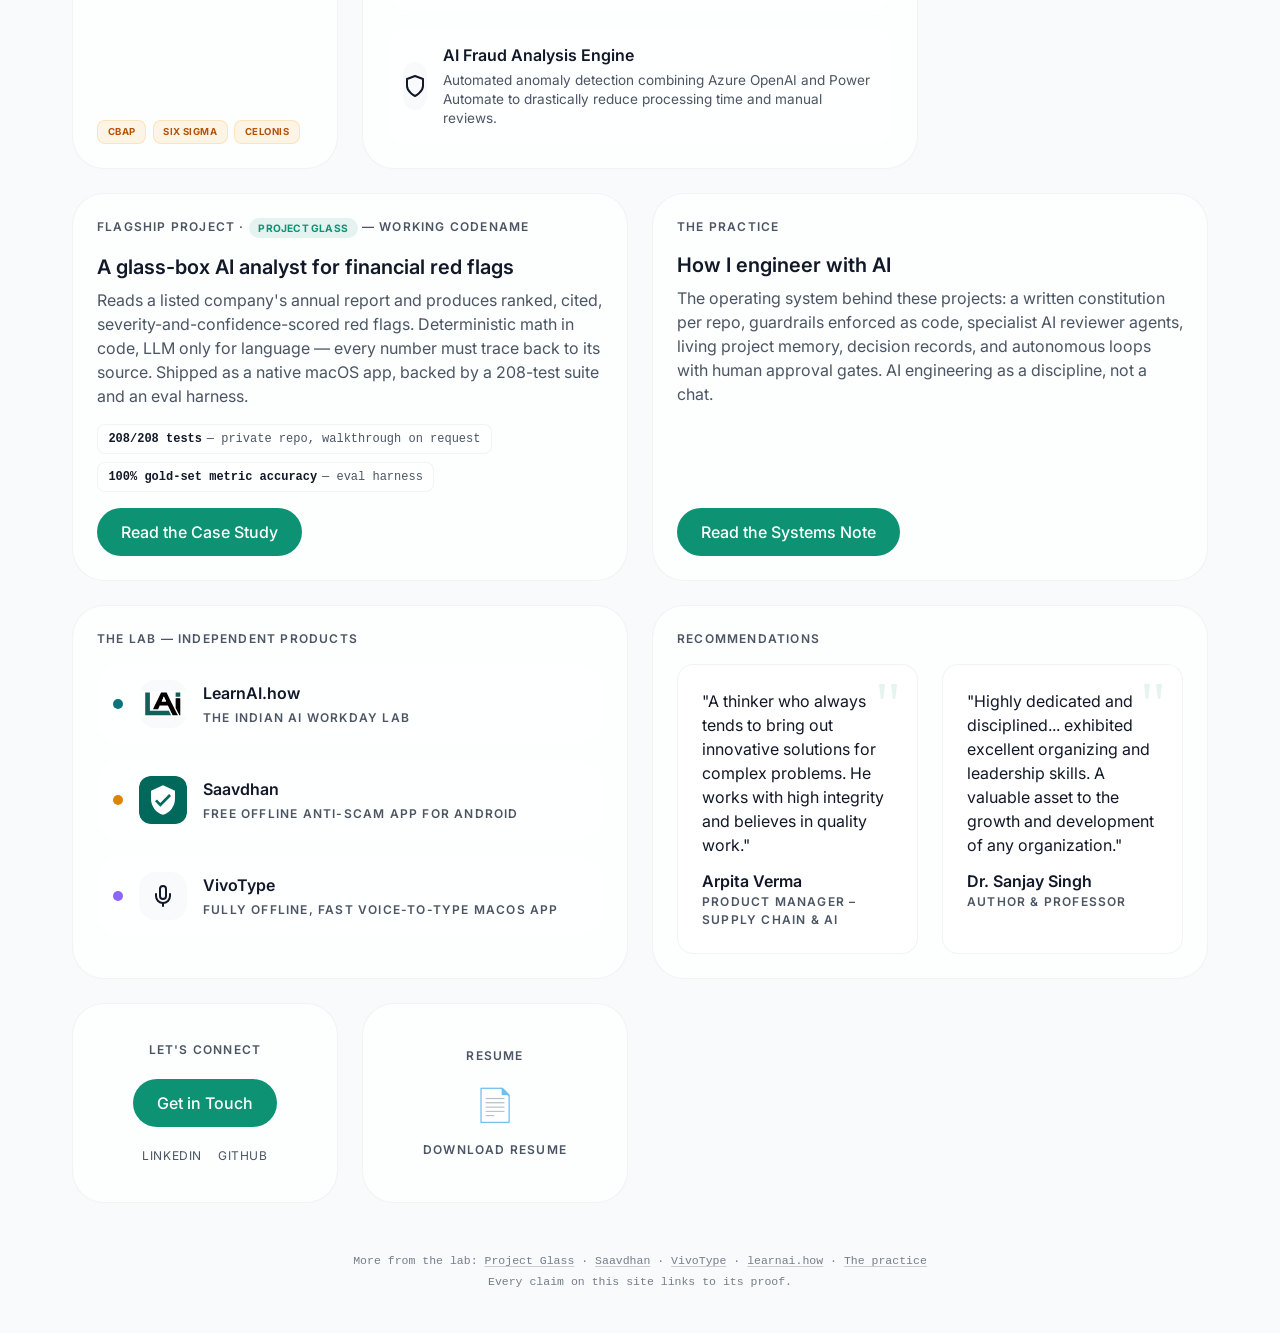
==== commit 760f08d8: "Saavdhan: v0.7.0 release, 136 tests Co-Authored-By: Claude Opus 5.5 <noreply@anthropic.com>" ====
--- a/index.html
+++ b/index.html
@@ -83,7 +83,7 @@
             <span class="receipt"><b>400+ unit tests</b> across four repos <span class="arrow">&rarr;</span> <a href="https://github.com/kalpitt/saavdhan/actions/workflows/ci.yml" target="_blank" rel="noopener">CI</a></span>
             <span class="receipt"><b>25+ architecture decision records</b> <span class="arrow">&rarr;</span> <a href="https://github.com/kalpitt/saavdhan/tree/main/docs/decisions" target="_blank" rel="noopener">ADRs</a></span>
             <span class="receipt"><b>0 INTERNET permissions</b> in Saavdhan <span class="arrow">&rarr;</span> <a href="https://github.com/kalpitt/saavdhan/actions/workflows/ci.yml" target="_blank" rel="noopener">manifest check</a></span>
-            <span class="receipt"><b>Signed releases</b>: Saavdhan v0.6.0 &middot; VivoType beta <span class="arrow">&rarr;</span> <a href="https://github.com/kalpitt/saavdhan/releases" target="_blank" rel="noopener">GitHub</a></span>
+            <span class="receipt"><b>Signed releases</b>: Saavdhan v0.7.0 &middot; VivoType beta <span class="arrow">&rarr;</span> <a href="https://github.com/kalpitt/saavdhan/releases" target="_blank" rel="noopener">GitHub</a></span>
           </div>
           <p class="tiny-caption">// every number above links to its public proof</p>
         </div>
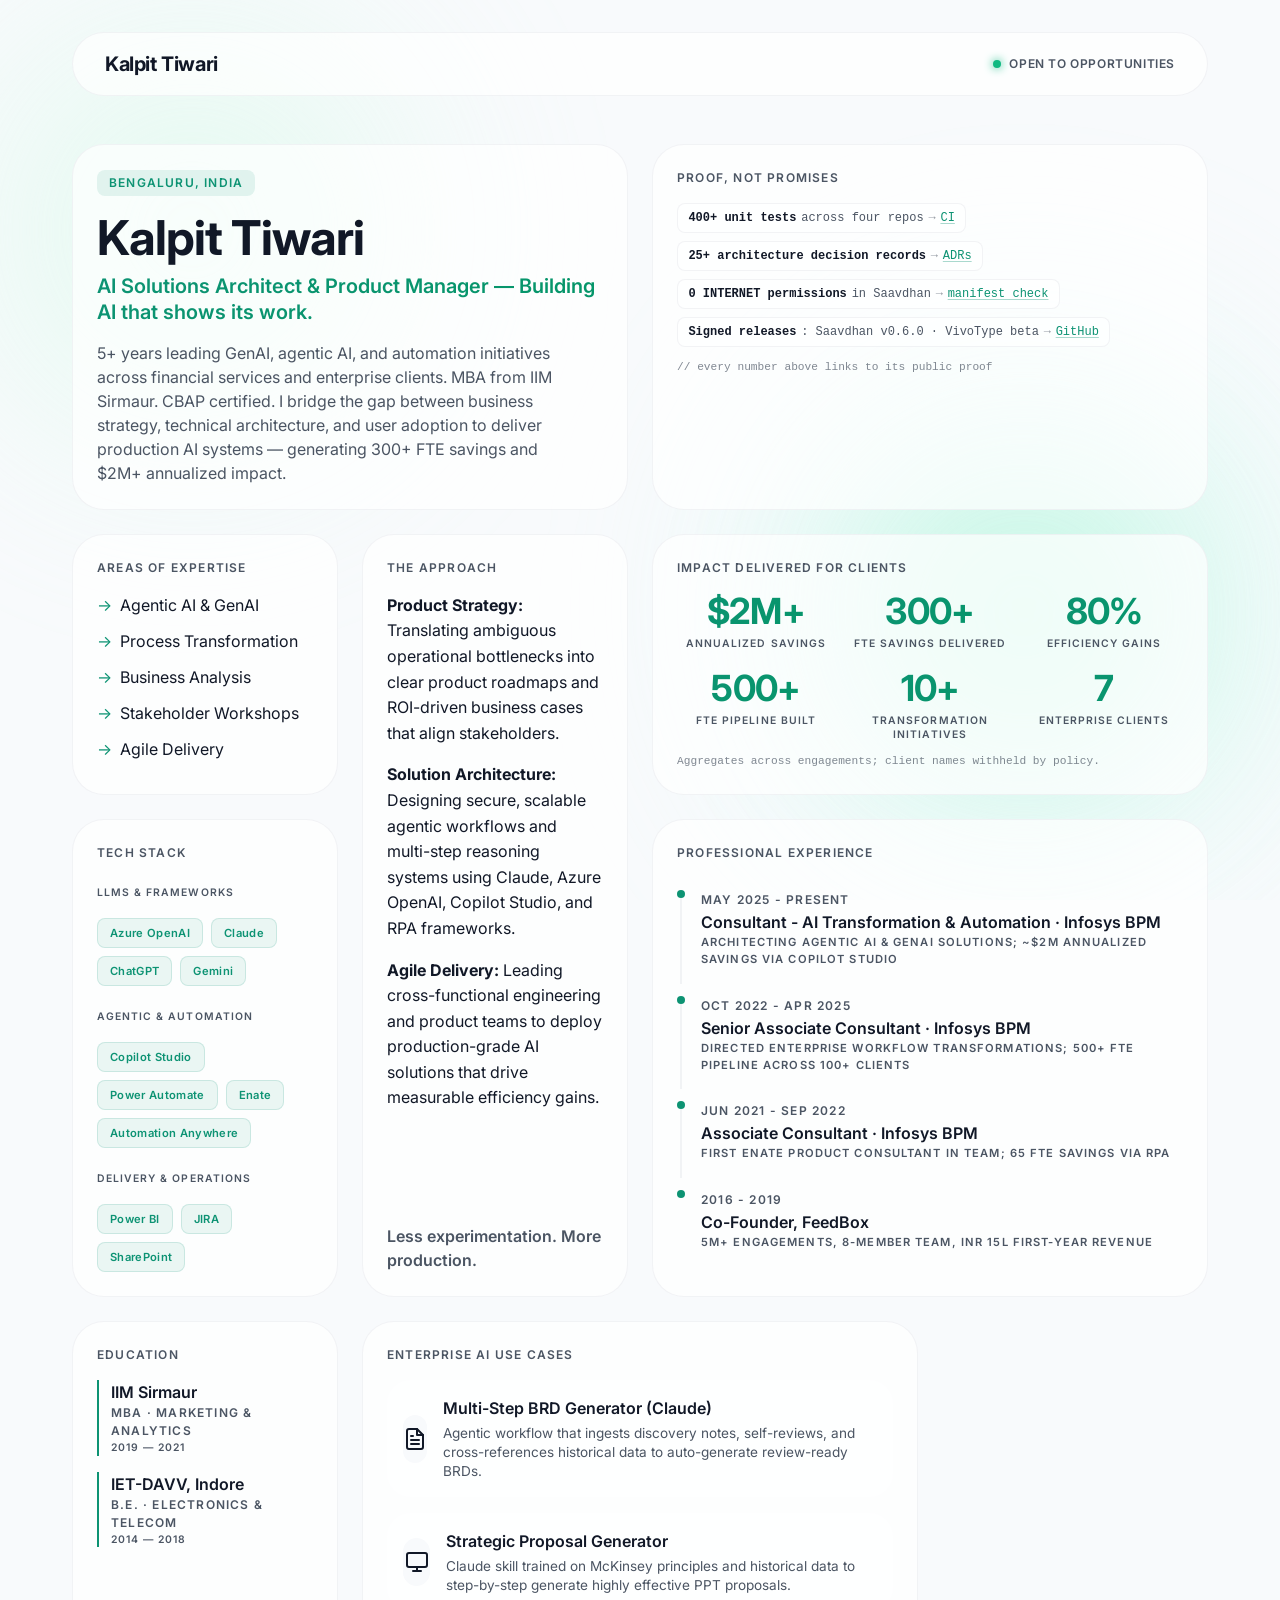
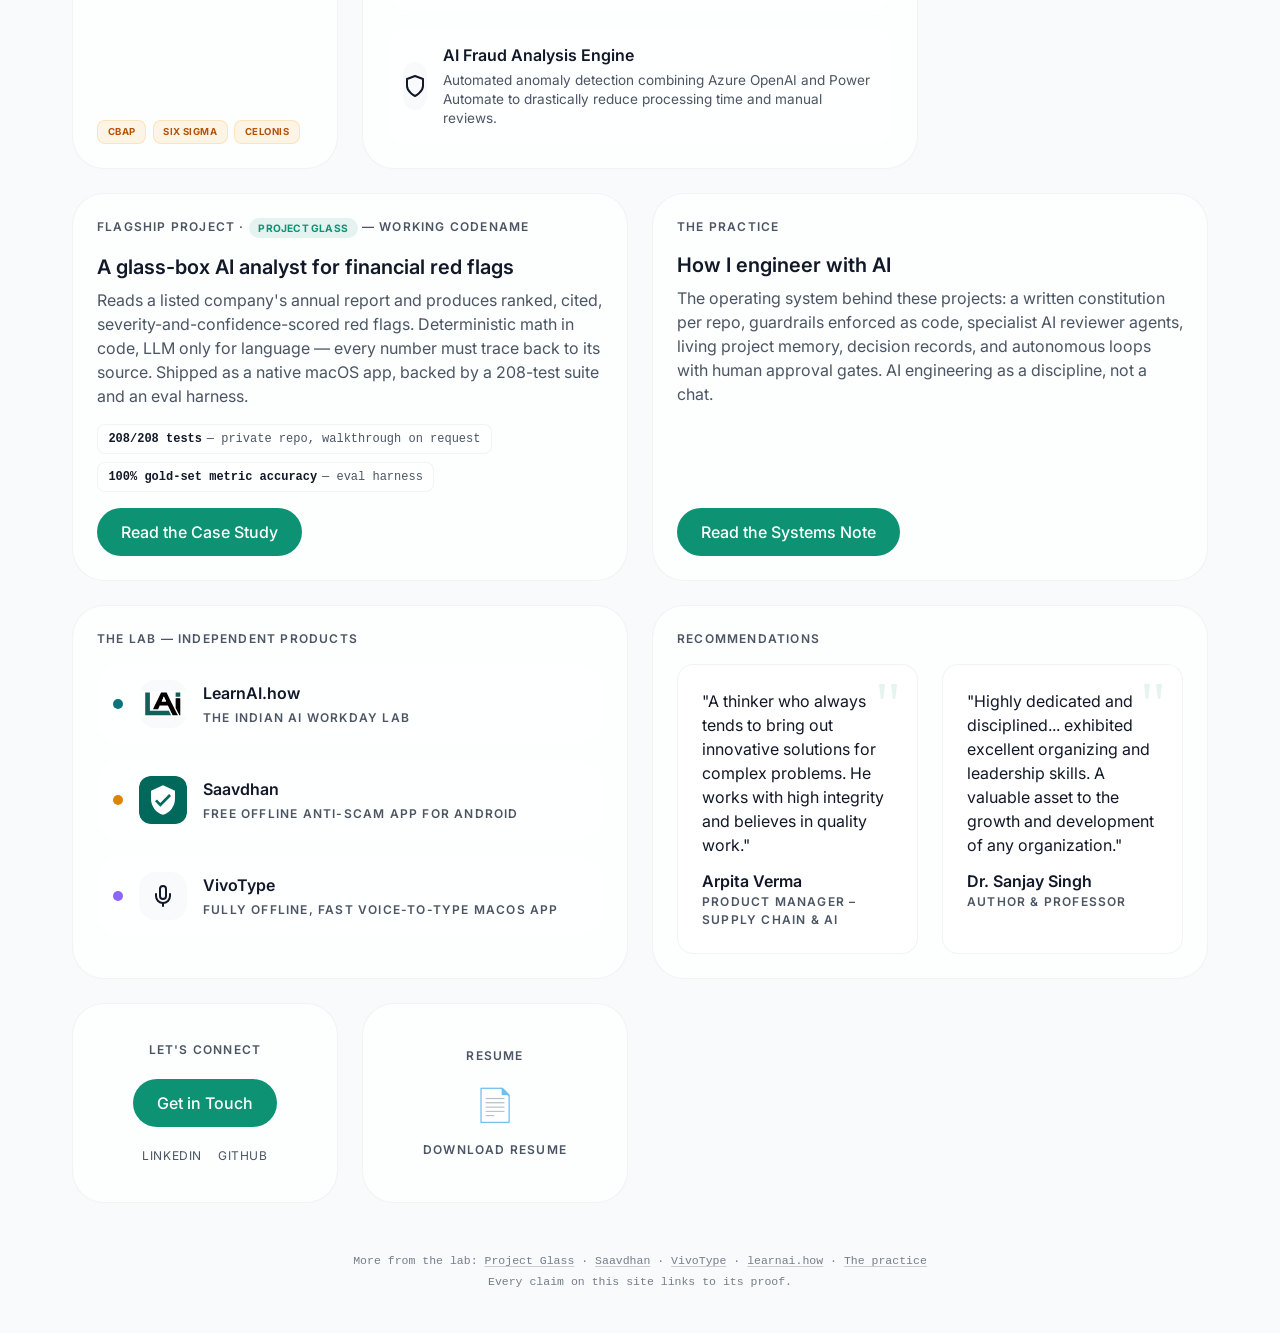
==== commit dfdc5d81: "Deploy static site (2026-09-26T15:00:29Z)" ====
--- a/index.html
+++ b/index.html
@@ -83,7 +83,7 @@
             <span class="receipt"><b>400+ unit tests</b> across four repos <span class="arrow">&rarr;</span> <a href="https://github.com/kalpitt/saavdhan/actions/workflows/ci.yml" target="_blank" rel="noopener">CI</a></span>
             <span class="receipt"><b>25+ architecture decision records</b> <span class="arrow">&rarr;</span> <a href="https://github.com/kalpitt/saavdhan/tree/main/docs/decisions" target="_blank" rel="noopener">ADRs</a></span>
             <span class="receipt"><b>0 INTERNET permissions</b> in Saavdhan <span class="arrow">&rarr;</span> <a href="https://github.com/kalpitt/saavdhan/actions/workflows/ci.yml" target="_blank" rel="noopener">manifest check</a></span>
-            <span class="receipt"><b>Signed releases</b>: Saavdhan v0.7.0 &middot; VivoType beta <span class="arrow">&rarr;</span> <a href="https://github.com/kalpitt/saavdhan/releases" target="_blank" rel="noopener">GitHub</a></span>
+            <span class="receipt"><b>Signed releases</b>: Saavdhan v0.6.0 &middot; VivoType beta <span class="arrow">&rarr;</span> <a href="https://github.com/kalpitt/saavdhan/releases" target="_blank" rel="noopener">GitHub</a></span>
           </div>
           <p class="tiny-caption">// every number above links to its public proof</p>
         </div>
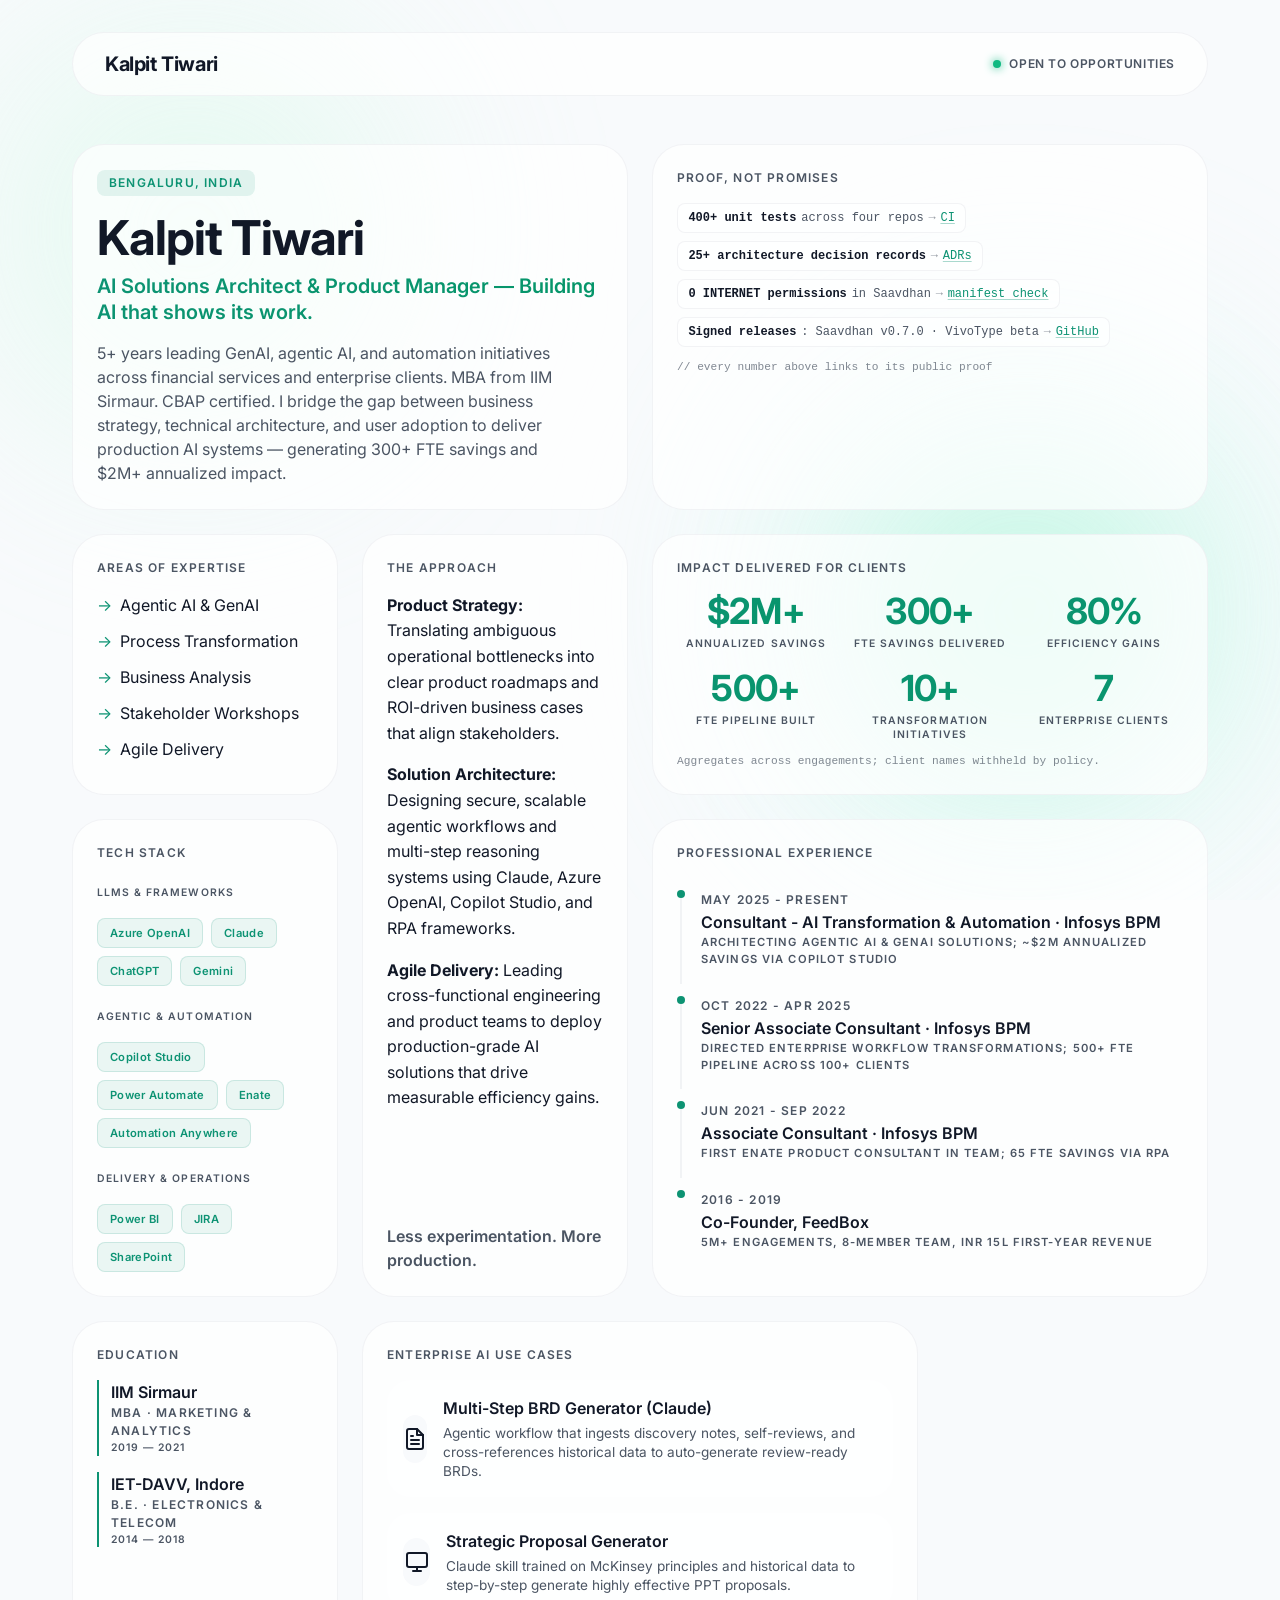
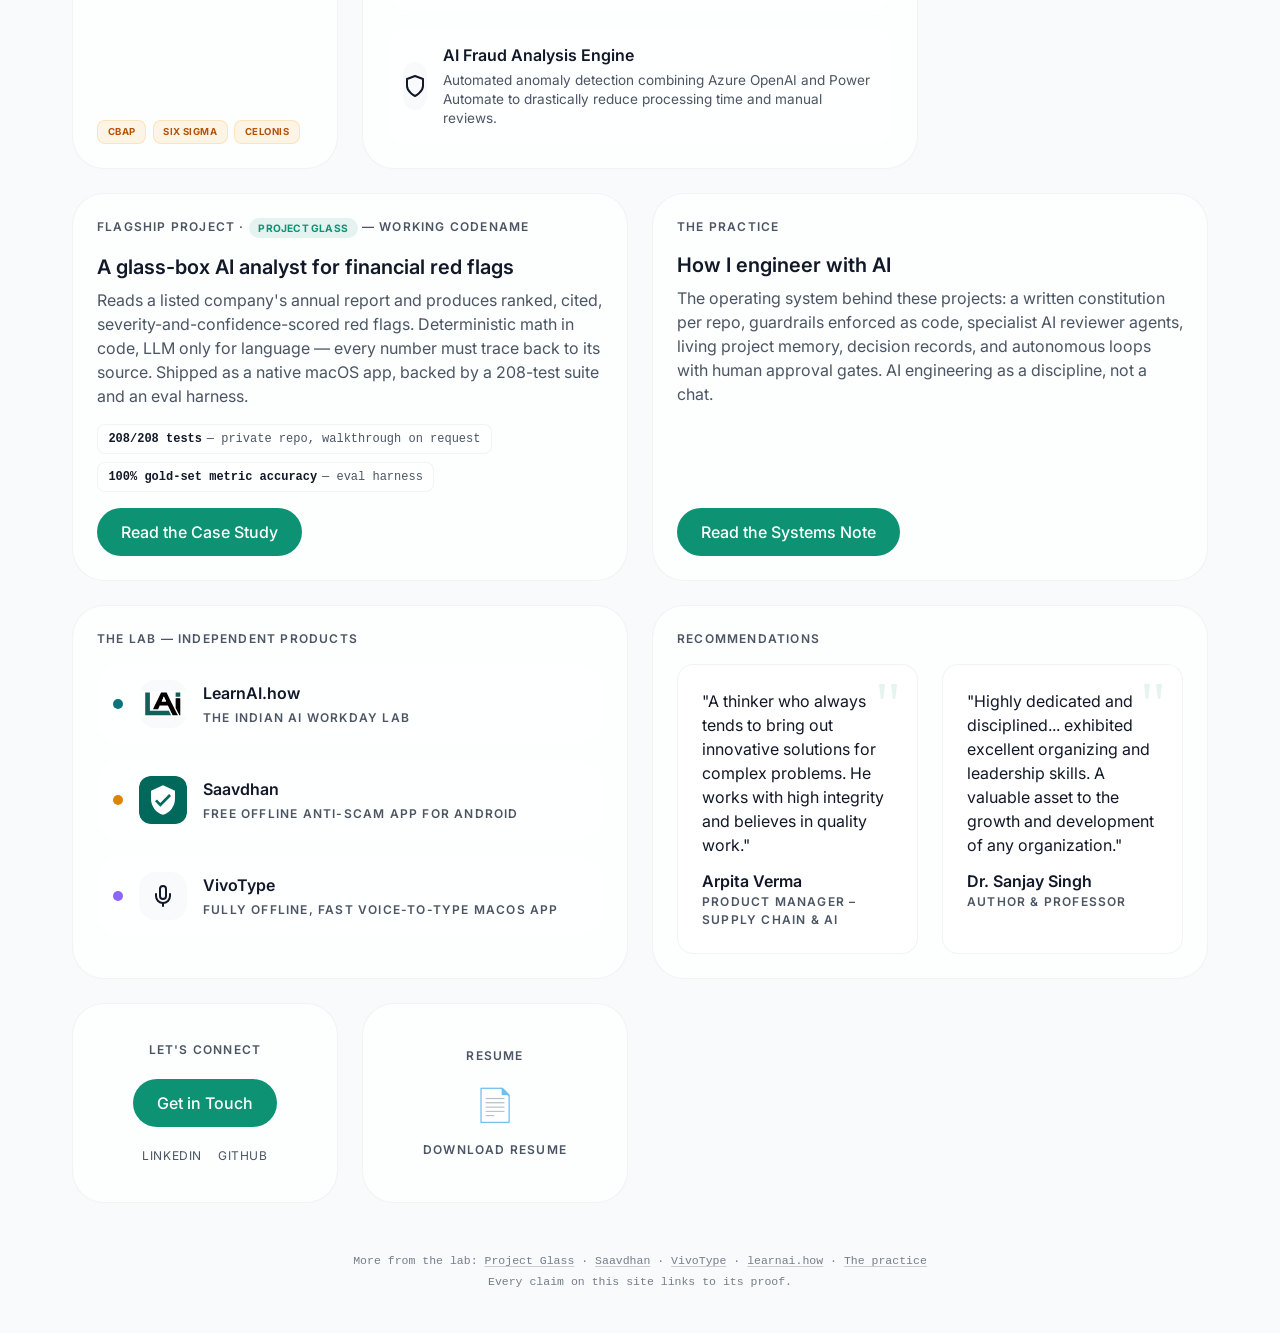
==== commit 73e42c9b: "Deploy static site (2026-10-07T18:00:39Z)" ====
--- a/index.html
+++ b/index.html
@@ -83,7 +83,7 @@
             <span class="receipt"><b>400+ unit tests</b> across four repos <span class="arrow">&rarr;</span> <a href="https://github.com/kalpitt/saavdhan/actions/workflows/ci.yml" target="_blank" rel="noopener">CI</a></span>
             <span class="receipt"><b>25+ architecture decision records</b> <span class="arrow">&rarr;</span> <a href="https://github.com/kalpitt/saavdhan/tree/main/docs/decisions" target="_blank" rel="noopener">ADRs</a></span>
             <span class="receipt"><b>0 INTERNET permissions</b> in Saavdhan <span class="arrow">&rarr;</span> <a href="https://github.com/kalpitt/saavdhan/actions/workflows/ci.yml" target="_blank" rel="noopener">manifest check</a></span>
-            <span class="receipt"><b>Signed releases</b>: Saavdhan v0.6.0 &middot; VivoType beta <span class="arrow">&rarr;</span> <a href="https://github.com/kalpitt/saavdhan/releases" target="_blank" rel="noopener">GitHub</a></span>
+            <span class="receipt"><b>Signed releases</b>: Saavdhan v0.7.0 &middot; VivoType beta <span class="arrow">&rarr;</span> <a href="https://github.com/kalpitt/saavdhan/releases" target="_blank" rel="noopener">GitHub</a></span>
           </div>
           <p class="tiny-caption">// every number above links to its public proof</p>
         </div>
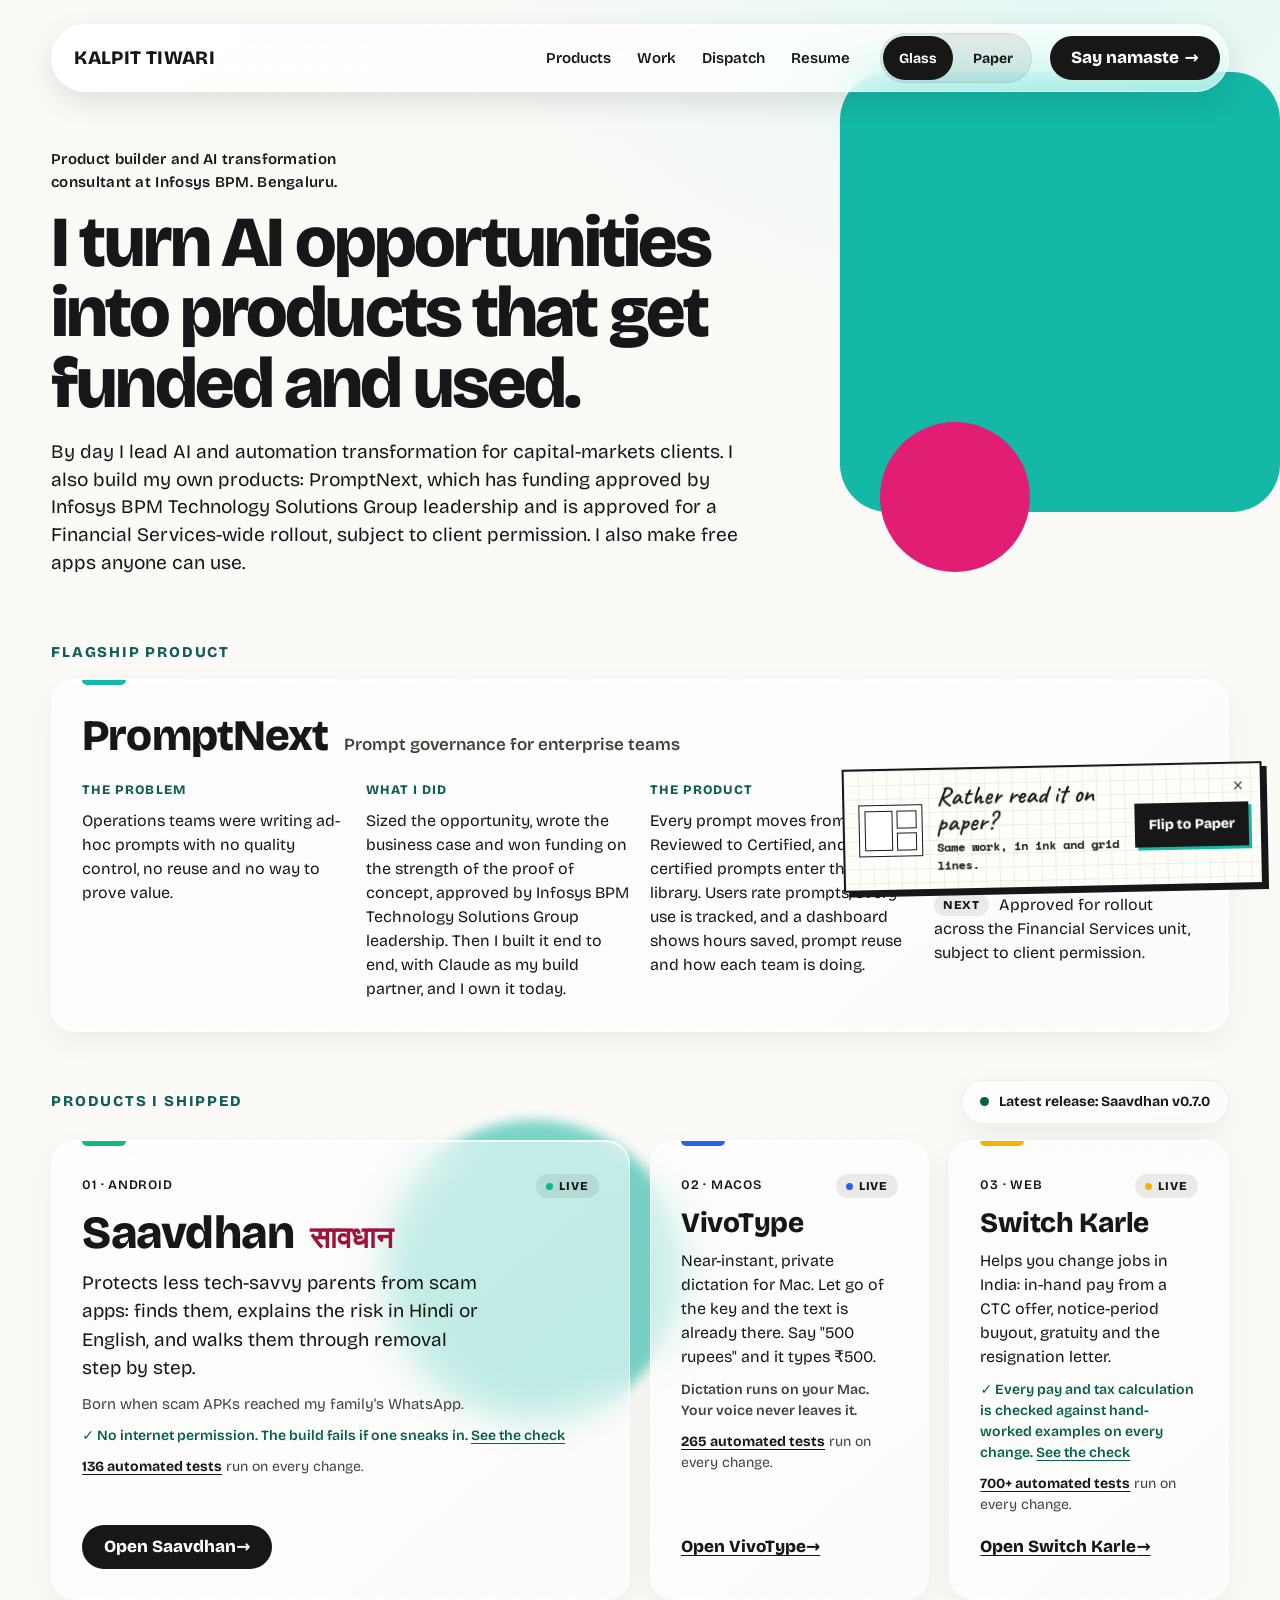
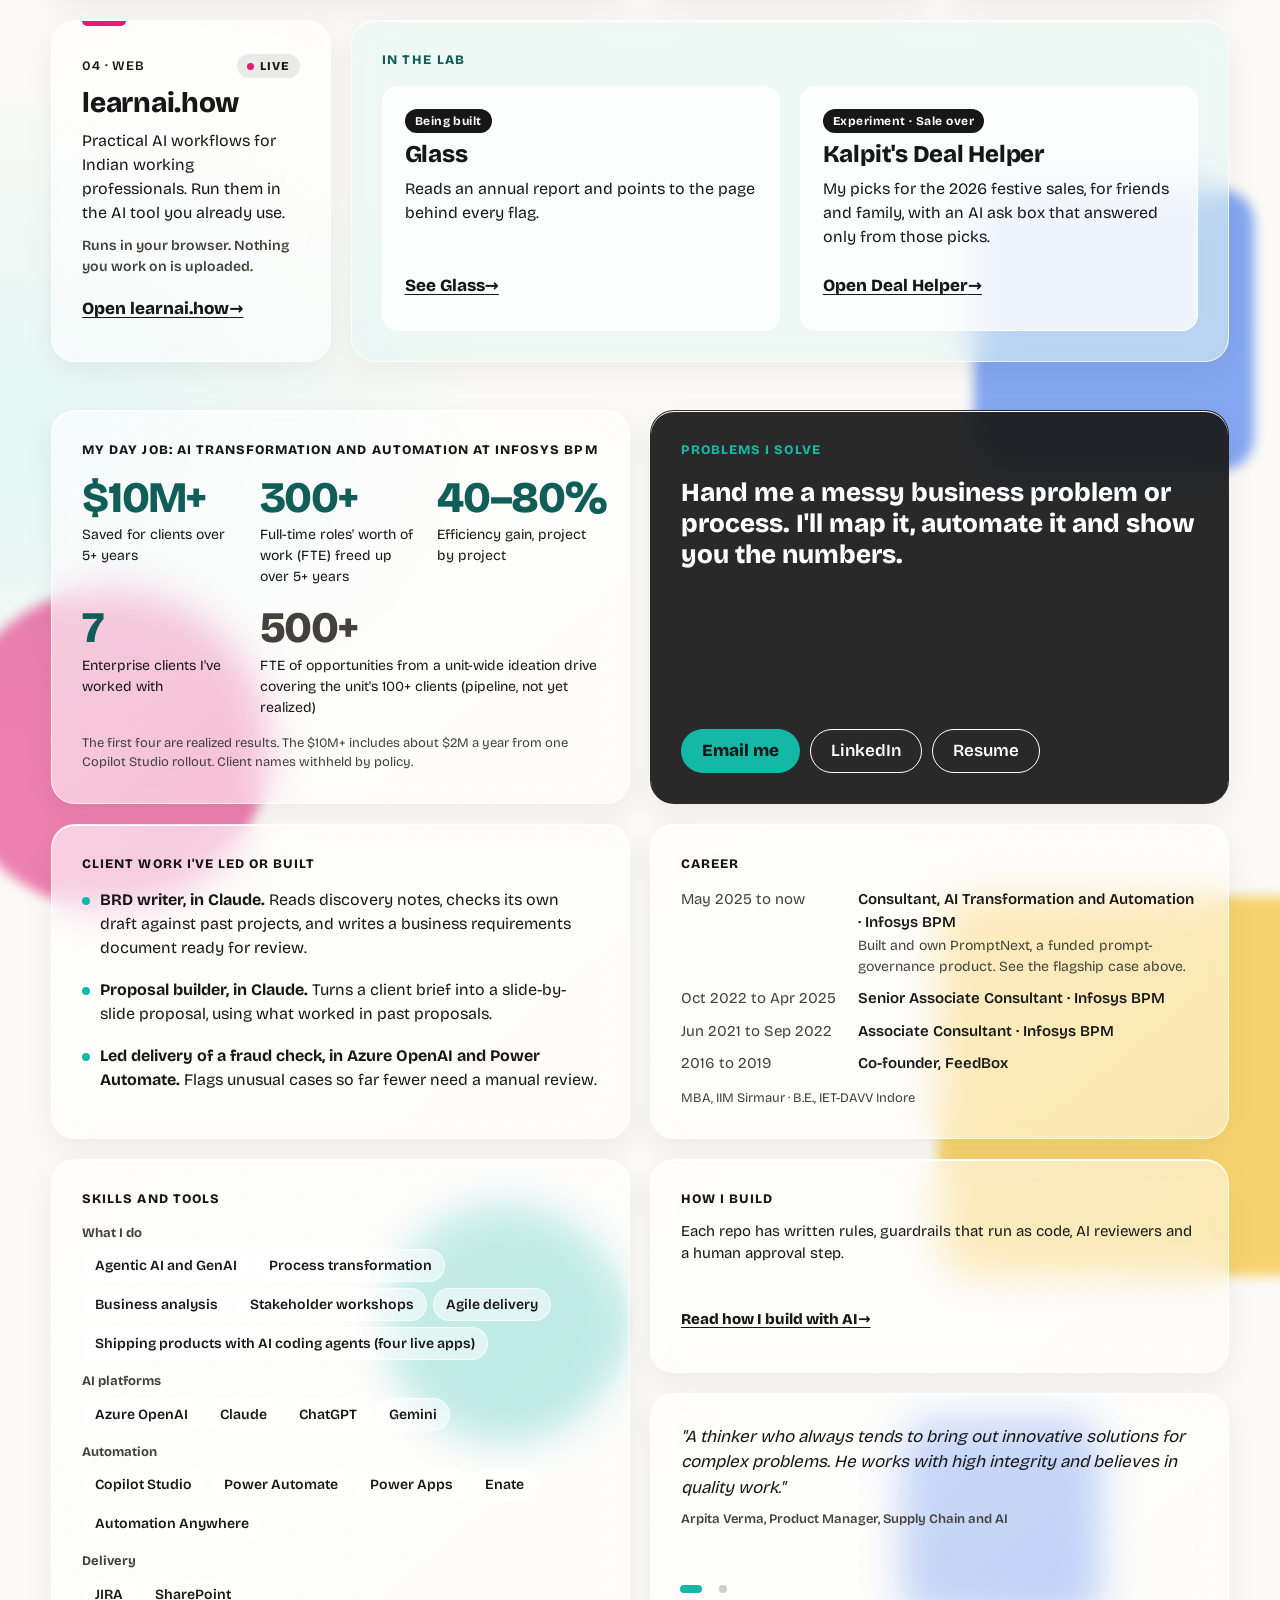
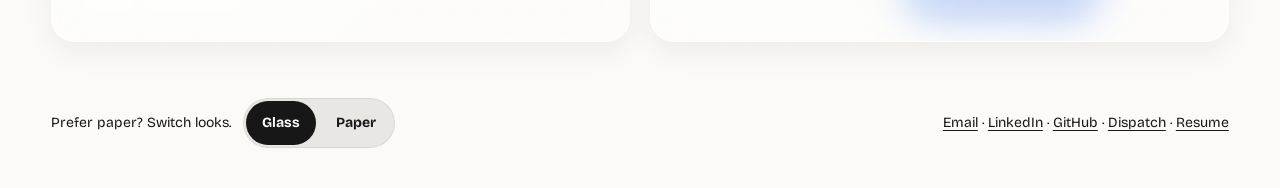
==== commit d2a6c626: "Deploy static site (2026-11-21T14:08:51Z)" ====
--- a/index.html
+++ b/index.html
@@ -1,27 +1,40 @@
 <!DOCTYPE html>
-<html lang="en">
+<html lang="en" data-look="glass">
 <head>
   <meta charset="UTF-8" />
   <meta name="viewport" content="width=device-width, initial-scale=1.0" />
-  <meta name="description" content="Kalpit Tiwari — AI Solutions Architect & Product Manager with 5+ years leading GenAI, agentic AI, and automation initiatives across financial services. 300+ FTE savings, $2M+ annualized impact." />
-  <title>Kalpit Tiwari | AI Solutions Architect & PM</title>
-  
-  <!-- Open Graph / Social SEO -->
-  <meta property="og:title" content="Kalpit Tiwari | AI Solutions Architect & PM" />
-  <meta property="og:description" content="Translating business ambiguity into scalable AI architectures and product roadmaps." />
+    <script>
+    (function () {
+      var d = document.documentElement;
+      d.classList.add('js');
+      try {
+        var q = new URLSearchParams(window.location.search).get('look');
+        var l = (q === 'paper' || q === 'glass') ? q : window.localStorage.getItem('kalpit-look');
+        if (l === 'paper') d.setAttribute('data-look', 'paper');
+      } catch (e) {}
+    })();
+  </script>
+  <meta name="description" content="Kalpit Tiwari, product builder and AI transformation consultant at Infosys BPM. Built PromptNext, a funded prompt-governance tool, plus free apps such as Saavdhan." />
+  <title>Kalpit Tiwari | AI product builder and transformation consultant</title>
+
+    <meta property="og:type" content="website" />
+  <meta property="og:site_name" content="Kalpit Tiwari" />
+  <meta property="og:title" content="Kalpit Tiwari | AI product builder and transformation consultant" />
+  <meta property="og:description" content="I turn AI opportunities into products that get funded and used." />
   <meta property="og:image" content="https://kalpit.me/social-preview.png" />
   <meta property="og:url" content="https://kalpit.me/" />
   <meta name="twitter:card" content="summary_large_image" />
   <link rel="canonical" href="https://kalpit.me/" />
   <link rel="icon" type="image/svg+xml" href="/favicon.svg" />
-  
-  <!-- JSON-LD Structured Data for SEO -->
+  <link rel="apple-touch-icon" href="/apple-touch-icon.png" />
+
   <script type="application/ld+json">
   {
     "@context": "https://schema.org",
     "@type": "Person",
     "name": "Kalpit Tiwari",
-    "jobTitle": "AI Solutions Architect & Product Manager",
+    "jobTitle": "Consultant, AI Transformation and Automation",
+    "worksFor": { "@type": "Organization", "name": "Infosys BPM" },
     "address": {
       "@type": "PostalAddress",
       "addressLocality": "Bengaluru",
@@ -34,366 +47,251 @@
     ]
   }
   </script>
-  
-  <!-- Fonts -->
-  <link rel="preconnect" href="https://fonts.googleapis.com">
-  <link rel="preconnect" href="https://fonts.gstatic.com" crossorigin>
-  <link href="https://fonts.googleapis.com/css2?family=Inter:wght@400;500;600;700&display=swap" rel="stylesheet">
-  
-  <!-- CSS -->
-  <script type="module" crossorigin src="/assets/main-nym3zWH5.js"></script>
-  <link rel="stylesheet" crossorigin href="/assets/main-Cm4zaJMw.css">
+
+    <link rel="preload" href="/fonts/bricolage-latin.woff2" as="font" type="font/woff2" crossorigin />
+
+  <script type="module" crossorigin src="/assets/main-CxOEK-5K.js"></script>
+  <link rel="modulepreload" crossorigin href="/assets/modulepreload-polyfill-k1SOxtMh.js">
+  <link rel="stylesheet" crossorigin href="/assets/main-CByuBYcR.css">
+  <link rel="stylesheet" crossorigin href="/assets/design-BvO2nQp7.css">
 </head>
 <body>
-
-  <!-- Dynamic mesh gradient background -->
-  <div class="mesh-bg">
-    <div class="mesh-blob blob-1"></div>
-    <div class="mesh-blob blob-2"></div>
-    <div class="mesh-blob blob-3"></div>
+  <a class="skip-link" href="#main">Skip to content</a>
+
+  <header class="site-header">
+    <a class="brand" href="/">Kalpit Tiwari</a>
+    <nav class="site-nav" aria-label="Main">
+      <a href="#apps">Products</a>
+      <a href="#work">Work</a>
+      <a href="/dispatch/">Dispatch</a>
+            <a href="/KalpitTiwari_Resume_AI_Transformation.pdf" target="_blank" rel="noopener">Resume</a>
+    </nav>
+    <fieldset class="look-switch look-switch--header">
+      <legend class="look-label">Look</legend>
+      <label><input type="radio" name="look-header" value="glass" checked /><span>Glass</span></label>
+      <label><input type="radio" name="look-header" value="paper" /><span>Paper</span></label>
+    </fieldset>
+    <button type="button" class="look-flip" aria-label="Switch to the Paper look">Paper</button>
+    <a class="btn btn-dark" href="mailto:tiwari.kalpit@gmail.com">Say namaste<span class="btn-arrow" aria-hidden="true"> →</span></a>
+  </header>
+
+  <main id="main">
+    <section class="hero" aria-labelledby="hero-title">
+      <div class="shape shape-sun" aria-hidden="true"></div>
+      <div class="shape shape-pink" aria-hidden="true"></div>
+      <p class="eyebrow">Product builder and AI transformation consultant at Infosys BPM. Bengaluru.</p>
+      <h1 id="hero-title">I turn AI opportunities into products that get funded and used.</h1>
+      <p class="hero-sub">By day I lead AI and automation transformation for capital-markets clients. I also build my own products: PromptNext, which has funding approved by Infosys BPM Technology Solutions Group leadership and is approved for a Financial Services-wide rollout, subject to client permission. I also make free apps anyone can use.</p>
+    </section>
+
+    <section id="flagship" class="flagship" aria-labelledby="flagship-title">
+      <div class="section-head">
+        <h2 id="flagship-title">Flagship product</h2>
+      </div>
+      <article class="card flagship-card">
+        <h3 class="flagship-name">PromptNext <span class="flagship-tag">Prompt governance for enterprise teams</span></h3>
+        <div class="flagship-grid">
+          <div class="flagship-block">
+            <h4>The problem</h4>
+            <p>Operations teams were writing ad-hoc prompts with no quality control, no reuse and no way to prove value.</p>
+          </div>
+          <div class="flagship-block">
+            <h4>What I did</h4>
+            <p>Sized the opportunity, wrote the business case and won funding on the strength of the proof of concept, approved by Infosys BPM Technology Solutions Group leadership. Then I built it end to end, with Claude as my build partner, and I own it today.</p>
+          </div>
+          <div class="flagship-block">
+            <h4>The product</h4>
+            <p>Every prompt moves from Draft to Reviewed to Certified, and only certified prompts enter the shared library. Users rate prompts, every use is tracked, and a dashboard shows hours saved, prompt reuse and how each team is doing.</p>
+          </div>
+          <div class="flagship-block">
+            <h4>Where it stands</h4>
+            <ul class="flagship-status">
+              <li><span class="status status--done">In use</span> 300+ users across 7 teams in its first month after launch.</li>
+              <li><span class="status status--next">Next</span> Approved for rollout across the Financial Services unit, subject to client permission.</li>
+            </ul>
+          </div>
+        </div>
+      </article>
+    </section>
+
+    <section id="apps" class="apps" aria-labelledby="apps-title">
+      <div class="shape shape-green" aria-hidden="true"></div>
+      <div class="shape shape-blue" aria-hidden="true"></div>
+      <div class="section-head">
+        <h2 id="apps-title">Products I shipped</h2>
+        <a class="release-chip" href="#app-saavdhan"><span class="dot" aria-hidden="true"></span>Latest release: Saavdhan v0.7.0</a>
+        <p class="paper-only-note">A tick means a check runs on every build.</p>
+      </div>
+
+      <div class="apps-grid">
+        <article id="app-saavdhan" class="card app app--saavdhan">
+          <p class="app-meta"><span>01 · Android</span><span class="live live--green">Live</span></p>
+          <h3 class="app-name">Saavdhan <span lang="hi" class="hi">सावधान</span></h3>
+          <p class="app-line">Protects less tech-savvy parents from scam apps: finds them, explains the risk in Hindi or English, and walks them through removal step by step.</p>
+          <p class="app-note">Born when scam APKs reached my family's WhatsApp.</p>
+          <p class="app-proof app-proof--checked"><span class="tick" aria-hidden="true">✓</span> No internet permission. The build fails if one sneaks in. <a href="https://github.com/kalpitt/saavdhan/actions/workflows/ci.yml" target="_blank" rel="noopener">See the check</a></p>
+          <p class="app-tests"><a href="https://github.com/kalpitt/saavdhan/actions/workflows/ci.yml" target="_blank" rel="noopener">136 automated tests</a> run on every change.</p>
+          <a class="app-link" href="/saavdhan/">Open Saavdhan<span aria-hidden="true"> →</span></a>
+        </article>
+
+        <article class="card app app--vivotype">
+          <p class="app-meta"><span>02 · macOS</span><span class="live live--blue">Live</span></p>
+          <h3 class="app-name">VivoType</h3>
+          <p class="app-line">Near-instant, private dictation for Mac. Let go of the key and the text is already there. Say "500 rupees" and it types ₹500.</p>
+          <p class="app-proof">Dictation runs on your Mac. Your voice never leaves it.</p>
+          <p class="app-tests"><a href="https://github.com/kalpitt/VivoType/actions/workflows/test.yml" target="_blank" rel="noopener">265 automated tests</a> run on every change.</p>
+          <a class="app-link" href="/vivotype/">Open VivoType<span aria-hidden="true"> →</span></a>
+        </article>
+
+        <article class="card app app--switchkarle">
+          <p class="app-meta"><span>03 · Web</span><span class="live live--ink">Live</span></p>
+          <h3 class="app-name">Switch Karle</h3>
+          <p class="app-line">Helps you change jobs in India: in-hand pay from a CTC offer, notice-period buyout, gratuity and the resignation letter.</p>
+          <p class="app-proof app-proof--checked"><span class="tick" aria-hidden="true">✓</span> Every pay and tax calculation is checked against hand-worked examples on every change. <a href="https://github.com/kalpitt/switch-karle/actions/workflows/ci.yml" target="_blank" rel="noopener">See the check</a></p>
+          <p class="app-tests"><a href="https://github.com/kalpitt/switch-karle/actions/workflows/ci.yml" target="_blank" rel="noopener">700+ automated tests</a> run on every change.</p>
+          <a class="app-link" href="https://switchkarle.fyi/" target="_blank" rel="noopener">Open Switch Karle<span aria-hidden="true"> →</span></a>
+        </article>
+
+        <article class="card app app--learnai">
+          <p class="app-meta"><span>04 · Web</span><span class="live live--red">Live</span></p>
+          <h3 class="app-name">learnai.how</h3>
+          <p class="app-line">Practical AI workflows for Indian working professionals. Run them in the AI tool you already use.</p>
+          <p class="app-proof">Runs in your browser. Nothing you work on is uploaded.</p>
+          <a class="app-link" href="/learnai/">Open learnai.how<span aria-hidden="true"> →</span></a>
+        </article>
+
+        <article class="card lab">
+          <h3 class="lab-title">In the lab</h3>
+          <div class="lab-items">
+            <div class="lab-item">
+              <p class="lab-status">Being built</p>
+              <h4 class="lab-name">Glass</h4>
+              <p class="lab-line">Reads an annual report and points to the page behind every flag.</p>
+              <a class="app-link" href="/flagship/">See Glass<span aria-hidden="true"> →</span></a>
+            </div>
+            <div class="lab-item">
+              <p class="lab-status">Experiment · Sale over</p>
+              <h4 class="lab-name">Kalpit's Deal Helper</h4>
+              <p class="lab-line">My picks for the 2026 festive sales, for friends and family, with an AI ask box that answered only from those picks.</p>
+              <a class="app-link" href="/BBD/">Open Deal Helper<span aria-hidden="true"> →</span></a>
+            </div>
+          </div>
+        </article>
+      </div>
+    </section>
+
+    <section id="work" class="work" aria-labelledby="work-title">
+      <h2 id="work-title" class="visually-hidden">Work</h2>
+      <div class="shape shape-w-pink" aria-hidden="true"></div>
+      <div class="shape shape-w-sun" aria-hidden="true"></div>
+      <div class="shape shape-w-green" aria-hidden="true"></div>
+      <div class="shape shape-w-blue" aria-hidden="true"></div>
+      <div class="work-grid">
+        <div class="card dayjob">
+          <h3 class="card-label">My day job: AI Transformation and Automation at Infosys BPM</h3>
+          <dl class="stats">
+            <div><dt>Saved for clients over 5+ years</dt><dd>$10M+</dd></div>
+            <div><dt>Full-time roles' worth of work (FTE) freed up over 5+ years</dt><dd>300+</dd></div>
+            <div><dt>Efficiency gain, project by project</dt><dd>40–80%</dd></div>
+            <div><dt>Enterprise clients I've worked with</dt><dd>7</dd></div>
+            <div class="stat--pipeline"><dt>FTE of opportunities from a unit-wide ideation drive covering the unit's 100+ clients (pipeline, not yet realized)</dt><dd>500+</dd></div>
+          </dl>
+          <p class="small">The first four are realized results. The $10M+ includes about $2M a year from one Copilot Studio rollout. Client names withheld by policy.</p>
+        </div>
+
+        <div class="card pitch">
+          <h3 class="card-label card-label--accent">Problems I solve</h3>
+          <p class="pitch-line">Hand me a messy business problem or process. I'll map it, automate it and show you the numbers.</p>
+          <div class="pitch-actions">
+            <a class="btn btn-accent" href="mailto:tiwari.kalpit@gmail.com">Email me</a>
+            <a class="btn btn-ghost" href="https://linkedin.com/in/kalpitt" target="_blank" rel="noopener">LinkedIn</a>
+            <a class="btn btn-ghost" href="/KalpitTiwari_Resume_AI_Transformation.pdf" target="_blank" rel="noopener">Resume</a>
+          </div>
+        </div>
+
+        <div class="card builds">
+          <h3 class="card-label">Client work I've led or built</h3>
+          <ul class="usecases">
+            <li><strong>BRD writer, in Claude.</strong> Reads discovery notes, checks its own draft against past projects, and writes a business requirements document ready for review.</li>
+            <li><strong>Proposal builder, in Claude.</strong> Turns a client brief into a slide-by-slide proposal, using what worked in past proposals.</li>
+            <li><strong>Led delivery of a fraud check, in Azure OpenAI and Power Automate.</strong> Flags unusual cases so far fewer need a manual review.</li>
+          </ul>
+        </div>
+
+        <div class="card career">
+          <h3 class="card-label">Career</h3>
+          <ol class="timeline">
+            <li><span class="when">May 2025 to now</span><span class="what">Consultant, AI Transformation and Automation · Infosys BPM<span class="what-note">Built and own PromptNext, a funded prompt-governance product. See the flagship case above.</span></span></li>
+            <li><span class="when">Oct 2022 to Apr 2025</span><span class="what">Senior Associate Consultant · Infosys BPM</span></li>
+            <li><span class="when">Jun 2021 to Sep 2022</span><span class="what">Associate Consultant · Infosys BPM</span></li>
+            <li><span class="when">2016 to 2019</span><span class="what">Co-founder, FeedBox</span></li>
+          </ol>
+          <p class="small">MBA, IIM Sirmaur · B.E., IET-DAVV Indore</p>
+        </div>
+
+        <div class="card skills">
+          <h3 class="card-label">Skills and tools</h3>
+          <dl class="skill-groups">
+            <div><dt>What I do</dt><dd><ul class="pills"><li>Agentic AI and GenAI</li><li>Process transformation</li><li>Business analysis</li><li>Stakeholder workshops</li><li>Agile delivery</li><li>Shipping products with AI coding agents (four live apps)</li></ul></dd></div>
+            <div><dt>AI platforms</dt><dd><ul class="pills"><li>Azure OpenAI</li><li>Claude</li><li>ChatGPT</li><li>Gemini</li></ul></dd></div>
+            <div><dt>Automation</dt><dd><ul class="pills"><li>Copilot Studio</li><li>Power Automate</li><li>Power Apps</li><li>Enate</li><li>Automation Anywhere</li></ul></dd></div>
+            <div><dt>Delivery</dt><dd><ul class="pills"><li>JIRA</li><li>SharePoint</li></ul></dd></div>
+          </dl>
+        </div>
+
+
+        <div class="card practice">
+          <h3 class="card-label">How I build</h3>
+          <p>Each repo has written rules, guardrails that run as code, AI reviewers and a human approval step.</p>
+          <a class="app-link" href="/systems/">Read how I build with AI<span aria-hidden="true"> →</span></a>
+        </div>
+
+        <section class="card quotes" aria-roledescription="carousel" aria-label="What people say">
+          <div class="q-track">
+            <figure class="q-slide is-on" aria-roledescription="slide" aria-label="1 of 2">
+              <blockquote>"A thinker who always tends to bring out innovative solutions for complex problems. He works with high integrity and believes in quality work."</blockquote>
+              <figcaption>Arpita Verma, Product Manager, Supply Chain and AI</figcaption>
+            </figure>
+            <figure class="q-slide" aria-roledescription="slide" aria-label="2 of 2">
+              <blockquote>"Highly dedicated and disciplined… exhibited excellent organizing and leadership skills. A valuable asset to the growth and development of any organization."</blockquote>
+              <figcaption>Dr. Sanjay Singh, Author and Professor</figcaption>
+            </figure>
+          </div>
+          <div class="q-dots" role="group" aria-label="Choose a quote">
+            <button type="button" class="q-dot" aria-label="Quote 1 of 2" aria-current="true"></button>
+            <button type="button" class="q-dot" aria-label="Quote 2 of 2"></button>
+          </div>
+        </section>
+      </div>
+    </section>
+  </main>
+
+  <footer class="site-footer">
+    <div class="footer-look">
+      <p>Prefer paper? Switch looks.</p>
+      <fieldset class="look-switch look-switch--footer">
+        <legend class="look-label">Look</legend>
+        <label><input type="radio" name="look-footer" value="glass" checked /><span>Glass</span></label>
+        <label><input type="radio" name="look-footer" value="paper" /><span>Paper</span></label>
+      </fieldset>
+    </div>
+    <p class="footer-links">
+      <a href="mailto:tiwari.kalpit@gmail.com">Email</a> ·
+      <a href="https://linkedin.com/in/kalpitt" target="_blank" rel="noopener">LinkedIn</a> ·
+      <a href="https://github.com/kalpitt" target="_blank" rel="noopener">GitHub</a> ·
+      <a href="/dispatch/">Dispatch</a> ·
+      <a href="/KalpitTiwari_Resume_AI_Transformation.pdf" target="_blank" rel="noopener">Resume</a>
+    </p>
+  </footer>
+
+    <div class="look-toast" id="look-toast" role="status" aria-live="polite" hidden>
+    <span class="t-blob b1" aria-hidden="true"></span><span class="t-blob b2" aria-hidden="true"></span><span class="t-blob b3" aria-hidden="true"></span>
+    <span class="t-thumb" aria-hidden="true"><i></i><i></i><i></i></span>
+    <div class="t-text"><p class="t-title"></p><p class="t-sub"></p></div>
+    <button class="t-try" type="button"></button>
+    <button class="t-x" type="button" aria-label="Dismiss">×</button>
+    <span class="t-bar" aria-hidden="true"></span>
   </div>
 
-  <div class="app-container">
-    <header class="app-header">
-      <div class="logo">Kalpit Tiwari</div>
-      <div class="status-indicator">
-        <span class="dot"></span> Open to Opportunities
-      </div>
-    </header>
-
-    <main class="bento-grid">
-      
-      <!-- Hero / Identity Card -->
-      <div class="bento-card hero-card bento-span-2">
-        <div class="card-content">
-          <div class="meta-tag label-caps">Bengaluru, India</div>
-          <h1 class="h1">Kalpit Tiwari</h1>
-          <h2 class="h3 gradient-text mt-2">AI Solutions Architect &amp; Product Manager — Building AI that shows its work.</h2>
-          <p class="body-md text-secondary mt-4" style="max-width: 90%;">
-            5+ years leading GenAI, agentic AI, and automation initiatives across financial services and enterprise clients. MBA from IIM Sirmaur. CBAP certified. I bridge the gap between business strategy, technical architecture, and user adoption to deliver production AI systems — generating 300+ FTE savings and $2M+ annualized impact.
-          </p>
-        </div>
-      </div>
-
-      <!-- Proof, Not Promises -->
-      <div class="bento-card bento-span-2">
-        <div class="card-content">
-          <h3 class="label-caps mb-4 text-secondary">Proof, Not Promises</h3>
-          <div class="receipt-row">
-            <span class="receipt"><b>400+ unit tests</b> across four repos <span class="arrow">&rarr;</span> <a href="https://github.com/kalpitt/saavdhan/actions/workflows/ci.yml" target="_blank" rel="noopener">CI</a></span>
-            <span class="receipt"><b>25+ architecture decision records</b> <span class="arrow">&rarr;</span> <a href="https://github.com/kalpitt/saavdhan/tree/main/docs/decisions" target="_blank" rel="noopener">ADRs</a></span>
-            <span class="receipt"><b>0 INTERNET permissions</b> in Saavdhan <span class="arrow">&rarr;</span> <a href="https://github.com/kalpitt/saavdhan/actions/workflows/ci.yml" target="_blank" rel="noopener">manifest check</a></span>
-            <span class="receipt"><b>Signed releases</b>: Saavdhan v0.7.0 &middot; VivoType beta <span class="arrow">&rarr;</span> <a href="https://github.com/kalpitt/saavdhan/releases" target="_blank" rel="noopener">GitHub</a></span>
-          </div>
-          <p class="tiny-caption">// every number above links to its public proof</p>
-        </div>
-      </div>
-
-      <!-- Areas of Expertise -->
-      <div class="bento-card status-card">
-        <div class="card-content">
-          <h3 class="label-caps mb-4 text-secondary">Areas of Expertise</h3>
-          <ul class="tech-list">
-            <li>Agentic AI & GenAI</li>
-            <li>Process Transformation</li>
-            <li>Business Analysis</li>
-            <li>Stakeholder Workshops</li>
-            <li>Agile Delivery</li>
-          </ul>
-        </div>
-      </div>
-
-      <!-- The Approach -->
-      <div class="bento-card about-card bento-row-span-2">
-        <div class="card-content flex-col">
-          <h3 class="label-caps mb-4 text-secondary">The Approach</h3>
-          <p class="body-md" style="line-height: 1.6;">
-            <strong>Product Strategy:</strong> Translating ambiguous operational bottlenecks into clear product roadmaps and ROI-driven business cases that align stakeholders.
-          </p>
-          <p class="body-md mt-4" style="line-height: 1.6;">
-            <strong>Solution Architecture:</strong> Designing secure, scalable agentic workflows and multi-step reasoning systems using Claude, Azure OpenAI, Copilot Studio, and RPA frameworks.
-          </p>
-          <p class="body-md mt-4" style="line-height: 1.6;">
-            <strong>Agile Delivery:</strong> Leading cross-functional engineering and product teams to deploy production-grade AI solutions that drive measurable efficiency gains.
-          </p>
-          <p class="body-md mt-auto pt-4 text-secondary font-semibold">
-            Less experimentation. More production.
-          </p>
-        </div>
-      </div>
-
-      <!-- Impact Metrics -->
-      <div class="bento-card metrics-card bento-span-2">
-        <div class="card-content">
-          <h3 class="label-caps mb-4 text-secondary">Impact Delivered for Clients</h3>
-          <div class="metrics-grid">
-            <div class="metric-item">
-              <span class="metric-value gradient-text" data-target="2" data-prefix="$" data-suffix="M+">$0</span>
-              <span class="metric-label label-caps text-secondary">Annualized Savings</span>
-            </div>
-            <div class="metric-item">
-              <span class="metric-value gradient-text" data-target="300" data-suffix="+">0</span>
-              <span class="metric-label label-caps text-secondary">FTE Savings Delivered</span>
-            </div>
-            <div class="metric-item">
-              <span class="metric-value gradient-text" data-target="80" data-suffix="%">0</span>
-              <span class="metric-label label-caps text-secondary">Efficiency Gains</span>
-            </div>
-            <div class="metric-item">
-              <span class="metric-value gradient-text" data-target="500" data-suffix="+">0</span>
-              <span class="metric-label label-caps text-secondary">FTE Pipeline Built</span>
-            </div>
-            <div class="metric-item">
-              <span class="metric-value gradient-text" data-target="10" data-suffix="+">0</span>
-              <span class="metric-label label-caps text-secondary">Transformation Initiatives</span>
-            </div>
-            <div class="metric-item">
-              <span class="metric-value gradient-text" data-target="7" data-suffix="">0</span>
-              <span class="metric-label label-caps text-secondary">Enterprise Clients</span>
-            </div>
-          </div>
-          <p class="tiny-caption">Aggregates across engagements; client names withheld by policy.</p>
-        </div>
-      </div>
-
-      <!-- Tech Stack -->
-      <div class="bento-card stack-card">
-        <div class="card-content">
-          <h3 class="label-caps mb-4 text-secondary">Tech Stack</h3>
-          <div class="tech-pills">
-            <div style="width: 100%; margin-bottom: 0.5rem;"><span class="label-caps text-secondary" style="font-size: 0.65rem;">LLMs & Frameworks</span></div>
-            <span class="tech-pill">Azure OpenAI</span>
-            <span class="tech-pill">Claude</span>
-            <span class="tech-pill">ChatGPT</span>
-            <span class="tech-pill">Gemini</span>
-            <div style="width: 100%; margin-top: 0.5rem; margin-bottom: 0.5rem;"><span class="label-caps text-secondary" style="font-size: 0.65rem;">Agentic & Automation</span></div>
-            <span class="tech-pill">Copilot Studio</span>
-            <span class="tech-pill">Power Automate</span>
-            <span class="tech-pill">Enate</span>
-            <span class="tech-pill">Automation Anywhere</span>
-            <div style="width: 100%; margin-top: 0.5rem; margin-bottom: 0.5rem;"><span class="label-caps text-secondary" style="font-size: 0.65rem;">Delivery & Operations</span></div>
-            <span class="tech-pill">Power BI</span>
-            <span class="tech-pill">JIRA</span>
-            <span class="tech-pill">SharePoint</span>
-          </div>
-        </div>
-      </div>
-
-      <!-- Professional Experience -->
-      <div class="bento-card experience-card bento-span-2">
-        <div class="card-content">
-          <h3 class="label-caps mb-6 text-secondary">Professional Experience</h3>
-          <div class="timeline-simple">
-            <div class="timeline-item">
-              <span class="label-caps text-secondary">May 2025 - Present</span>
-              <p class="body-md font-semibold mt-1">Consultant - AI Transformation & Automation · Infosys BPM</p>
-              <p class="label-caps text-secondary mt-1" style="font-size: 0.7rem;">Architecting agentic AI & GenAI solutions; ~$2M annualized savings via Copilot Studio</p>
-            </div>
-            <div class="timeline-item">
-              <span class="label-caps text-secondary">Oct 2022 - Apr 2025</span>
-              <p class="body-md font-semibold mt-1">Senior Associate Consultant · Infosys BPM</p>
-              <p class="label-caps text-secondary mt-1" style="font-size: 0.7rem;">Directed enterprise workflow transformations; 500+ FTE pipeline across 100+ clients</p>
-            </div>
-            <div class="timeline-item">
-              <span class="label-caps text-secondary">Jun 2021 - Sep 2022</span>
-              <p class="body-md font-semibold mt-1">Associate Consultant · Infosys BPM</p>
-              <p class="label-caps text-secondary mt-1" style="font-size: 0.7rem;">First Enate Product Consultant in team; 65 FTE savings via RPA</p>
-            </div>
-            <div class="timeline-item">
-              <span class="label-caps text-secondary">2016 - 2019</span>
-              <p class="body-md font-semibold mt-1">Co-Founder, FeedBox</p>
-              <p class="label-caps text-secondary mt-1" style="font-size: 0.7rem;">5M+ engagements, 8-member team, INR 15L first-year revenue</p>
-            </div>
-          </div>
-        </div>
-      </div>
-
-      <!-- Education & Credentials -->
-      <div class="bento-card education-card">
-        <div class="card-content flex-col">
-          <h3 class="label-caps mb-4 text-secondary">Education</h3>
-          <div class="edu-item">
-            <p class="body-md font-semibold">IIM Sirmaur</p>
-            <p class="label-caps text-secondary mt-1">MBA · Marketing & Analytics</p>
-            <p class="label-caps text-secondary" style="font-size: 0.65rem;">2019 — 2021</p>
-          </div>
-          <div class="edu-item mt-4">
-            <p class="body-md font-semibold">IET-DAVV, Indore</p>
-            <p class="label-caps text-secondary mt-1">B.E. · Electronics & Telecom</p>
-            <p class="label-caps text-secondary" style="font-size: 0.65rem;">2014 — 2018</p>
-          </div>
-          <div class="edu-credentials mt-auto pt-4">
-            <span class="credential-badge">CBAP</span>
-            <span class="credential-badge">Six Sigma</span>
-            <span class="credential-badge">Celonis</span>
-          </div>
-        </div>
-      </div>
-
-      <!-- Enterprise AI Use Cases -->
-      <div class="bento-card work-card bento-span-2">
-        <div class="card-content">
-          <h3 class="label-caps mb-4 text-secondary">Enterprise AI Use Cases</h3>
-          <div class="work-grid">
-            <div class="work-item" style="cursor: default;">
-              <div class="work-icon">
-                <svg width="24" height="24" viewBox="0 0 24 24" fill="none" stroke="currentColor" stroke-width="2" stroke-linecap="round" stroke-linejoin="round"><path d="M14 2H6a2 2 0 0 0-2 2v16a2 2 0 0 0 2 2h12a2 2 0 0 0 2-2V8z"></path><polyline points="14 2 14 8 20 8"></polyline><line x1="16" y1="13" x2="8" y2="13"></line><line x1="16" y1="17" x2="8" y2="17"></line><polyline points="10 9 9 9 8 9"></polyline></svg>
-              </div>
-              <div class="work-details">
-                <h4>Multi-Step BRD Generator (Claude)</h4>
-                <p class="body-md text-secondary mt-1" style="font-size: 0.85rem; line-height: 1.4;">Agentic workflow that ingests discovery notes, self-reviews, and cross-references historical data to auto-generate review-ready BRDs.</p>
-              </div>
-            </div>
-            <div class="work-item" style="cursor: default;">
-              <div class="work-icon">
-                <svg width="24" height="24" viewBox="0 0 24 24" fill="none" stroke="currentColor" stroke-width="2" stroke-linecap="round" stroke-linejoin="round"><rect x="2" y="3" width="20" height="14" rx="2" ry="2"></rect><line x1="8" y1="21" x2="16" y2="21"></line><line x1="12" y1="17" x2="12" y2="21"></line></svg>
-              </div>
-              <div class="work-details">
-                <h4>Strategic Proposal Generator</h4>
-                <p class="body-md text-secondary mt-1" style="font-size: 0.85rem; line-height: 1.4;">Claude skill trained on McKinsey principles and historical data to step-by-step generate highly effective PPT proposals.</p>
-              </div>
-            </div>
-            <div class="work-item" style="cursor: default;">
-              <div class="work-icon">
-                <svg width="24" height="24" viewBox="0 0 24 24" fill="none" stroke="currentColor" stroke-width="2" stroke-linecap="round" stroke-linejoin="round"><path d="M12 22s8-4 8-10V5l-8-3-8 3v7c0 6 8 10 8 10z"></path></svg>
-              </div>
-              <div class="work-details">
-                <h4>AI Fraud Analysis Engine</h4>
-                <p class="body-md text-secondary mt-1" style="font-size: 0.85rem; line-height: 1.4;">Automated anomaly detection combining Azure OpenAI and Power Automate to drastically reduce processing time and manual reviews.</p>
-              </div>
-            </div>
-          </div>
-        </div>
-      </div>
-
-      <!-- Flagship Project -->
-      <div class="bento-card work-card bento-span-2">
-        <div class="card-content flex-col">
-          <h3 class="label-caps mb-4 text-secondary">Flagship Project &middot; <span class="codename">PROJECT GLASS</span> — working codename</h3>
-          <h4 class="h3">A glass-box AI analyst for financial red flags</h4>
-          <p class="body-md text-secondary mt-2" style="line-height: 1.5;">
-            Reads a listed company's annual report and produces ranked, cited, severity-and-confidence-scored
-            red flags. Deterministic math in code, LLM only for language — every number must trace back to its
-            source. Shipped as a native macOS app, backed by a 208-test suite and an eval harness.
-          </p>
-          <div class="receipt-row mt-4">
-            <span class="receipt"><b>208/208 tests</b> — private repo, walkthrough on request</span>
-            <span class="receipt"><b>100% gold-set metric accuracy</b> — eval harness</span>
-          </div>
-          <div class="mt-auto pt-4">
-            <a href="/flagship/" class="btn-primary">Read the Case Study</a>
-          </div>
-        </div>
-      </div>
-
-      <!-- How I Engineer With AI -->
-      <div class="bento-card work-card bento-span-2">
-        <div class="card-content flex-col">
-          <h3 class="label-caps mb-4 text-secondary">The Practice</h3>
-          <h4 class="h3">How I engineer with AI</h4>
-          <p class="body-md text-secondary mt-2" style="line-height: 1.5;">
-            The operating system behind these projects: a written constitution per repo, guardrails enforced
-            as code, specialist AI reviewer agents, living project memory, decision records, and autonomous
-            loops with human approval gates. AI engineering as a discipline, not a chat.
-          </p>
-          <div class="mt-auto pt-4">
-            <a href="/systems/" class="btn-primary">Read the Systems Note</a>
-          </div>
-        </div>
-      </div>
-
-      <!-- The Lab -->
-      <div class="bento-card work-card bento-span-2">
-        <div class="card-content">
-          <h3 class="label-caps mb-4 text-secondary">The Lab — Independent Products</h3>
-          <div class="work-grid">
-            <a href="/learnai/" class="work-item">
-              <span class="lab-dot lab-dot-learnai" aria-hidden="true"></span>
-              <div class="work-icon">
-                <img src="/icons/learnai-favicon.svg" alt="LearnAI.how" class="project-logo" />
-              </div>
-              <div class="work-details">
-                <h4>LearnAI.how</h4>
-                <p class="label-caps text-secondary">The Indian AI Workday Lab</p>
-              </div>
-            </a>
-            <a href="/saavdhan/" class="work-item">
-              <span class="lab-dot lab-dot-saavdhan" aria-hidden="true"></span>
-              <div class="work-icon">
-                <img src="/icons/saavdhan-icon.svg" alt="Saavdhan" class="project-logo" />
-              </div>
-              <div class="work-details">
-                <h4>Saavdhan</h4>
-                <p class="label-caps text-secondary">Free offline anti-scam app for Android</p>
-              </div>
-            </a>
-            <a href="/vivotype/" class="work-item">
-              <span class="lab-dot lab-dot-vivotype" aria-hidden="true"></span>
-              <div class="work-icon">
-                <svg width="24" height="24" viewBox="0 0 24 24" fill="none" stroke="currentColor" stroke-width="2" stroke-linecap="round" stroke-linejoin="round"><path d="M12 2a3 3 0 0 0-3 3v7a3 3 0 0 0 6 0V5a3 3 0 0 0-3-3Z"></path><path d="M19 10v2a7 7 0 0 1-14 0v-2"></path><line x1="12" x2="12" y1="19" y2="22"></line></svg>
-              </div>
-              <div class="work-details">
-                <h4>VivoType</h4>
-                <p class="label-caps text-secondary">Fully offline, fast voice-to-type macOS app</p>
-              </div>
-            </a>
-          </div>
-        </div>
-      </div>
-      <!-- Social Proof / Testimonials -->
-      <div class="bento-card testimonials-card bento-span-2">
-        <div class="card-content">
-          <h3 class="label-caps mb-4 text-secondary">Recommendations</h3>
-          <div class="testimonials-grid">
-            <div class="testimonial-item">
-              <p class="body-md italic" style="line-height: 1.5;">"A thinker who always tends to bring out innovative solutions for complex problems. He works with high integrity and believes in quality work."</p>
-              <div class="testimonial-author mt-3">
-                <p class="font-semibold body-md">Arpita Verma</p>
-                <p class="label-caps text-secondary mt-1">Product Manager – Supply Chain & AI</p>
-              </div>
-            </div>
-            <div class="testimonial-item">
-              <p class="body-md italic" style="line-height: 1.5;">"Highly dedicated and disciplined... exhibited excellent organizing and leadership skills. A valuable asset to the growth and development of any organization."</p>
-              <div class="testimonial-author mt-3">
-                <p class="font-semibold body-md">Dr. Sanjay Singh</p>
-                <p class="label-caps text-secondary mt-1">Author & Professor</p>
-              </div>
-            </div>
-          </div>
-        </div>
-      </div>
-
-      <!-- Let's Connect -->
-      <div class="bento-card connect-card">
-        <div class="card-content flex-col justify-center items-center text-center">
-          <h3 class="label-caps mb-2 text-secondary">Let's Connect</h3>
-          <a href="mailto:tiwari.kalpit@gmail.com" class="btn-primary mt-3">Get in Touch</a>
-          <div class="social-links mt-5">
-            <a href="https://linkedin.com/in/kalpitt" target="_blank" rel="noopener">LinkedIn</a>
-            <a href="https://github.com/kalpitt" target="_blank" rel="noopener">GitHub</a>
-          </div>
-        </div>
-      </div>
-
-      <!-- Resume -->
-      <div class="bento-card resume-card">
-        <div class="card-content flex-col justify-center items-center text-center">
-          <h3 class="label-caps mb-2 text-secondary">Resume</h3>
-          <a href="/KalpitTiwari_Resume_AI_Transformation.pdf" target="_blank" rel="noopener" class="download-link mt-2" title="Download Resume">
-            📄
-          </a>
-          <p class="label-caps text-secondary mt-3">Download Resume</p>
-        </div>
-      </div>
-
-    </main>
-
-    <footer class="eco-footer">
-      <p>More from the lab: <a href="/flagship/">Project Glass</a> &middot; <a href="/saavdhan/">Saavdhan</a> &middot; <a href="/vivotype/">VivoType</a> &middot; <a href="/learnai/">learnai.how</a> &middot; <a href="/systems/">The practice</a></p>
-      <p>Every claim on this site links to its proof.</p>
-    </footer>
-  </div>
-
-  <!-- Scripts -->
 </body>
 </html>
--- a/assets/main-CByuBYcR.css
+++ b/assets/main-CByuBYcR.css
@@ -0,0 +1 @@
+@font-face{font-family:Bricolage Grotesque;src:url(/fonts/bricolage-latin.woff2)format("woff2");font-weight:200 800;font-display:swap}@font-face{font-family:Space Mono;src:url(/fonts/spacemono-700-latin.woff2)format("woff2");font-weight:700;font-display:swap}@font-face{font-family:Caveat;src:url(/fonts/caveat-600-latin.woff2)format("woff2");font-weight:600;font-display:swap}:root{--ink:var(--color-home-ink);--muted:var(--color-home-muted);--page:var(--color-home-page);--white:var(--color-home-white);--sun:var(--color-home-marigold);--pink:var(--color-home-pink);--green:var(--color-home-green);--blue:var(--color-home-blue);--proof:var(--color-home-proof);--proof-bg:var(--color-home-proof-bg);--rust:var(--color-home-rust);--rose:var(--color-home-rose);--sans:var(--font-home-body), system-ui, -apple-system, "Segoe UI", sans-serif;--mono:var(--font-paper-mono), ui-monospace, monospace;--hand:var(--font-paper-hand), cursive;--gap:20px;--pad:clamp(16px, 4vw, 64px);--theme:var(--color-home-theme);--theme-soft:var(--color-home-theme-soft);--theme-ink:var(--color-home-theme-ink);--card-bg:linear-gradient(140deg, var(--color-bento-card-top), var(--color-bento-card-bottom));--card-border:1px solid var(--color-bento-rim);--card-radius:var(--radius-bento-card);--card-shadow:inset 0 1px 0 var(--white), 0 10px 30px var(--color-bento-shadow);--card-blur:blur(18px);--pill:var(--radius-glass-pill)}*{box-sizing:border-box}html{scroll-behavior:smooth}@media (prefers-reduced-motion:reduce){html{scroll-behavior:auto}}body{font-family:var(--sans);font-size:var(--text-home-body);color:var(--ink);background:var(--page);margin:0;line-height:1.5;overflow-x:hidden}a{color:var(--ink);text-underline-offset:3px}a:hover{color:var(--rose)}h1,h2,h3,p,figure,blockquote,dl,dd,ol{margin:0}:where(a,button,input,summary):focus-visible{outline:3px solid var(--ink);outline-offset:2px;box-shadow:0 0 0 6px var(--white)}.visually-hidden{clip:rect(0 0 0 0);white-space:nowrap;width:1px;height:1px;position:absolute;overflow:hidden}.skip-link{background:var(--ink);color:var(--white);z-index:10;padding:10px 14px;position:absolute;top:-60px;left:12px}.skip-link:focus{color:var(--white);top:12px}.site-header{z-index:2;margin:24px var(--pad) 0;border-radius:var(--pill);background:linear-gradient(135deg, var(--color-glass-card-top), var(--color-glass-clear));border:var(--card-border);-webkit-backdrop-filter:blur(20px)saturate(160%);backdrop-filter:blur(20px)saturate(160%);box-shadow:inset 0 1px 0 var(--white), 0 10px 30px var(--color-glass-shadow);flex-wrap:wrap;align-items:center;gap:12px 18px;padding:8px 8px 8px 22px;display:flex;position:relative}.brand{letter-spacing:.02em;text-transform:uppercase;align-items:center;min-height:44px;margin-right:auto;font-size:19px;font-weight:800;text-decoration:none;display:inline-flex}.site-nav{gap:2px;font-size:15px;font-weight:600;display:flex}.site-nav a{align-items:center;min-height:44px;padding:0 12px;text-decoration:none;display:inline-flex}.btn{border-radius:var(--pill);border:1px solid #0000;justify-content:center;align-items:center;min-height:44px;padding:0 20px;font-weight:800;text-decoration:none;display:inline-flex}.btn-dark{background:var(--ink);color:var(--white)}.btn-arrow{margin-left:.3em}.btn-dark:hover{color:var(--sun)}.btn-accent{background:var(--sun);color:var(--ink)}.btn-accent:hover{color:var(--ink);background:var(--white)}.btn-ghost{color:var(--white);border-color:currentColor;font-weight:600}.btn-ghost:hover{color:var(--sun)}.look-flip{border:1px solid var(--color-glass-track);border-radius:var(--pill);background:var(--color-glass-track);min-height:44px;font:inherit;color:var(--ink);cursor:pointer;justify-content:center;align-items:center;padding:0 14px;font-size:14px;font-weight:700;display:none}.look-flip:focus-visible{outline:3px solid var(--ink);outline-offset:2px;box-shadow:0 0 0 6px var(--white)}[data-look=paper] .look-flip{border:2px solid var(--ink);background:0 0;border-radius:0}.look-switch{border:1px solid var(--color-glass-track);border-radius:var(--pill);background:var(--color-glass-track);align-items:center;gap:4px;min-inline-size:0;margin:0;padding:2px;display:none}.js .look-switch{display:inline-flex}.look-label{clip:rect(0 0 0 0);white-space:nowrap;width:1px;height:1px;padding:0;position:absolute;overflow:hidden}.look-switch label{cursor:pointer;position:relative}.look-switch input{opacity:0;cursor:pointer;margin:0;position:absolute;inset:0}.look-switch span{border-radius:var(--pill);border:2px solid #0000;align-items:center;min-height:44px;padding:0 14px;font-size:14px;font-weight:700;display:inline-flex}.look-switch input:checked+span{background:var(--ink);color:var(--white)}.look-switch input:focus-visible+span{outline:3px solid var(--ink);outline-offset:2px;box-shadow:0 0 0 6px var(--white)}@media (forced-colors:active){.look-switch span{border-color:canvastext}.look-switch input:checked+span{forced-color-adjust:none;color:highlighttext;background:highlight}}.hero,.apps,.work{position:relative;overflow-x:clip}.work-grid{z-index:1;position:relative}.shape{z-index:0;pointer-events:none;position:absolute}.shape-sun{aspect-ratio:1;background:var(--sun);border-radius:40px;width:min(42vw,520px);top:-40px;right:0}.shape-pink{aspect-ratio:1;background:var(--pink);border-radius:50%;width:min(22vw,260px);top:220px;right:min(30vw,380px)}.shape-green{aspect-ratio:1;background:var(--green);border-radius:50%;width:min(24vw,300px);top:40px;left:30%}.shape-blue{aspect-ratio:1;background:var(--blue);border-radius:32px;width:min(22vw,280px);bottom:-60px;right:2%}.shape-w-pink{aspect-ratio:1;background:var(--pink);border-radius:50%;width:min(26vw,320px);top:14%;left:-4%}.shape-w-sun{aspect-ratio:1;background:var(--sun);border-radius:40px;width:min(30vw,380px);top:38%;right:-3%}.shape-w-green{aspect-ratio:1;background:var(--green);border-radius:50%;width:min(20vw,240px);top:62%;left:30%}.shape-w-blue{aspect-ratio:1;background:var(--blue);border-radius:32px;width:min(16vw,200px);bottom:70px;right:14%}@media (prefers-reduced-motion:no-preference) and (width>=768px){@keyframes drift{0%,to{transform:translate(0)}50%{transform:translate(18px,-14px)}}.shape{will-change:transform;animation:14s ease-in-out drift}.shape-pink{animation-delay:-4s}.shape-green{animation-delay:-8s}.shape-w-pink{animation-delay:-2s}.shape-w-green{animation-delay:-6s}.shape-w-blue{animation-delay:-10s}.page-hidden .shape{animation-play-state:paused}}.hero{padding:clamp(28px, 4.5vw, 56px) var(--pad) clamp(28px, 3vw, 40px)}.hero>:not(.shape){z-index:1;position:relative}.eyebrow{letter-spacing:.02em;max-width:34ch;font-size:15px;font-weight:600}.hero h1{max-width:17ch;font-family:var(--font-home-display), var(--sans);letter-spacing:-.04em;margin-top:14px;font-size:clamp(40px,5.6vw,78px);font-weight:800;line-height:.98}.hero-sub{max-width:60ch;margin-top:20px;font-size:clamp(17px,1.5vw,20px);line-height:1.45}.release-chip{border-radius:var(--pill);background:var(--card-bg);border:var(--card-border);min-height:44px;-webkit-backdrop-filter:var(--card-blur);backdrop-filter:var(--card-blur);box-shadow:var(--card-shadow);align-items:center;gap:10px;margin-top:22px;padding:0 18px;font-size:15px;font-weight:700;text-decoration:none;display:inline-flex}.section-head .release-chip{min-height:44px;margin-top:0;font-size:14px}.dot{background:var(--proof);border-radius:50%;width:9px;height:9px}.card{z-index:1;background:var(--card-bg);border:var(--card-border);border-radius:var(--card-radius);-webkit-backdrop-filter:var(--card-blur);backdrop-filter:var(--card-blur);box-shadow:var(--card-shadow);padding:clamp(20px,2.4vw,30px);position:relative}.apps,.work,.flagship{padding:0 var(--pad) clamp(28px, 4vw, 48px)}.flagship{position:relative}.flagship-card{flex-direction:column;gap:22px;display:flex}.flagship-name{letter-spacing:-.02em;flex-wrap:wrap;align-items:baseline;gap:6px 16px;font-size:clamp(30px,3.4vw,44px);font-weight:800;line-height:1.05;display:flex}.flagship-tag{letter-spacing:0;color:var(--muted);font-size:17px;font-weight:600}.flagship-grid{gap:var(--gap);grid-template-columns:repeat(4,minmax(0,1fr));display:grid}.flagship-block{flex-direction:column;gap:8px;font-size:16px;line-height:1.5;display:flex}.flagship-block h4{letter-spacing:.08em;text-transform:uppercase;margin:0;font-size:13px;font-weight:800}.flagship-block p{margin:0}.flagship-status{gap:12px;margin:0;padding:0;list-style:none;display:grid}.status{border-radius:var(--pill);letter-spacing:.06em;text-transform:uppercase;vertical-align:1px;margin-right:6px;padding:2px 9px;font-size:12px;font-weight:800;display:inline-block}.status--done{background:var(--proof-bg);color:var(--proof)}.status--next{background:var(--color-glass-track);color:var(--ink)}.section-head{z-index:1;flex-wrap:wrap;justify-content:space-between;align-items:baseline;gap:12px;margin-bottom:16px;display:flex;position:relative}.section-head h2{letter-spacing:.12em;text-transform:uppercase;font-size:15px;font-weight:800}.paper-only-note{display:none}.apps-grid{z-index:1;gap:var(--gap);grid-template-columns:repeat(4,minmax(0,1fr));display:grid;position:relative}.app{flex-direction:column;gap:10px;min-height:240px;display:flex}.app--saavdhan{grid-column:span 2}.app-meta{letter-spacing:.06em;text-transform:uppercase;justify-content:space-between;align-items:center;gap:8px;font-size:13px;font-weight:600;display:flex}.live{border-radius:var(--pill);background:var(--proof-bg);color:var(--proof);letter-spacing:.08em;align-items:center;gap:6px;padding:3px 10px;font-size:12px;font-weight:800;display:inline-flex}.live:before{content:"";background:currentColor;border-radius:50%;width:7px;height:7px}.app-name{letter-spacing:-.01em;font-size:28px;font-weight:800;line-height:1.1}.app--saavdhan .app-name{font-size:clamp(32px,3.6vw,48px)}.hi{color:var(--rose);margin-left:6px;font-size:.66em;font-weight:600}.app-line{font-size:16px}.app--saavdhan .app-line{max-width:34ch;font-size:19px}.app-note{color:var(--muted);font-size:15px}.app-proof{color:var(--muted);font-size:14px;font-weight:600}.app-proof--checked,.app-proof--checked a{color:var(--proof)}.tick{font-weight:800}.app-tests{color:var(--muted);font-size:14px}.app-tests a{color:var(--ink);font-weight:700}.app-proof a,.app-tests a{margin:-14px 0;padding:14px 0;display:inline-block}.app-link{align-self:flex-start;align-items:center;min-height:44px;margin-top:auto;font-weight:800;display:inline-flex}.app--saavdhan .app-link{border-radius:var(--pill);background:var(--ink);color:var(--white);padding:0 22px;text-decoration:none}.app--saavdhan .app-link:hover{color:var(--sun)}.lab{background:var(--sun);-webkit-backdrop-filter:none;backdrop-filter:none;border-color:#0000;flex-direction:column;grid-column:span 3;gap:16px;display:flex}.lab-items{gap:var(--gap);flex:1;grid-template-columns:repeat(2,minmax(0,1fr));display:grid}.lab-item{border-radius:calc(var(--card-radius) - 8px);background:var(--color-glass-card-top);border:1px solid var(--color-glass-rim);flex-direction:column;gap:8px;padding:22px;display:flex}.lab-status{border-radius:var(--pill);background:var(--ink);color:var(--white);letter-spacing:.04em;align-self:flex-start;padding:3px 10px;font-size:12px;font-weight:700}.lab-name{letter-spacing:-.01em;font-size:24px;font-weight:800;line-height:1.15}.lab-item>*{margin:0}.lab-line{font-size:16px}.lab-item .app-link{margin-top:auto}.lab-title{letter-spacing:.1em;text-transform:uppercase;font-size:13px;font-weight:800}.work-grid{gap:var(--gap);grid-template-columns:repeat(4,minmax(0,1fr));display:grid}.dayjob,.pitch{flex-direction:column;grid-column:span 2;gap:16px;display:flex}.career,.skills,.builds{grid-column:span 2}.builds{flex-direction:column;gap:14px;display:flex}.practice{grid-column:span 2}.usecases{gap:18px;margin:0;padding:0;font-size:16px;line-height:1.5;list-style:none;display:grid}.usecases li{padding-left:18px;position:relative}.usecases li:before{content:"";background:var(--sun);border-radius:50%;width:8px;height:8px;position:absolute;top:.55em;left:0}.skills{flex-direction:column;gap:14px;display:flex}.skill-groups{gap:12px;margin:0;display:grid}.skill-groups dt{color:var(--muted);margin-bottom:6px;font-size:13px;font-weight:700}.skill-groups dd{margin:0}.pills{flex-wrap:wrap;gap:6px;margin:0;padding:0;list-style:none;display:flex}.pills li{border-radius:var(--pill);background:var(--color-glass-track);border:1px solid var(--color-glass-rim);padding:5px 12px;font-size:14px;font-weight:600}.card-label{letter-spacing:.08em;text-transform:uppercase;font-size:13px;font-weight:800}.card-label--accent{color:var(--sun)}.stats{grid-template-columns:repeat(3,minmax(0,1fr));gap:20px 16px;display:grid}.stat--pipeline{grid-column:span 2}.stat--pipeline dd{color:var(--muted)!important}.stats div{flex-direction:column-reverse;justify-content:flex-end;gap:4px;display:flex}.stats dd{letter-spacing:-.03em;white-space:nowrap;font-size:clamp(32px,3.4vw,48px);font-weight:800;line-height:1}.stats dt{font-size:14px}.small{color:var(--muted);font-size:13px}.pitch{background:var(--color-glass-dark);color:var(--white);border-color:#0000}.pitch-line{font-size:clamp(22px,2.2vw,26px);font-weight:800;line-height:1.2}.pitch-actions{flex-wrap:wrap;gap:10px;margin-top:auto;display:flex}.timeline{gap:10px;margin:14px 0;padding:0;list-style:none;display:grid}.timeline li{grid-template-columns:11em 1fr;gap:12px;font-size:15px;display:grid}.when{color:var(--muted)}.what{font-weight:600}.what-note{color:var(--muted);margin-top:2px;font-size:14px;font-weight:400;display:block}.practice{flex-direction:column;gap:10px;font-size:15px;display:flex}.site-footer{padding:8px var(--pad) 40px;flex-wrap:wrap;justify-content:space-between;align-items:center;gap:16px;font-size:14px;display:flex}.footer-look{flex-wrap:wrap;align-items:center;gap:12px;display:flex}.footer-look p{display:none}.js .footer-look p{display:block}.footer-links a{align-items:center;min-height:44px;display:inline-flex}@supports not ((-webkit-backdrop-filter:blur(1px)) or (backdrop-filter:blur(1px))){:root{--card-bg:var(--white)}.site-header{background:var(--white)}}@media (prefers-reduced-transparency:reduce){:root{--card-bg:var(--white);--card-blur:none}.site-header{background:var(--white);-webkit-backdrop-filter:none;backdrop-filter:none}}[data-look=glass] body{background:radial-gradient(900px 500px at 85% 0%, var(--theme-soft), transparent 70%), radial-gradient(700px 500px at 0% 60%, var(--theme-soft), transparent 70%), var(--color-bento-page)}[data-look=glass] .shape-sun{background:var(--theme);border-radius:48px;width:min(36vw,440px);top:-20px}[data-look=glass] .shape-pink{width:min(12vw,150px);top:330px;right:min(20vw,250px)}[data-look=glass] .hero{padding-bottom:clamp(36px,5vw,64px)}[data-look=glass] .release-chip{border:1px solid var(--color-bento-line)}[data-look=glass] .apps .shape,[data-look=glass] .work .shape{opacity:.55;filter:blur(6px)}[data-look=glass] .shape-green,[data-look=glass] .shape-w-green{background:var(--theme)}[data-look=glass] .shape-w-sun,[data-look=glass] .shape-w-pink{opacity:.4}[data-look=glass] .card{transition:transform .2s,box-shadow .2s}@media (hover:hover){[data-look=glass] .card:hover{box-shadow:inset 0 1px 0 var(--white), 0 18px 40px var(--color-bento-shadow-lift);transform:translateY(-3px)}}@media (prefers-reduced-motion:reduce){[data-look=glass] .card{transition:none}[data-look=glass] .card:hover{transform:none}}[data-look=glass] .section-head h2{color:var(--theme-ink)}[data-look=glass] .flagship-card{padding-top:clamp(26px,2.6vw,34px)}[data-look=glass] .flagship-card:before{content:"";background:var(--theme);border-radius:0 0 6px 6px;width:44px;height:5px;position:absolute;top:0;left:clamp(20px,2.4vw,30px)}[data-look=glass] .flagship-block h4{color:var(--theme-ink)}[data-look=glass] .app{--accent:var(--green);padding-top:clamp(26px,2.6vw,34px)}[data-look=glass] .app:before{content:"";background:var(--accent);border-radius:0 0 6px 6px;width:44px;height:5px;position:absolute;top:0;left:clamp(20px,2.4vw,30px)}[data-look=glass] .app--vivotype{--accent:var(--blue)}[data-look=glass] .app--switchkarle{--accent:var(--sun)}[data-look=glass] .app--learnai{--accent:var(--pink)}[data-look=glass] .live{background:var(--color-glass-track);color:var(--ink)}[data-look=glass] .live:before{background:var(--accent,var(--proof))}[data-look=glass] .lab{background:color-mix(in srgb, var(--theme-soft) 55%, transparent);border:1px solid var(--color-bento-rim);-webkit-backdrop-filter:var(--card-blur);backdrop-filter:var(--card-blur)}[data-look=glass] .lab-title{color:var(--theme-ink)}[data-look=glass] .lab-item{background:var(--color-glass-card-bottom);border:1px solid var(--color-glass-rim)}[data-look=glass] .work-grid{grid-auto-flow:dense}[data-look=glass] .skills{grid-row:span 2;justify-content:space-between}[data-look=glass] .skill-groups{flex:1;align-content:space-evenly}[data-look=glass] .stats dd{color:var(--theme-ink)}[data-look=glass] .usecases li:before{background:var(--theme)}[data-look=glass] .pills li{background:var(--color-bento-pill);border:1px solid var(--color-bento-rim)}[data-look=glass] .pitch{background:var(--color-glass-dark);-webkit-backdrop-filter:var(--card-blur);backdrop-filter:var(--card-blur)}[data-look=glass] .card-label--accent{color:var(--theme)}[data-look=glass] .btn-accent{background:var(--theme);color:var(--ink)}[data-look=glass] .btn-accent:hover{background:var(--white)}@media (width<=960px){[data-look=glass] .skills{grid-row:auto}}@media (width<=640px){[data-look=glass] .shape-pink{display:none}[data-look=glass] .apps .shape,[data-look=glass] .work .shape{opacity:.35}}@media (prefers-reduced-transparency:reduce){[data-look=glass] .apps .shape,[data-look=glass] .work .shape{display:none}[data-look=glass] .lab,[data-look=glass] .pitch{-webkit-backdrop-filter:none;backdrop-filter:none}[data-look=glass] .lab{background:var(--theme-soft)}}.quotes{flex-direction:column;grid-column:span 2;gap:14px;display:flex}.q-track{flex:1;display:grid}.q-slide{opacity:0;visibility:hidden;flex-direction:column;grid-area:1/1;gap:10px;margin:0;transition:opacity .5s,visibility .5s;display:flex}.q-slide.is-on{opacity:1;visibility:visible}.q-slide blockquote{margin:0;font-size:17px;font-style:italic}.q-slide figcaption{color:var(--muted);font-size:13px;font-weight:600}.q-dots{gap:4px;margin-left:-12px;display:none}.js .q-dots{display:flex}.q-dot{cursor:pointer;background:0 0;border:0;width:44px;height:44px;margin-right:-16px;padding:0;position:relative}.q-dot:after{content:"";background:var(--color-bento-dot);border-radius:50%;width:8px;height:8px;margin:-4px 0 0 -4px;transition:width .3s,margin .3s,background .3s;position:absolute;top:50%;left:50%}.q-dot[aria-current=true]:after{border-radius:var(--radius-glass-pill);background:var(--theme);width:22px;margin-left:-11px}html:not(.js) .q-track{gap:18px}html:not(.js) .q-slide{opacity:1;visibility:visible;grid-area:auto}@media (prefers-reduced-motion:reduce){.q-slide,.q-dot:after{transition:none}}.look-toast{z-index:20;width:min(420px,100vw - 32px);color:var(--ink);opacity:0;pointer-events:none;align-items:center;gap:14px;padding:14px 12px 14px 14px;transition:opacity .35s,transform .35s;display:flex;position:fixed;bottom:16px;right:16px;overflow:hidden;transform:translateY(16px)}.look-toast[hidden]{display:none}.look-toast.show{opacity:1;pointer-events:auto;transform:none}.t-text{z-index:1;flex:1;min-width:0;position:relative}.t-title{font-size:17px;font-weight:800;line-height:1.15}.t-sub{color:var(--muted);margin-top:3px;font-size:13px}.t-try{z-index:1;min-height:44px;font:inherit;white-space:nowrap;cursor:pointer;background:var(--ink);color:var(--white);border:0;padding:0 14px;font-size:14px;font-weight:800;position:relative}.t-x{z-index:2;width:44px;height:44px;color:var(--muted);cursor:pointer;background:0 0;border:0;font-size:18px;line-height:1;position:absolute;top:0;right:0}.t-bar{z-index:2;transform-origin:0;width:100%;height:3px;position:absolute;bottom:0;left:0;transform:scaleX(1)}.look-toast.show .t-bar{transition:transform 9s linear;transform:scaleX(0)}.look-toast:hover .t-bar,.look-toast:focus-within .t-bar{transition:none;transform:scaleX(1)}.t-thumb{z-index:1;flex:none;grid-template-rows:1fr 1fr;grid-template-columns:1.4fr 1fr;gap:4px;width:64px;height:52px;padding:5px;display:grid;position:relative}.t-thumb i{display:block}.t-thumb i:first-child{grid-row:span 2}.t-blob{z-index:0;pointer-events:none;border-radius:50%;position:absolute}.look-toast[data-skin=paper]{background-color:var(--color-paper-note);background-image:linear-gradient(var(--color-paper-grid) 1px, transparent 1px), linear-gradient(90deg, var(--color-paper-grid) 1px, transparent 1px);border:2px solid var(--ink);box-shadow:5px 5px 0 var(--ink);transform-origin:100% 100%;background-size:14px 14px;border-radius:0}.look-toast[data-skin=paper].show{transform:rotate(-1.2deg)}.look-toast[data-skin=paper] .t-title{font-family:var(--hand);font-size:26px;font-weight:600;line-height:1}.look-toast[data-skin=paper] .t-sub{font-family:var(--mono);color:var(--ink);font-size:12px}.look-toast[data-skin=paper] .t-try{box-shadow:3px 3px 0 var(--theme);border-radius:0}.look-toast[data-skin=paper] .t-bar{background:var(--ink)}.look-toast[data-skin=paper] .t-thumb,.look-toast[data-skin=paper] .t-thumb i{background:var(--white);border:1.5px solid var(--ink)}.look-toast[data-skin=paper] .t-blob{display:none}.look-toast[data-skin=glass]{background:var(--color-glass-clear);border:1px solid var(--color-glass-rim);border-radius:var(--radius-toast-glass);box-shadow:inset 0 1px 0 var(--white), 0 16px 40px var(--color-glass-shadow)}.look-toast[data-skin=glass]:before{content:"";z-index:0;background:var(--color-glass-card-bottom);-webkit-backdrop-filter:blur(22px);backdrop-filter:blur(22px);position:absolute;inset:0}.look-toast[data-skin=glass] .t-blob.b1{background:var(--theme);opacity:.75;width:90px;height:90px;top:-30px;left:-24px}.look-toast[data-skin=glass] .t-blob.b2{background:var(--pink);opacity:.55;width:70px;height:70px;bottom:-34px;right:90px}.look-toast[data-skin=glass] .t-blob.b3{background:var(--sun);opacity:.6;border-radius:14px;width:50px;height:50px;top:-18px;right:-10px}.look-toast[data-skin=glass] .t-try{border-radius:var(--radius-glass-pill)}.look-toast[data-skin=glass] .t-bar{background:var(--theme)}.look-toast[data-skin=glass] .t-thumb{background:linear-gradient(135deg, var(--theme), var(--pink));border-radius:12px}.look-toast[data-skin=glass] .t-thumb i{background:var(--color-glass-card-top);border:1px solid var(--color-glass-rim);border-radius:6px}@media (prefers-reduced-motion:reduce){.look-toast,.look-toast[data-skin=paper].show{transition:none;transform:none}.t-bar{display:none}}@media (prefers-reduced-transparency:reduce){.look-toast[data-skin=glass],.look-toast[data-skin=glass]:before{background:var(--white);-webkit-backdrop-filter:none;backdrop-filter:none}}@media (width<=640px){.look-toast{width:auto;left:16px;right:16px}}[data-look=paper]{--card-bg:var(--white);--card-border:2px solid var(--ink);--card-radius:0;--card-shadow:none;--card-blur:none;--pill:0}[data-look=paper] body{background-color:var(--page);background-image:linear-gradient(var(--color-paper-grid) 1px, transparent 1px), linear-gradient(90deg, var(--color-paper-grid) 1px, transparent 1px);background-size:32px 32px}[data-look=paper] .shape{display:none}[data-look=paper] .site-header{border:0;border-bottom:2px solid var(--ink);box-shadow:none;-webkit-backdrop-filter:none;backdrop-filter:none;background:0 0;border-radius:0;padding:0 0 10px}[data-look=paper] .look-switch{border-color:var(--ink);background:0 0}[data-look=paper] .release-chip{border:2px solid var(--ink)}[data-look=paper] .paper-only-note{font-family:var(--hand);font-size:var(--text-paper-hand);line-height:1;display:block}[data-look=paper] .apps-grid{grid-template-columns:repeat(4,minmax(0,1fr))}[data-look=paper] .app--saavdhan{grid-area:auto}[data-look=paper] .app--saavdhan .app-name{font-size:28px}[data-look=paper] .app--saavdhan .app-line{font-size:16px}[data-look=paper] .app{padding-top:56px}[data-look=paper] .app-note{font-family:var(--hand);color:var(--ink);font-size:22px;line-height:1.15}[data-look=paper] .live{background:var(--white);border-radius:var(--radius-paper-stamp);font-family:var(--mono);font-size:var(--text-paper-mono);letter-spacing:.06em;border:3px solid;padding:5px 10px;position:absolute;top:14px;right:14px;transform:rotate(-7deg)}[data-look=paper] .live:before{content:none}[data-look=paper] .live:after{content:" ✓"}[data-look=paper] .live--green{color:var(--color-stamp-green)}[data-look=paper] .live--blue{color:var(--color-stamp-blue);transform:rotate(5deg)}[data-look=paper] .live--ink{color:var(--ink);transform:rotate(-4deg)}[data-look=paper] .live--red{color:var(--color-stamp-red);transform:rotate(6deg)}[data-look=paper] .lab{border:2px solid var(--ink);background:var(--white);grid-column:1/-1;min-height:0}[data-look=paper] .lab-item{border:1.5px dashed var(--ink);background:var(--white);border-radius:0}[data-look=paper] .lab-status{font-family:var(--mono);border-radius:0;font-size:12px}[data-look=paper] .dayjob{font-family:var(--mono)}[data-look=paper] .flagship-block{border-top:1.5px dashed var(--ink);padding-top:12px}[data-look=paper] .status{font-family:var(--mono);background:var(--white);border:1.5px solid;border-radius:0}[data-look=paper] .stats{grid-template-columns:1fr;gap:0}[data-look=paper] .stat--pipeline{grid-column:auto}[data-look=paper] .stats div{border-bottom:1px dashed var(--ink);flex-direction:row-reverse;justify-content:space-between;align-items:baseline;padding:10px 0}[data-look=paper] .stats dd{letter-spacing:0;font-size:20px}[data-look=paper] .stats dt{font-size:15px}[data-look=paper] .pitch{background:var(--ink)}[data-look=paper] .pills li{background:var(--white);border:1.5px solid var(--ink);font-family:var(--mono);border-radius:0;font-size:12px;font-weight:700}[data-look=paper] .usecases li:before{background:var(--ink);border-radius:0}[data-look=paper] .app-tests{font-family:var(--mono);font-size:12px}[data-look=paper] .card-label--accent{color:var(--sun)}[data-look=paper] .quotes{grid-column:1/-1}[data-look=paper] .q-dot:after{border:1.5px solid var(--ink);background:0 0;border-radius:0}[data-look=paper] .q-dot[aria-current=true]:after{background:var(--ink)}@media (prefers-reduced-motion:no-preference){::view-transition-old(root){animation-duration:.2s}::view-transition-new(root){animation-duration:.2s}}@media (width<=960px){.flagship-grid,.apps-grid,[data-look=paper] .apps-grid,.work-grid{grid-template-columns:repeat(2,minmax(0,1fr))}.dayjob,.pitch,.career,.skills,.builds,.lab,[data-look=paper] .quotes{grid-column:1/-1}}@media (width<=640px){:root{--card-blur:blur(12px);--gap:14px}.site-header{border-radius:calc(var(--card-radius) - 4px);gap:4px;margin-top:12px;padding:8px 8px 4px 18px}.brand{font-size:16px}.site-nav{border-top:1px solid var(--color-glass-track);order:3;justify-content:space-between;width:calc(100% + 26px);margin:4px -8px 0 -18px;padding:0 6px}.look-switch--header{display:none!important}.js .look-flip{display:inline-flex}.btn-dark .btn-arrow{display:none}[data-look=glass] .shape-sun{width:56vw;top:56px}.btn-dark{padding:0 14px;font-size:14px}[data-look=paper] .site-header{padding:0 0 6px}[data-look=paper] .site-nav{border-top:0;justify-content:flex-start;width:calc(100% + 12px);margin:4px 0 0 -12px;padding:0}.apps-grid,[data-look=paper] .apps-grid,.work-grid{grid-template-columns:1fr}.app--saavdhan,.lab,.work-grid>*,[data-look=paper] .quotes{grid-column:auto}[data-look=glass] .work-grid>*{grid-row:auto}.lab-items,.flagship-grid{grid-template-columns:1fr}.lab-item{padding:18px}.app{min-height:0}.stats{grid-template-columns:repeat(2,minmax(0,1fr))}.stats dd{font-size:30px}.stats dt{font-size:13px}.timeline li{grid-template-columns:1fr;gap:0}.shape-sun{width:62vw;top:40px;right:-16vw}.shape-pink{width:28vw;inset:auto auto 20px -12vw}.shape-green{width:48vw;top:30%;left:auto;right:-12vw}.shape-blue{width:40vw;bottom:20%;left:-10vw;right:auto}.shape-w-pink{width:44vw;top:8%;left:-14vw}.shape-w-sun{width:52vw;top:34%;right:-16vw}.shape-w-green{width:40vw;top:60%;left:-12vw}.shape-w-blue{width:36vw;bottom:6%;right:-10vw}.site-footer{flex-direction:column;align-items:flex-start}}
--- a/assets/design-BvO2nQp7.css
+++ b/assets/design-BvO2nQp7.css
@@ -0,0 +1 @@
+:root{--color-primary:#111827;--color-secondary:#4b5563;--color-tertiary:#087a60;--color-tertiary-deep:#065f46;--color-background:#f8fafc;--color-surface:#ffffffb3;--color-surface-hover:#fffffff2;--color-border:#e5e7eb80;--color-accent-learnai:#e11d74;--color-accent-learnai-ink:#be185d;--color-accent-learnai-deep:#9d174d;--color-accent-saavdhan:#10b981;--color-accent-saavdhan-ink:#047857;--color-accent-saavdhan-deep:#065f46;--color-accent-vivotype:#2563eb;--color-accent-vivotype-ink:#1d4ed8;--color-accent-vivotype-deep:#1e3a8a;--color-home-ink:#171717;--color-home-muted:#44403c;--color-home-page:#f7f4ee;--color-home-white:#fff;--color-home-marigold:#f5b301;--color-home-pink:#e11d74;--color-home-green:#10b981;--color-home-blue:#2563eb;--color-home-proof:#065f46;--color-home-proof-bg:#ecfdf5;--color-home-rust:#7c2d12;--color-home-rose:#9f1239;--color-glass-card-top:#ffffffe0;--color-glass-card-bottom:#ffffffc2;--color-glass-clear:#ffffff9e;--color-glass-rim:#ffffffd9;--color-glass-shadow:#1717171f;--color-glass-dark:#171717eb;--color-glass-track:#17171714;--color-paper-grid:#17171712;--color-stamp-green:#047857;--color-stamp-blue:#1d4ed8;--color-stamp-red:#be123c;--color-home-theme:#14b8a6;--color-home-theme-soft:#e3f7f4;--color-home-theme-ink:#115e59;--color-bento-page:#fbfaf7;--color-bento-card-top:#ffffff9e;--color-bento-card-bottom:#ffffff75;--color-bento-rim:#ffffffb3;--color-bento-line:#17171712;--color-bento-shadow:#1717170f;--color-bento-shadow-lift:#17171717;--color-bento-pill:#ffffff80;--color-bento-dot:#17171733;--color-paper-note:#fffdf8;--color-dispatch-paper:#f3eee3;--color-dispatch-ink:#1a1714;--color-dispatch-muted:#4a433b;--color-dispatch-rule:#1a1714;--color-dispatch-hairline:#1a171438;--color-dispatch-kicker:#9a3412;--color-dispatch-highlight:#f5b301;--font-h1:"Inter";--font-h2:"Inter";--font-h3:"Inter";--font-body-md:"Inter";--font-label-caps:"Inter";--font-home-display:"Bricolage Grotesque";--font-home-body:"Bricolage Grotesque";--font-paper-hand:"Caveat";--font-paper-mono:"Space Mono";--font-dispatch-serif:"Newsreader";--text-h1:3rem;--text-h2:2rem;--text-h3:1.25rem;--text-body-md:1rem;--text-label-caps:.75rem;--text-home-display:4rem;--text-home-body:1.0625rem;--text-paper-hand:1.625rem;--text-paper-mono:.8125rem;--text-dispatch-serif:1.125rem;--radius-sm:8px;--radius-md:16px;--radius-lg:24px;--radius-xl:32px;--radius-glass-card:28px;--radius-glass-pill:999px;--radius-paper-stamp:8px;--radius-bento-card:24px;--radius-toast-glass:22px;--spacing-sm:8px;--spacing-md:16px;--spacing-lg:24px;--spacing-xl:32px;--spacing-xxl:64px}
